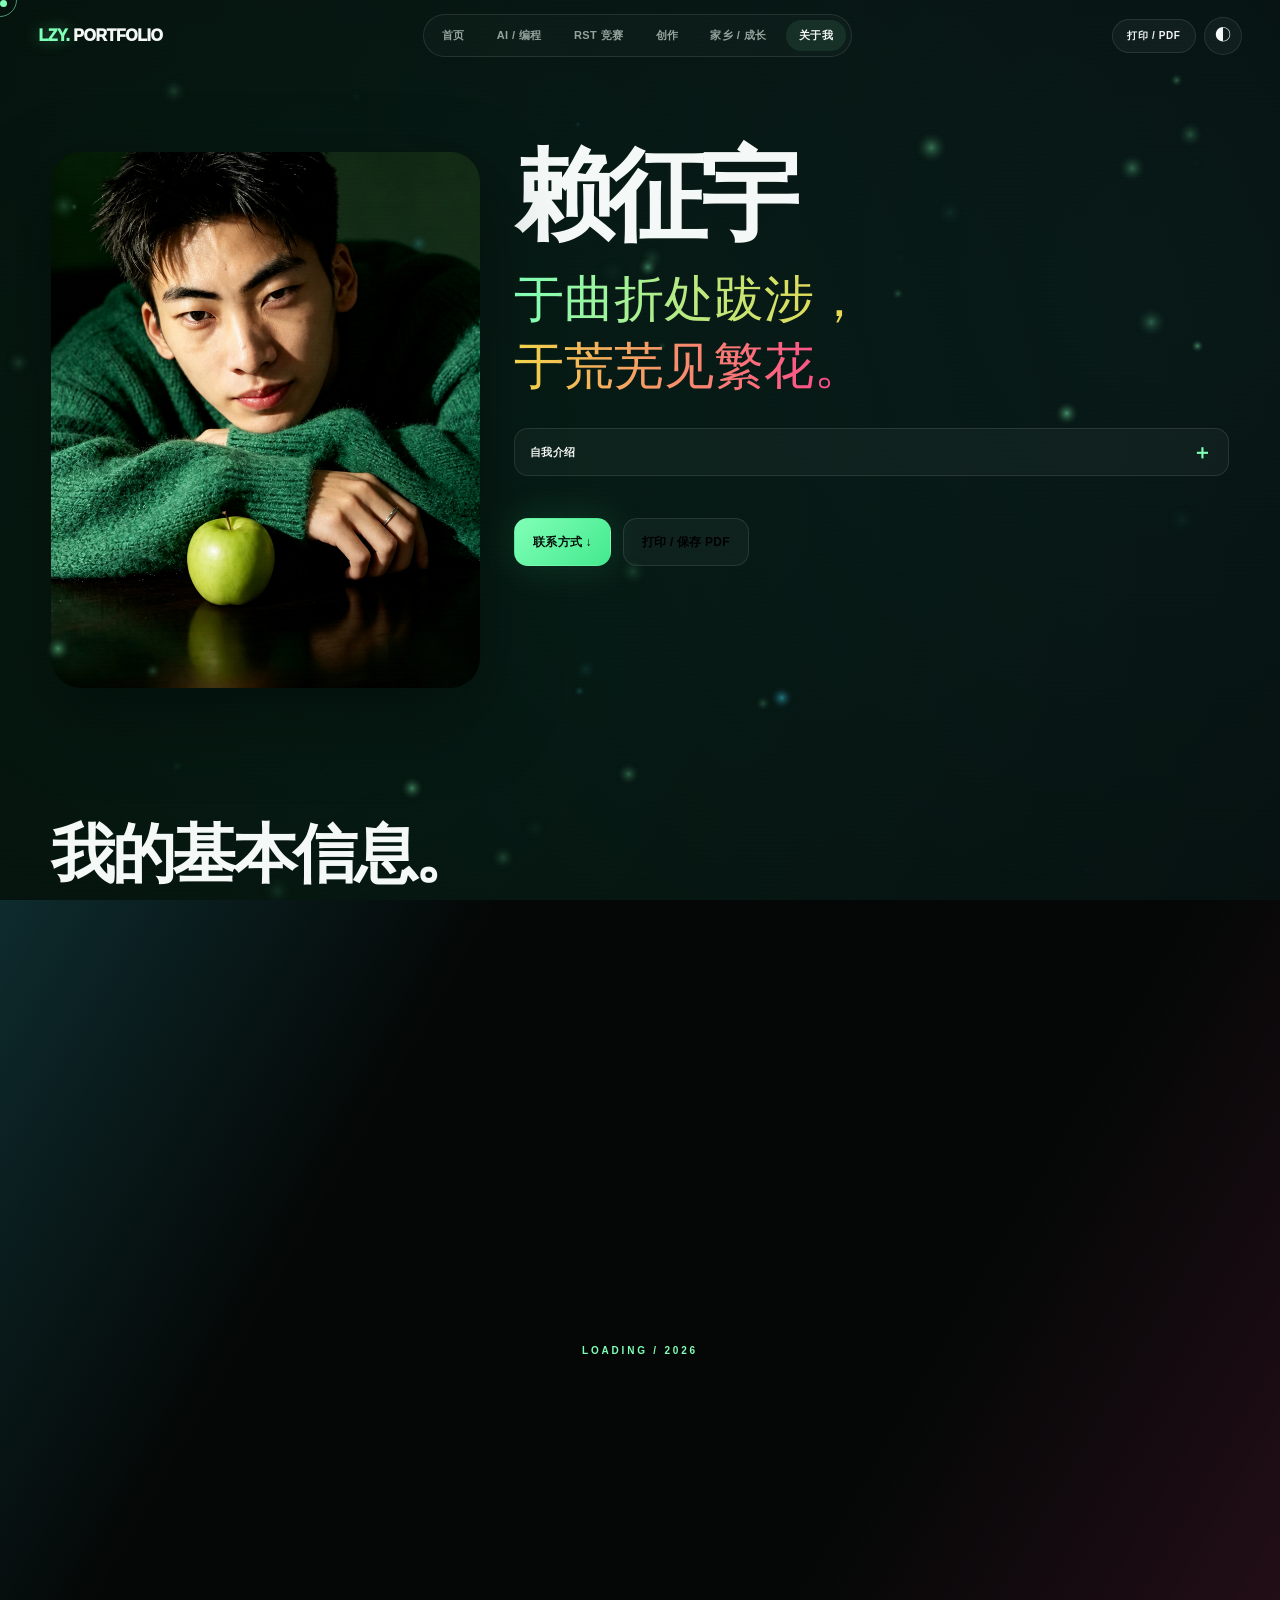
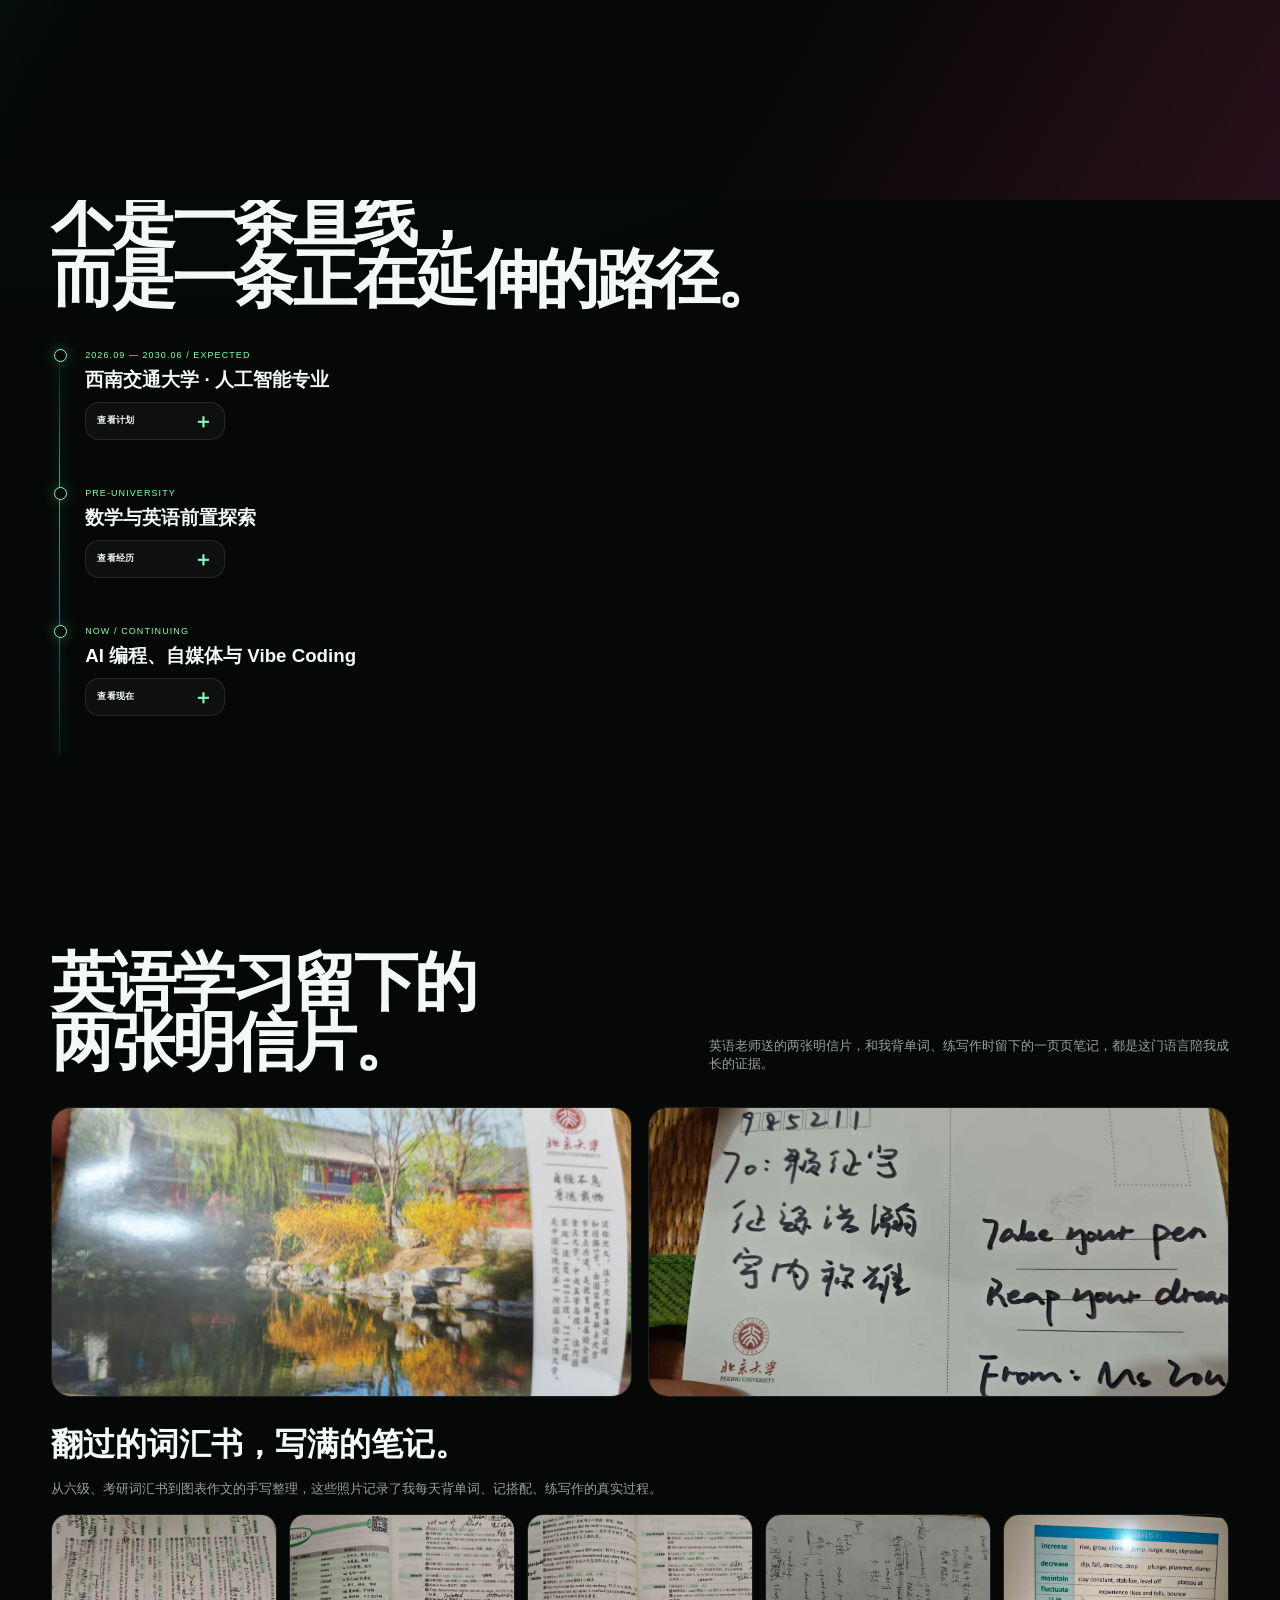
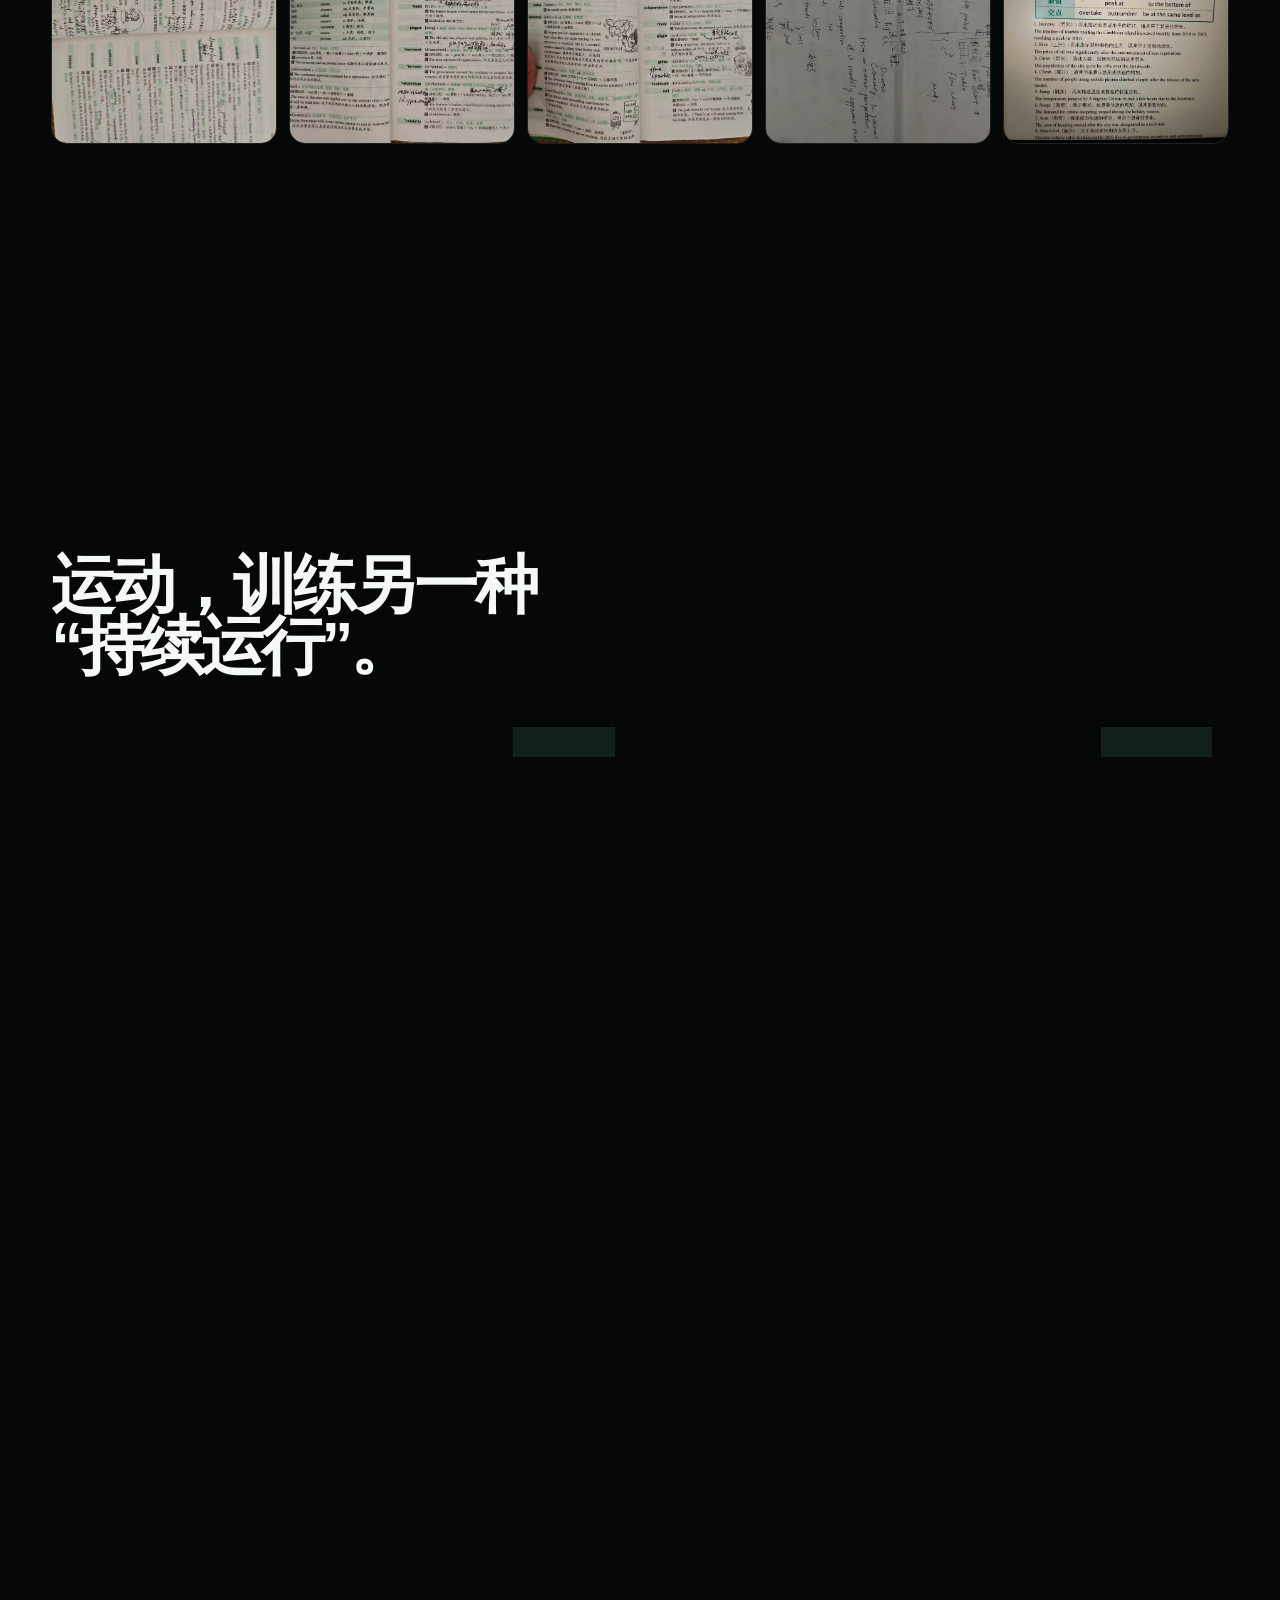
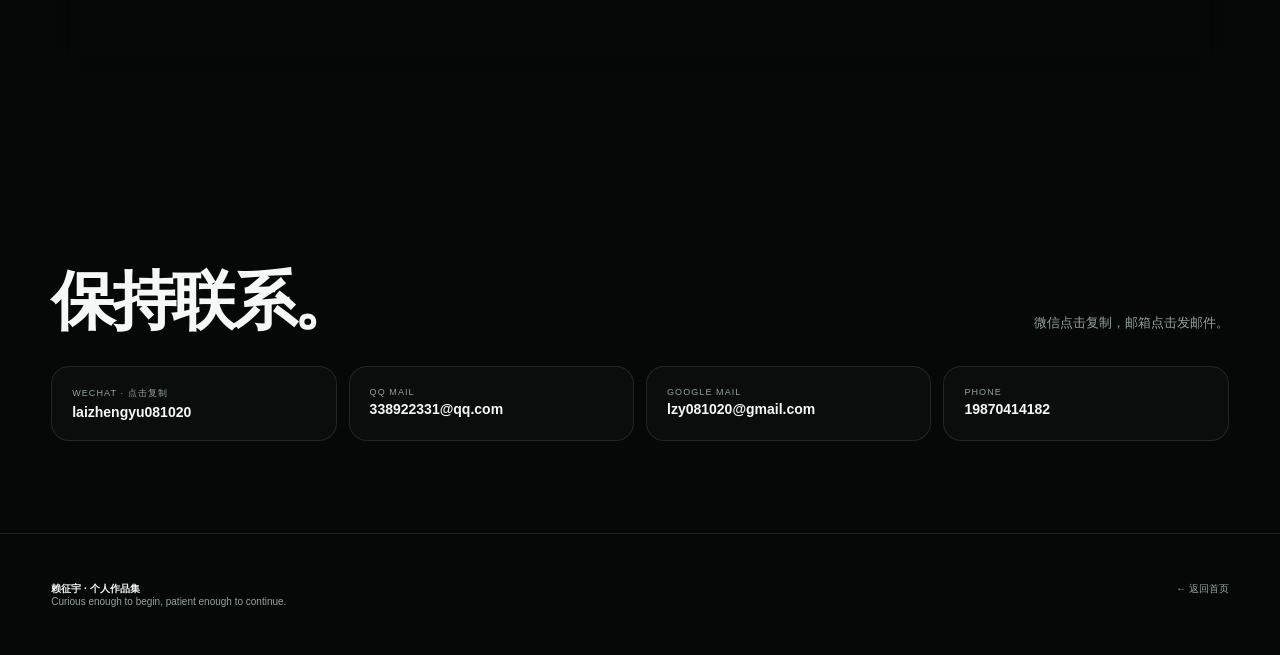
==== about.html @ 6ac550f5 "feat: 赖征宇个人网站 更新版 — 页面/样式/脚本与图片资源" ====
<!DOCTYPE html>
<html lang="zh-CN" data-theme="dark"><head><meta charset="UTF-8"><meta name="viewport" content="width=device-width,initial-scale=1,viewport-fit=cover"><meta name="theme-color" content="#050807"><title>关于我｜赖征宇</title><link rel="stylesheet" href="style.css?v=20261008d"></head>
<body><div class="page-transition"></div><div class="cursor-dot"></div><div class="cursor-ring"></div><div class="site-toast" id="siteToast" role="status" aria-live="polite"></div>
<nav class="nav"><div class="nav-inner"><a class="brand" href="index.html" data-transition=""><span class="mark">LZY.</span> PORTFOLIO</a><div class="nav-links"><a href="index.html" data-transition="">首页</a><a href="ai.html" data-transition="">AI / 编程</a><a href="ai.html#rst" data-transition="">RST 竞赛</a><a href="creation.html" data-transition="">创作</a><a href="hometown.html" data-transition="">家乡 / 成长</a><a class="active" href="about.html" data-transition="">关于我</a></div><div class="nav-actions"><button class="icon-btn" id="themeBtn">◐</button><button class="icon-btn menu-btn">☰</button></div></div></nav>
<main>
<section class="section about-hero"><div class="container about-grid"><div class="about-photo reveal-left"><img src="assets/portrait-clean.png" alt="赖征宇头像"></div><div class="reveal-right"><h1 class="about-name">赖征宇</h1><div class="about-quote motto">于曲折处跋涉，<br>于荒芜见繁花。</div><div class="info-reveal"><button class="reveal-toggle" type="button" aria-expanded="false">自我介绍 <span>＋</span></button><div class="reveal-panel"><p class="hero-copy">西南交通大学人工智能专业 2026 级本科生。对新事物保持好奇与接纳，喜欢在已有框架之下探索新的可能性，也愿意主动寻找更高效率的工具完成创造性任务。我希望未来能够长期把热爱与汗水投入人工智能领域，把数学、代码、工程能力、AI 工具与创造力真正连接起来。</p></div></div><div class="hero-actions"><a class="btn primary" href="#contact">联系方式 ↓</a><button class="btn" id="printBtn">打印 / 保存 PDF</button></div></div></div></section>

<section class="section profile-snapshot"><div class="container"><div class="section-head reveal"><div><h2>我的基本信息。</h2></div></div><div class="profile-facts reveal"><div class="profile-fact"><small>教育</small><b>西南交通大学 · 人工智能 · 2026级</b></div><div class="profile-fact"><small>编程</small><b>Python · C语言 · Web · Vibe Coding</b></div><div class="profile-fact"><small>数学</small><b>微积分 · 线性代数前置探索</b></div><div class="profile-fact"><small>英语</small><b>词汇向六级扩展 · 学习过雅思课程</b></div><div class="profile-fact"><small>创作</small><b>视频创作 · AI辅助表达 · 互联网资源探索</b></div><div class="profile-fact"><small>运动</small><b>长跑 · 羽毛球</b></div></div></div></section><section class="section"><div class="container"><div class="section-head reveal"><div><h2>项目里的我。</h2></div></div><div class="experience-grid">
  <article class="card card-pad reveal"><h3>面对陌生问题，主动学习</h3><p>首次参加机器鱼仿真竞赛，查阅路径规划资料、研究鳍角与推力，再尝试用代码实现。</p></article>
  <article class="card card-pad reveal"><h3>用测试帮助判断</h3><p>记录多轮仿真用时，同时关注速度和稳定性，比较调整前后的表现。</p></article>
  <article class="card card-pad reveal"><h3>把项目持续做下去</h3><p>从资料研究到千行代码，目前取得 14.63 秒仿真成绩，仍在继续优化。</p></article></div><a class="btn" href="ai.html#rst" data-transition="" style="margin-top:20px">查看这次参赛记录 →</a></div></section>

<section class="section"><div class="container"><div class="section-head reveal"><div><h2>不是一条直线，<br>而是一条正在延伸的路径。</h2></div></div><div class="timeline reveal">
<div class="time-item"><small>2026.09 — 2030.06 / EXPECTED</small><h3>西南交通大学 · 人工智能专业</h3><div class="info-reveal timeline-reveal"><button class="reveal-toggle" type="button" aria-expanded="false">查看计划 <span>＋</span></button><div class="reveal-panel"><p>本科。计划系统学习高等数学、线性代数、概率统计、数据结构、机器学习、深度学习等课程，并通过项目建立工程能力。</p></div></div></div>
<div class="time-item"><small>PRE-UNIVERSITY</small><h3>数学与英语前置探索</h3><div class="info-reveal timeline-reveal"><button class="reveal-toggle" type="button" aria-expanded="false">查看经历 <span>＋</span></button><div class="reveal-panel"><p>高中阶段开始主动接触微积分、线性代数等内容；英语词汇量逐步向六级方向扩展，并学习过雅思课程。</p></div></div></div>
<div class="time-item"><small>NOW / CONTINUING</small><h3>AI 编程、自媒体与 Vibe Coding</h3><div class="info-reveal timeline-reveal"><button class="reveal-toggle" type="button" aria-expanded="false">查看现在 <span>＋</span></button><div class="reveal-panel"><p>学习 Python、C 语言、Web 前端；用 AI 进行代码生成、调试、创作与效率工具探索，偏爱 Vibe Coding 这类能提高创造效率的工作方式，同时保持视频与互联网内容创作实践。我的重点不是追逐工具本身，而是探索“框架之下还能发生什么”。</p></div></div></div>
</div></div></section>

<section class="section" id="learning"><div class="container"><div class="section-head reveal"><div><h2>英语学习留下的<br>两张明信片。</h2></div><p>英语老师送的两张明信片，和我背单词、练写作时留下的一页页笔记，都是这门语言陪我成长的证据。</p></div><div class="postcard-grid"><img class="reveal-left" src="明信片1.jpg" alt="英语老师赠送的明信片1"><img class="reveal-right" src="明信片2.jpg" alt="英语老师赠送的明信片2"></div><div class="english-note reveal" style="margin-top:26px"><h3>翻过的词汇书，写满的笔记。</h3><p>从六级、考研词汇书到图表作文的手写整理，这些照片记录了我每天背单词、记搭配、练写作的真实过程。</p></div><div class="english-grid"><img class="reveal" src="英语学习1.jpg" alt="写满批注的六级词汇书"><img class="reveal" src="英语学习2.jpg" alt="写满笔记的考研词汇书 Word List 3"><img class="reveal" src="英语学习3.jpg" alt="词汇书上的手写批注"><img class="reveal" src="英语学习4.jpg" alt="图表作文写作方法手写笔记"><img class="reveal" src="英语学习5.jpg" alt="图表作文趋势词汇整理表"></div><div class="card card-pad reveal" style="margin-top:16px"><h3 style="font-size:clamp(28px,4vw,48px);margin-top:12px">“Take your pen, reap your dream.”</h3><div class="info-reveal"><button class="reveal-toggle" type="button" aria-expanded="false">点击查看这句话对我的意义 <span>＋</span></button><div class="reveal-panel"><p>来自英语老师的期许。英语不仅是考试能力，也是一扇进入全球技术资料、论文、课程与创作者世界的窗口。</p></div></div></div></div></section><section class="section"><div class="container"><div class="section-head reveal"><div><h2>运动，训练另一种<br>“持续运行”。</h2></div></div><div class="sports-grid"><div class="card sport reveal-left open"><img src="体育1.jpg" alt="羽毛球"><span class="sport-note">略懂一点 · 持续练习</span><q>即使失败，也要以最漂亮的姿态挥出下一拍。</q></div><div class="card sport reveal-right open"><img src="体育2.jpg" alt="长跑"><span class="sport-note">略懂一点 · 继续跑下去</span><q>当身体撑不住时，意志会带你杀出重围。</q></div></div></div></section>

<section class="section"><div class="container"><div class="card quote-image reveal open"><img src="名言1.jpg" alt="名言背景图" onerror="this.style.display='none'"><blockquote>我将永远砥砺于粗粝的地表，面前是世界闻名的汪洋巨海，头顶的天空是一道磅礴的彩虹。</blockquote></div></div></section>

<section class="section" id="contact"><div class="container"><div class="section-head reveal"><div><h2>保持联系。</h2></div><p>微信点击复制，邮箱点击发邮件。</p></div>

<div class="contact-strip contact-four reveal"><button class="contact-cell" type="button" data-copy="laizhengyu081020"><small>WECHAT · 点击复制</small><b>laizhengyu081020</b></button><a class="contact-cell" href="mailto:338922331@qq.com"><small>QQ MAIL</small><b>338922331@qq.com</b></a><a class="contact-cell" href="mailto:lzy081020@gmail.com"><small>GOOGLE MAIL</small><b>lzy081020@gmail.com</b></a><a class="contact-cell" href="tel:19870414182"><small>PHONE</small><b>19870414182</b></a></div></div></section>
</main>
<footer class="footer"><div class="container footer-inner"><div><b>赖征宇 · 个人作品集</b><br>Curious enough to begin, patient enough to continue.</div><a href="index.html" data-transition="">← 返回首页</a></div></footer><script src="app.js?v=20261008d"></script>
</body></html>
---- style.css ----
:root{
  --bg:#050807;
  --bg2:#0a0f0d;
  --panel:rgba(12,18,16,.76);
  --panel2:rgba(16,24,21,.92);
  --text:#f4f8f6;
  --muted:#94a39c;
  --line:rgba(255,255,255,.10);
  --green:#80ffb7;
  --green2:#22d875;
  --cyan:#42e8ff;
  --pink:#ff3d92;
  --yellow:#f1d54a;
  --red:#ff3c4f;
  --shadow:0 28px 80px rgba(0,0,0,.38);
  --radius:26px;
  --navH:72px;
}

[data-theme="light"]{
  --bg:#edf3ef;
  --bg2:#f8fbf9;
  --panel:rgba(255,255,255,.75);
  --panel2:rgba(255,255,255,.96);
  --text:#101a16;
  --muted:#697a72;
  --line:rgba(14,53,36,.13);
  --shadow:0 24px 70px rgba(30,70,50,.13);
}

*{box-sizing:border-box}
html{scroll-behavior:smooth;background:var(--bg)}
body{
  margin:0;
  min-height:100vh;
  color:var(--text);
  background:
    radial-gradient(circle at 15% 10%,rgba(0,255,144,.07),transparent 28%),
    radial-gradient(circle at 92% 5%,rgba(51,221,255,.06),transparent 24%),
    var(--bg);
  font-family:Inter,-apple-system,BlinkMacSystemFont,"Segoe UI","PingFang SC","Microsoft YaHei",sans-serif;
  overflow-x:hidden;
}
body.is-leaving{overflow:hidden}
body::before{
  content:"";
  position:fixed;
  inset:0;
  pointer-events:none;
  z-index:900;
  opacity:.14;
  background-image:linear-gradient(rgba(255,255,255,.035) 1px,transparent 1px);
  background-size:100% 4px;
  mix-blend-mode:overlay;
}

a{color:inherit;text-decoration:none}
img,video{display:block;max-width:100%}
button,input,textarea{font:inherit}
button,a{-webkit-tap-highlight-color:transparent}
::selection{background:var(--green);color:#07110c}

.container{width:min(92%,1180px);margin:auto}
.section{padding:92px 0;position:relative}
.grid{display:grid;gap:20px}
.muted{color:var(--muted)}
.center{text-align:center}

/* ---------- page transition ---------- */
.page-transition{
  position:fixed;inset:0;z-index:9998;pointer-events:none;
  transform:translateY(100%);
  background:
    linear-gradient(120deg,rgba(66,232,255,.16),transparent 28%),
    linear-gradient(300deg,rgba(255,61,146,.15),transparent 34%),
    #040706;
}
.page-transition::after{
  content:"LOADING / 2026";
  position:absolute;left:50%;top:50%;transform:translate(-50%,-50%);
  color:var(--green);letter-spacing:.28em;font-size:10px;font-weight:900;
}
.page-transition.entering{animation:transitionIn .75s cubic-bezier(.75,0,.18,1) both}
.page-transition.leaving{animation:transitionOut .62s cubic-bezier(.8,0,.18,1) both;pointer-events:auto}
@keyframes transitionIn{0%{transform:translateY(0)}100%{transform:translateY(-100%)}}
@keyframes transitionOut{0%{transform:translateY(100%)}100%{transform:translateY(0)}}

/* ---------- cursor ---------- */
.cursor-dot,.cursor-ring{position:fixed;left:0;top:0;pointer-events:none;z-index:9999;border-radius:50%;opacity:0}
.cursor-dot{width:7px;height:7px;background:var(--green)}
.cursor-ring{width:34px;height:34px;border:1px solid rgba(128,255,183,.55);transition:width .2s,height .2s,border-color .2s,background .2s}
body.cursor-ready .cursor-dot,body.cursor-ready .cursor-ring{opacity:1}
.cursor-ring.active{width:52px;height:52px;background:rgba(128,255,183,.08);border-color:var(--cyan)}

/* ---------- nav ---------- */
.nav{
  height:var(--navH);position:fixed;top:0;left:0;right:0;z-index:700;
  display:flex;align-items:center;
  border-bottom:1px solid transparent;
  transition:.3s ease;
}
.nav.scrolled{background:rgba(5,8,7,.72);backdrop-filter:blur(18px);border-color:var(--line)}
[data-theme="light"] .nav.scrolled{background:rgba(243,248,245,.8)}
.nav-inner{width:min(94%,1220px);margin:auto;display:flex;align-items:center;justify-content:space-between;gap:20px}
.brand{font-weight:1000;letter-spacing:-.03em;font-size:16px;white-space:nowrap}
.brand .mark{color:var(--green);text-shadow:0 0 16px rgba(128,255,183,.45)}
.nav-links{display:flex;align-items:center;gap:6px;padding:5px;border:1px solid var(--line);border-radius:999px;background:rgba(255,255,255,.025)}
.nav-links a{padding:8px 13px;border-radius:999px;color:var(--muted);font-size:11px;font-weight:850;letter-spacing:.04em;transition:.22s ease}
.nav-links a:hover,.nav-links a.active{color:var(--text);background:rgba(128,255,183,.09)}
.nav-actions{display:flex;align-items:center;gap:8px}
.icon-btn{width:38px;height:38px;border-radius:50%;display:grid;place-items:center;border:1px solid var(--line);background:rgba(255,255,255,.04);color:var(--text);cursor:pointer;transition:.2s}
.icon-btn:hover{transform:translateY(-2px);border-color:rgba(128,255,183,.45)}
.menu-btn{display:none}

/* ---------- hero common ---------- */
.hero{min-height:100svh;display:flex;align-items:center;padding:calc(var(--navH) + 40px) 0 56px;position:relative;overflow:hidden}
.matrix-canvas{position:absolute;inset:0;width:100%;height:100%;opacity:.55;mask-image:linear-gradient(to bottom,#000 30%,transparent 90%)}
.hero-vignette{position:absolute;inset:0;background:radial-gradient(circle at center,transparent 0,rgba(5,8,7,.14) 45%,rgba(5,8,7,.9) 100%);pointer-events:none}
.hero-grid{position:relative;z-index:3;display:grid;grid-template-columns:minmax(0,1.15fr) minmax(310px,.72fr);gap:70px;align-items:center}
.eyebrow{display:inline-flex;align-items:center;gap:10px;color:var(--green);font-size:10px;font-weight:900;letter-spacing:.24em;text-transform:uppercase}
.eyebrow::before{content:"";width:26px;height:1px;background:currentColor;box-shadow:0 0 10px currentColor}
.hero-title{font-size:clamp(62px,9vw,126px);line-height:.86;letter-spacing:-.075em;margin:18px 0 22px;font-weight:1000}
.hero-title .outline{-webkit-text-stroke:1px rgba(255,255,255,.45);color:transparent}
.hero-copy{max-width:760px;color:var(--muted);font-size:15px}
.hero-actions{display:flex;gap:12px;flex-wrap:wrap;margin-top:28px}
.btn{display:inline-flex;align-items:center;justify-content:center;gap:8px;min-height:48px;padding:0 18px;border:1px solid var(--line);border-radius:14px;background:rgba(255,255,255,.035);font-size:12px;font-weight:900;letter-spacing:.02em;transition:.23s ease;position:relative;overflow:hidden}
.btn:hover{transform:translateY(-3px);border-color:rgba(128,255,183,.42);box-shadow:0 12px 30px rgba(0,0,0,.18)}
.btn.primary{color:#05120b;background:linear-gradient(135deg,var(--green),#43e98d);border-color:transparent;box-shadow:0 0 40px rgba(76,255,154,.14)}
.btn.pink{color:white;background:linear-gradient(135deg,var(--pink),#bd4cff);border-color:transparent}
.hero-visual{position:relative;min-height:480px;display:grid;place-items:center}
.portrait-shell{position:relative;width:min(100%,390px);aspect-ratio:4/5;transform:rotate(1.4deg)}
.portrait-shell::before,.portrait-shell::after{content:"";position:absolute;inset:-18px;border:1px solid rgba(128,255,183,.22);border-radius:42% 42% 28px 28px;transform:rotate(4deg)}
.portrait-shell::after{inset:-36px;border-color:rgba(66,232,255,.1);transform:rotate(-3deg)}
.portrait-shell img{width:100%;height:100%;object-fit:cover;border-radius:42% 42% 26px 26px;filter:saturate(.92) contrast(1.03);box-shadow:var(--shadow)}
.portrait-shell .scan{position:absolute;inset:0;border-radius:inherit;overflow:hidden;pointer-events:none}
.portrait-shell .scan::after{content:"";position:absolute;left:0;right:0;height:2px;background:var(--green);box-shadow:0 0 18px var(--green);animation:scanY 3.8s ease-in-out infinite}
@keyframes scanY{0%,100%{top:7%;opacity:.2}50%{top:91%;opacity:.9}}
.hud{position:absolute;padding:10px 12px;border:1px solid var(--line);background:rgba(6,12,9,.64);backdrop-filter:blur(9px);border-radius:10px;font-size:9px;letter-spacing:.09em;color:var(--muted)}
.hud b{display:block;color:var(--green);font-size:10px;margin-bottom:2px}.hud.one{left:-5%;top:15%}.hud.two{right:-4%;bottom:18%}

/* ---------- glitch ---------- */
.glitch{position:relative;display:inline-block;isolation:isolate}
.glitch::before,.glitch::after{content:attr(data-text);position:absolute;inset:0;pointer-events:none;opacity:0}
.glitch::before{color:var(--cyan);transform:translateX(-2px)}
.glitch::after{color:var(--pink);transform:translateX(2px)}
.glitch:hover::before,.glitch.auto::before{animation:glitchA 1.7s steps(2,end) infinite;opacity:.65;clip-path:inset(20% 0 55% 0)}
.glitch:hover::after,.glitch.auto::after{animation:glitchB 1.9s steps(2,end) infinite;opacity:.6;clip-path:inset(58% 0 15% 0)}
@keyframes glitchA{0%,92%,100%{transform:translate(0)}93%{transform:translate(-4px,1px)}96%{transform:translate(3px,-1px)}}
@keyframes glitchB{0%,90%,100%{transform:translate(0)}91%{transform:translate(4px,-1px)}95%{transform:translate(-2px,1px)}}

/* ---------- typing ---------- */
.type-line{min-height:38px;display:flex;align-items:center;gap:8px;font-size:clamp(18px,2.4vw,30px);font-weight:950}
.type-line .prefix{color:var(--muted)}
.hero-name{display:flex;align-items:baseline;gap:14px;flex-wrap:wrap;margin:-4px 0 16px;font-size:clamp(19px,2.3vw,28px);font-weight:800;color:#e8f2ec}.hero-name b{font-size:1.35em;font-weight:1000;letter-spacing:.04em;background:linear-gradient(92deg,var(--green),var(--cyan));-webkit-background-clip:text;background-clip:text;color:transparent;text-shadow:0 0 30px rgba(128,255,183,.25)}.hero-name-en{font-size:9px;font-weight:800;letter-spacing:.34em;color:var(--muted)}@media(max-width:640px){.hero-name{gap:10px}.hero-name-en{letter-spacing:.22em}}
#typed{background:linear-gradient(90deg,var(--green),var(--cyan),var(--pink));-webkit-background-clip:text;background-clip:text;color:transparent}
.caret{width:2px;height:1.1em;background:var(--green);animation:blink .8s steps(1) infinite}
@keyframes blink{50%{opacity:0}}

/* ---------- section headings ---------- */
.section-head{display:flex;justify-content:space-between;gap:28px;align-items:end;margin-bottom:34px}
.section-head h2{font-size:clamp(34px,5vw,64px);line-height:.95;letter-spacing:-.055em;margin:10px 0 0}
.section-head p{max-width:520px;color:var(--muted);font-size:13px;margin:0}
.kicker{font-size:9px;letter-spacing:.26em;color:var(--green);font-weight:1000;text-transform:uppercase}

/* ---------- cards ---------- */
.card{position:relative;border:1px solid var(--line);border-radius:var(--radius);background:linear-gradient(145deg,rgba(255,255,255,.04),rgba(255,255,255,.012));backdrop-filter:blur(12px);overflow:hidden;box-shadow:0 16px 45px rgba(0,0,0,.08)}
[data-theme="light"] .card{background:rgba(255,255,255,.7)}
.card-pad{padding:26px}
.card h3{margin:0 0 8px;font-size:20px;letter-spacing:-.02em}.card p{color:var(--muted);font-size:12px}.card ul{padding-left:18px;color:var(--muted);font-size:12px}
.card::before{content:"";position:absolute;inset:0;pointer-events:none;background:radial-gradient(400px circle at var(--mx,50%) var(--my,50%),rgba(128,255,183,.10),transparent 42%);opacity:0;transition:.25s}
.card:hover::before{opacity:1}
.tilt{transform-style:preserve-3d;will-change:transform;transition:transform .18s ease}
.tilt>*{transform:translateZ(16px)}

/* ---------- identity lanes ---------- */
.identity-grid{display:grid;grid-template-columns:repeat(3,1fr);gap:16px}
.identity{min-height:370px;padding:26px;display:flex;flex-direction:column;justify-content:space-between;position:relative;overflow:hidden}
.identity .num{font-size:10px;color:var(--muted);letter-spacing:.22em}.identity h3{font-size:30px;line-height:1;margin:0 0 12px;letter-spacing:-.04em}.identity p{font-size:12px;color:var(--muted);max-width:300px}.identity .go{display:flex;align-items:center;justify-content:space-between;font-size:11px;font-weight:900;border-top:1px solid var(--line);padding-top:14px}.identity .big-mark{position:absolute;right:-14px;top:36px;font-size:130px;font-weight:1000;line-height:1;color:transparent;-webkit-text-stroke:1px rgba(255,255,255,.07);transform:rotate(8deg);transition:.4s ease}.identity:hover .big-mark{transform:rotate(0) scale(1.08);-webkit-text-stroke-color:rgba(128,255,183,.14)}
.identity.ai{background:linear-gradient(145deg,rgba(24,80,52,.21),rgba(8,14,11,.7))}.identity.media{background:linear-gradient(145deg,rgba(70,23,60,.28),rgba(8,14,11,.72))}.identity.about{background:linear-gradient(145deg,rgba(23,63,78,.28),rgba(8,14,11,.72))}

/* ---------- stats ---------- */
.stats{display:grid;grid-template-columns:repeat(4,1fr);gap:12px}
.stat{padding:22px;border:1px solid var(--line);border-radius:18px;background:rgba(255,255,255,.025)}.stat b{display:block;font-size:34px;letter-spacing:-.05em}.stat span{color:var(--muted);font-size:10px;letter-spacing:.08em}

/* ---------- floating particles ---------- */
.particle-field{position:absolute;inset:0;overflow:hidden;pointer-events:none}.particle{position:absolute;width:2px;height:22px;border-radius:999px;background:linear-gradient(to bottom,transparent,var(--c,var(--cyan)),transparent);filter:drop-shadow(0 0 8px var(--c,var(--cyan)));opacity:.55;animation:fall linear infinite}
@keyframes fall{from{transform:translateY(-120px)}to{transform:translateY(calc(100vh + 160px))}}

/* ---------- AI page ---------- */
.page-hero{min-height:78svh;padding-top:calc(var(--navH) + 70px);display:flex;align-items:center;position:relative;overflow:hidden}
.page-hero .hero-title{font-size:clamp(58px,9vw,116px)}
.code-rain{position:absolute;inset:0;opacity:.22;background-image:linear-gradient(90deg,transparent 96%,rgba(128,255,183,.12) 97%);background-size:46px 100%}
.code-badge{display:inline-flex;padding:8px 12px;border-radius:4px;background:#07120d;border:1px solid rgba(128,255,183,.25);color:var(--green);font:900 10px ui-monospace,SFMono-Regular,Consolas,monospace;letter-spacing:.15em;box-shadow:0 0 20px rgba(128,255,183,.06)}
.ai-showcase{display:grid;grid-template-columns:1.25fr .75fr;gap:16px}.image-card{min-height:430px;position:relative;overflow:hidden}.image-card img{width:100%;height:100%;object-fit:cover;position:absolute;inset:0;transition:transform .7s ease}.image-card:hover img{transform:scale(1.035)}.image-card::after{content:"";position:absolute;inset:0;background:linear-gradient(to top,rgba(2,10,6,.88),transparent 62%)}.image-caption{position:absolute;z-index:2;left:26px;right:26px;bottom:22px}.image-caption strong{font-size:23px}.image-caption span{display:block;color:#c5d0cb;font-size:10px;margin-top:4px}
.ai-showcase .image-card-shot{grid-column:1/-1;min-height:0;display:block;background:#050a08}
.image-card-shot img{position:static;height:auto;max-height:680px;width:100%;object-fit:contain;padding:20px 20px 92px}
.image-card-shot::after{background:linear-gradient(to top,rgba(2,10,6,.92),transparent 28%)}
.image-card-shot .image-caption span{color:#9fb3aa}
@media(max-width:820px){.image-card-shot img{max-height:72vh;padding:14px 14px 96px}}
.skill-list{display:grid;gap:13px}.skill-row{padding:18px 20px;border:1px solid var(--line);border-radius:16px}.skill-top{display:flex;justify-content:space-between;font-size:11px;font-weight:900}.skill-track{height:7px;margin-top:10px;border-radius:999px;background:rgba(255,255,255,.07);overflow:hidden}.skill-fill{height:100%;width:0;background:linear-gradient(90deg,var(--green2),var(--green),var(--cyan));border-radius:inherit;transition:width 1.2s cubic-bezier(.18,.82,.2,1)}.skill-row.visible .skill-fill{width:var(--w)}
.toolkit-grid{display:grid;grid-template-columns:repeat(3,1fr);gap:16px}
.tool-card{display:flex;flex-direction:column;gap:10px;transition:transform .35s ease,border-color .35s ease}
.tool-card:hover{transform:translateY(-4px);border-color:rgba(128,255,183,.35)}
.tool-num{font:900 12px ui-monospace,SFMono-Regular,Consolas,monospace;letter-spacing:.12em;color:var(--green);width:42px;height:26px;display:grid;place-items:center;border:1px solid rgba(128,255,183,.3);border-radius:999px;background:rgba(128,255,183,.07)}
.tool-card h3{font-size:19px;margin:0}
.tool-card p{margin:0;font-size:12.5px;line-height:1.85;color:#aebdb5}
.tool-card p b{color:var(--yellow);font-weight:800}
.tool-tags{display:flex;flex-wrap:wrap;gap:7px;margin-top:auto;padding-top:12px}
.tool-tags span{font-size:9.5px;font-weight:700;letter-spacing:.03em;padding:4px 10px;border-radius:999px;border:1px solid var(--line);color:var(--green);background:rgba(128,255,183,.05)}
[data-theme="light"] .tool-card p{color:#3f5049}
@media(max-width:980px){.toolkit-grid{grid-template-columns:1fr 1fr}}
@media(max-width:600px){.toolkit-grid{grid-template-columns:1fr}}
.game-grid{display:grid;grid-template-columns:1fr 1fr;gap:12px}.game-card{display:block;padding:0;border:1px solid var(--line);border-radius:20px;background:#060f0b;position:relative;overflow:hidden;aspect-ratio:4/3}.game-card img{position:absolute;inset:0;width:100%;height:100%;object-fit:cover;transition:transform .5s ease}.game-card:hover img{transform:scale(1.05)}.game-card::after{content:"↗";position:absolute;right:16px;top:14px;color:var(--green);font-size:22px;z-index:3;text-shadow:0 2px 10px rgba(0,0,0,.6)}.game-card-body{position:absolute;left:0;right:0;bottom:0;z-index:2;padding:40px 18px 15px;background:linear-gradient(to top,rgba(3,9,7,.94) 10%,rgba(3,9,7,.62) 52%,transparent)}.game-card b{font-size:20px}.game-card p{margin:4px 0 0;font-size:11px;color:#d3e2da}

/* ---------- red math chart ---------- */
.math-panel{padding:34px;border-radius:28px;position:relative;overflow:hidden;background:linear-gradient(140deg,#18070a,#310b0f 50%,#10100c);border:1px solid rgba(255,84,99,.24)}
.math-panel::before{content:"MATH / AI";position:absolute;right:-10px;top:18px;font-size:84px;font-weight:1000;color:transparent;-webkit-text-stroke:1px rgba(255,255,255,.04);letter-spacing:-.06em}.math-bars{height:300px;margin-top:32px;border-bottom:1px solid rgba(255,255,255,.15);display:flex;gap:24px;align-items:end;padding:0 16px 0;background:repeating-linear-gradient(to top,transparent 0,transparent 59px,rgba(255,255,255,.055) 60px)}.math-item{flex:1;text-align:center;min-width:0}.math-bar{height:0;max-width:90px;margin:auto;border-radius:15px 15px 3px 3px;background:linear-gradient(to top,#8b101d,#d31e2e 56%,#ff5f6f);box-shadow:0 10px 32px rgba(255,50,70,.18),inset 0 1px rgba(255,255,255,.32);transition:height 1.15s cubic-bezier(.15,.86,.22,1);position:relative}.math-panel.visible .math-bar{height:var(--h)}.math-value{position:absolute;left:50%;top:-34px;transform:translateX(-50%);font-weight:950}.math-label{display:block;margin:12px 0 -24px;font-size:10px;color:#e3b7bc}

/* ---------- certificate ---------- */
.cert-grid{display:grid;grid-template-columns:1fr 1fr;gap:16px}.cert{padding:12px;min-height:330px;display:grid;place-items:center}.cert img{width:100%;height:310px;object-fit:contain;background:white;border-radius:16px}
.cert-note{max-width:880px;margin:0 auto 28px;padding:22px 26px;border-left:3px solid var(--yellow)}.cert-note p{margin:10px 0 0;font-size:14px;line-height:1.9;color:var(--text,#dfe7e2)}.cert-note b{color:var(--yellow);font-weight:800}.cert-note-kicker{font-size:9px;letter-spacing:.26em;color:var(--green);font-weight:1000;text-transform:uppercase;margin-bottom:2px}.cert-note-sign{color:var(--green);font-weight:700}
[data-theme="light"] .cert-note p{color:#23312a}
@media(max-width:820px){.cert-note{padding:18px 18px}.cert-note p{font-size:13px;line-height:1.85}}

/* ---------- media / cinema ---------- */
.cinema-hero{min-height:92svh;background:#030303;position:relative;overflow:hidden;display:flex;align-items:center;padding-top:var(--navH)}
.cinema-hero::after{content:"";position:absolute;inset:0;background:radial-gradient(circle at 68% 50%,rgba(205,188,73,.10),transparent 25%),linear-gradient(to right,#000 0,transparent 45%,rgba(0,0,0,.2));pointer-events:none}
.projector{position:absolute;left:-25px;top:50%;width:190px;height:175px;transform:translateY(-50%);z-index:2}.reel{position:absolute;top:4px;width:70px;height:70px;border:9px solid #444;border-radius:50%;box-shadow:inset 0 0 0 2px #111;animation:spin 5s linear infinite}.reel::before,.reel::after{content:"";position:absolute;left:50%;top:50%;width:10px;height:30px;background:#181818;border-radius:9px;transform-origin:50% 0}.reel::before{transform:translate(-50%,-50%) rotate(0deg)}.reel::after{transform:translate(-50%,-50%) rotate(120deg)}.reel.a{left:22px}.reel.b{left:90px;animation-direction:reverse}.machine{position:absolute;left:20px;top:75px;width:125px;height:76px;border-radius:8px;background:linear-gradient(#4a4a4a,#202020);box-shadow:inset 0 0 0 7px #101010}.machine::after{content:"";position:absolute;right:-28px;top:18px;border-left:30px solid #505050;border-top:20px solid transparent;border-bottom:20px solid transparent}.beam{position:absolute;left:105px;top:50%;width:72vw;height:330px;transform:translateY(-50%);clip-path:polygon(0 43%,100% 0,100% 100%,0 57%);background:linear-gradient(90deg,rgba(255,255,255,.5),rgba(254,238,136,.16) 55%,rgba(238,221,72,.03));filter:blur(.3px);opacity:.7;animation:beamPulse 2.8s ease-in-out infinite;z-index:1}.cinema-copy{position:relative;z-index:4;margin-left:18%;max-width:800px}.cinema-copy h1{font-size:clamp(56px,9vw,120px);line-height:.9;margin:12px 0;color:#eee;text-shadow:6px 0 0 rgba(240,220,80,.08);letter-spacing:-.07em;animation:filmFlicker 4s steps(1) infinite}.cinema-copy .en{color:var(--cyan);font-size:9px;letter-spacing:.36em;font-weight:1000}.cinema-copy p{max-width:560px;color:#999;font-size:13px}.film-strip{height:70px;border-top:1px solid rgba(255,255,255,.08);border-bottom:1px solid rgba(255,255,255,.08);background:repeating-linear-gradient(90deg,transparent 0,transparent 30px,rgba(255,255,255,.05) 31px,rgba(255,255,255,.05) 42px,transparent 43px);animation:stripMove 8s linear infinite}
@keyframes spin{to{transform:rotate(360deg)}}@keyframes beamPulse{50%{opacity:.9;filter:brightness(1.22)}}@keyframes filmFlicker{0%,8%,10%,100%{opacity:1}9%{opacity:.65}72%{transform:translateX(0)}73%{transform:translateX(2px)}74%{transform:translateX(-1px)}}@keyframes stripMove{to{background-position:210px 0}}

/* ---------- neon title ---------- */
.neon-title{font-size:clamp(54px,8vw,102px);line-height:.9;letter-spacing:-.06em;margin:10px 0 20px;background:linear-gradient(95deg,var(--cyan),#8cf8dd 30%,var(--pink) 65%,#ff9d42);background-size:220% 100%;-webkit-background-clip:text;background-clip:text;color:transparent;animation:gradientFlow 3.5s linear infinite}
@keyframes gradientFlow{to{background-position:-220% 0}}

/* ---------- video cards ---------- */
.video-grid{display:grid;grid-template-columns:repeat(3,1fr);gap:18px}.video-card{border:1px solid var(--line);border-radius:25px;overflow:hidden;background:var(--panel);box-shadow:var(--shadow)}.video-shell{aspect-ratio:16/10;background:#000;position:relative}.video-shell video{width:100%;height:100%;object-fit:cover}.video-cover{position:absolute;inset:0;border:0;color:white;text-align:left;padding:24px;display:flex;flex-direction:column;justify-content:space-between;background:linear-gradient(to top,rgba(0,0,0,.86),rgba(0,0,0,.1));cursor:pointer;transition:.3s}.video-cover .play{width:58px;height:58px;border:1px solid rgba(255,255,255,.4);border-radius:50%;display:grid;place-items:center;background:rgba(255,255,255,.12);backdrop-filter:blur(8px);transition:.25s}.video-card:hover .play{transform:scale(1.08);background:rgba(255,61,146,.3)}.video-card.playing .video-cover{opacity:0;pointer-events:none}.video-meta{padding:18px 20px}.video-meta b{display:block}.video-meta span{font-size:10px;color:var(--muted)}

/* ---------- social creator ---------- */
.creator-grid{display:grid;grid-template-columns:.8fr 1.2fr;gap:18px}.phone-card{padding:18px;min-height:560px;display:grid;place-items:center}.phone-card img{height:520px;max-width:100%;object-fit:contain;border-radius:22px}.story-card{padding:30px;display:flex;flex-direction:column;justify-content:center}.story-card blockquote{font-family:"STKaiti","KaiTi",serif;font-size:clamp(26px,4vw,46px);line-height:1.25;margin:0 0 18px}.story-card p{color:var(--muted);font-size:13px}.postcard-grid{display:grid;grid-template-columns:1fr 1fr;gap:16px}.postcard-grid img{width:100%;height:290px;object-fit:cover;border-radius:20px;border:1px solid var(--line)}
.english-note h3{font-size:clamp(22px,3vw,32px);margin:8px 0 10px}.english-note p{color:var(--muted);font-size:13px;max-width:720px}.english-grid{display:grid;grid-template-columns:repeat(5,1fr);gap:12px;margin-top:16px}.english-grid img{width:100%;height:230px;object-fit:cover;border-radius:16px;border:1px solid var(--line);transition:transform .35s ease,box-shadow .35s ease}.english-grid img:hover{transform:translateY(-5px) scale(1.02);box-shadow:0 18px 40px rgba(0,0,0,.35);z-index:2}@media(max-width:900px){.english-grid{grid-template-columns:repeat(3,1fr)}.english-grid img{height:210px}}@media(max-width:560px){.english-grid{grid-template-columns:1fr 1fr}.english-grid img{height:190px}}

/* ---------- about ---------- */
.about-hero{padding-top:calc(var(--navH) + 80px)}.about-grid{display:grid;grid-template-columns:.75fr 1.25fr;gap:34px;align-items:start}.about-photo{position:sticky;top:100px}.about-photo img{width:100%;aspect-ratio:4/5;object-fit:cover;border-radius:30px;box-shadow:var(--shadow)}.about-name{font-size:clamp(54px,8vw,100px);line-height:.86;letter-spacing:-.07em;margin:0 0 22px}.about-quote{font-family:"STXingkai","STKaiti","KaiTi",serif;font-size:clamp(28px,4vw,50px);background:linear-gradient(90deg,var(--green),var(--yellow),var(--pink));-webkit-background-clip:text;background-clip:text;color:transparent;margin:28px 0}.timeline{position:relative;margin-top:34px}.timeline::before{content:"";position:absolute;left:8px;top:3px;bottom:3px;width:1px;background:var(--line)}.time-item{padding:0 0 28px 34px;position:relative}.time-item::before{content:"";position:absolute;left:3px;top:5px;width:11px;height:11px;border:1px solid var(--green);background:var(--bg);border-radius:50%;box-shadow:0 0 14px rgba(128,255,183,.3)}.time-item small{color:var(--green);font-size:9px;letter-spacing:.12em}.time-item h3{margin:5px 0}.time-item p{color:var(--muted);font-size:12px}.sports-grid{display:grid;grid-template-columns:1fr 1fr;gap:16px}.sport{min-height:420px;position:relative;overflow:hidden}.sport img{position:absolute;inset:0;width:100%;height:100%;object-fit:cover;transition:transform .7s}.sport:hover img{transform:scale(1.04)}.sport::after{content:"";position:absolute;inset:0;background:linear-gradient(to top,rgba(0,0,0,.9),transparent 64%)}.sport q{position:absolute;z-index:2;left:24px;right:24px;bottom:24px;font:24px "STKaiti","KaiTi",serif;color:white}.quote-image{min-height:360px;position:relative}.quote-image img{width:100%;height:360px;object-fit:cover;opacity:.7}.quote-image::after{content:"";position:absolute;inset:0;background:linear-gradient(90deg,rgba(0,0,0,.8),rgba(0,0,0,.15))}.quote-image blockquote{position:absolute;z-index:2;left:36px;top:50%;transform:translateY(-50%);max-width:650px;margin:0;color:white;font:clamp(27px,4vw,48px)/1.25 "STXingkai","STKaiti","KaiTi",serif}
.contact-strip{display:grid;grid-template-columns:repeat(3,1fr);gap:12px}.contact-cell{padding:20px;border:1px solid var(--line);border-radius:18px}.contact-cell small{display:block;color:var(--muted);font-size:9px;letter-spacing:.12em}.contact-cell b{display:block;margin-top:4px;font-size:14px}

/* ---------- reveal ---------- */
.reveal{opacity:0;transform:translateY(26px);transition:opacity .7s ease,transform .7s ease}.reveal.visible{opacity:1;transform:none}.reveal-left{opacity:0;transform:translateX(-30px);transition:.8s ease}.reveal-left.visible{opacity:1;transform:none}.reveal-right{opacity:0;transform:translateX(30px);transition:.8s ease}.reveal-right.visible{opacity:1;transform:none}

/* ---------- marquee ---------- */
.marquee{overflow:hidden;border-top:1px solid var(--line);border-bottom:1px solid var(--line);padding:16px 0}.marquee-track{display:flex;width:max-content;animation:marquee 20s linear infinite}.marquee-track span{font-size:12px;font-weight:900;letter-spacing:.16em;color:var(--muted);padding-right:40px}.marquee-track b{color:var(--green)}@keyframes marquee{to{transform:translateX(-50%)}}

/* ---------- footer ---------- */
.footer{padding:48px 0;border-top:1px solid var(--line)}.footer-inner{display:flex;justify-content:space-between;gap:20px;color:var(--muted);font-size:10px}.footer b{color:var(--text)}

/* ---------- mobile ---------- */
@media(max-width:900px){
  .hero-grid,.about-grid{grid-template-columns:1fr}.hero-grid{gap:40px}.hero-visual{min-height:420px}.portrait-shell{width:min(78vw,360px)}.hud.one{left:0}.hud.two{right:0}
  .identity-grid{grid-template-columns:1fr 1fr}.identity.about{grid-column:1/-1;min-height:300px}.stats{grid-template-columns:1fr 1fr}.ai-showcase,.creator-grid{grid-template-columns:1fr}.about-photo{position:relative;top:auto;width:min(72vw,390px)}.section-head{align-items:start;flex-direction:column}.cinema-copy{margin-left:24%}.beam{width:85vw}
}
@media(max-width:720px){
  :root{--navH:64px}
  .grid{grid-template-columns:1fr!important}
  .nav-links{position:fixed;left:4%;right:4%;top:72px;display:grid;gap:4px;padding:10px;border-radius:18px;background:rgba(5,8,7,.94);backdrop-filter:blur(18px);transform:translateY(-12px);opacity:0;pointer-events:none;transition:.25s}.nav-links.open{transform:none;opacity:1;pointer-events:auto}.nav-links a{padding:12px 13px}.menu-btn{display:grid}
  .section{padding:66px 0}.hero{padding-top:calc(var(--navH) + 34px)}.hero-title{font-size:clamp(58px,18vw,90px)}.hero-copy{font-size:13px}.hero-actions{display:grid;grid-template-columns:1fr 1fr}.btn{min-width:0}.identity-grid,.video-grid,.cert-grid,.sports-grid,.postcard-grid,.game-grid{grid-template-columns:1fr}.identity{min-height:300px}.stats{grid-template-columns:1fr 1fr}.stat b{font-size:29px}.page-hero{min-height:72svh}.ai-showcase{grid-template-columns:1fr}.image-card{min-height:340px}.math-bars{gap:8px;height:250px;padding-left:0;padding-right:0}.math-label{font-size:9px}.cinema-hero{min-height:82svh}.projector{transform:translate(-36%,-50%) scale(.78)}.beam{left:70px;width:100vw;height:260px}.cinema-copy{margin-left:24%;padding-right:5%;}.cinema-copy h1{font-size:clamp(52px,17vw,84px)}.cinema-copy p{font-size:11px}.phone-card{min-height:auto}.phone-card img{height:auto;max-height:520px}.sports-grid{grid-template-columns:1fr}.sport{min-height:360px}.contact-strip{grid-template-columns:1fr}.footer-inner{flex-direction:column}
}
@media(max-width:480px){
  .container{width:min(92%,680px)}.hero-actions{grid-template-columns:1fr}.hero-visual{min-height:360px}.hud{font-size:8px}.hud.one{top:8%}.hud.two{bottom:8%}.identity-grid{grid-template-columns:1fr}.identity.about{grid-column:auto}.stats{grid-template-columns:1fr 1fr}.section-head h2{font-size:38px}.card-pad{padding:21px}.math-panel{padding:26px 14px}.math-bars{height:230px}.cinema-copy{margin-left:18%;}.projector{opacity:.72}.beam{left:25px}.creator-grid{display:block}.story-card{margin-top:16px}.about-name{font-size:62px}.quote-image blockquote{left:22px;right:22px}.nav-inner{width:92%}
}
@media(prefers-reduced-motion:reduce){*{animation:none!important;transition:none!important;scroll-behavior:auto!important}.reveal,.reveal-left,.reveal-right{opacity:1!important;transform:none!important}.page-transition{display:none}.cursor-dot,.cursor-ring{display:none}}
@media(max-width:980px){.video-grid{grid-template-columns:1fr 1fr}}
@media(max-width:720px){.video-grid{grid-template-columns:1fr}}


/* ========== v3.1: website tech background + click-to-reveal + evolving math ========== */
/* 个人网站背景保持科技感渐变/数字雨，不读取游戏背景照片。 */
.photo-hero{
  background:
    radial-gradient(circle at 76% 28%,rgba(66,232,255,.10),transparent 28%),
    radial-gradient(circle at 18% 76%,rgba(128,255,183,.08),transparent 34%),
    linear-gradient(145deg,var(--bg),var(--bg2));
}
.photo-hero .matrix-canvas{opacity:.55}.photo-hero .hero-vignette{background:radial-gradient(circle at 68% 42%,transparent 0,rgba(5,8,7,.18) 46%,rgba(5,8,7,.92) 100%)}
.ai-photo-hero{background-position:center}.hero-lead{margin:16px 0 0;color:#dbe7e1;font-size:13px;font-weight:850;letter-spacing:.05em}
[data-theme="light"] .photo-hero{background:radial-gradient(circle at 78% 24%,rgba(66,160,210,.12),transparent 30%),radial-gradient(circle at 18% 74%,rgba(45,180,110,.10),transparent 34%),linear-gradient(145deg,var(--bg2),var(--bg))}
[data-theme="light"] .photo-hero .hero-lead{color:#223b30}

.info-reveal{margin-top:18px}.info-reveal.compact{max-width:720px}.reveal-toggle{width:100%;display:flex;justify-content:space-between;align-items:center;gap:14px;padding:13px 15px;border:1px solid var(--line);border-radius:14px;background:rgba(255,255,255,.035);color:var(--text);font-size:11px;font-weight:900;letter-spacing:.04em;cursor:pointer;text-align:left;transition:.24s}.reveal-toggle:hover{border-color:rgba(128,255,183,.42);background:rgba(128,255,183,.06)}.reveal-toggle span{color:var(--green);font-size:20px;line-height:1;transition:transform .25s}.info-reveal.open .reveal-toggle span{transform:rotate(45deg)}.reveal-panel{display:grid;grid-template-rows:0fr;opacity:0;transition:grid-template-rows .35s ease,opacity .25s ease}.reveal-panel>*{overflow:hidden}.info-reveal.open .reveal-panel{grid-template-rows:1fr;opacity:1}.reveal-panel p,.reveal-panel ul{margin:14px 2px 0;color:var(--muted);font-size:12px}.hero-reveal .reveal-toggle{max-width:360px;margin-top:20px}.timeline-reveal{margin-top:9px}.timeline-reveal .reveal-toggle{width:auto;min-width:140px;padding:8px 11px;font-size:9px}

.story-click{cursor:pointer}.story-click .story-hint{position:absolute;z-index:4;left:20px;top:20px;padding:8px 11px;border-radius:999px;color:white;background:rgba(0,0,0,.48);border:1px solid rgba(255,255,255,.24);backdrop-filter:blur(8px);font-size:9px;font-weight:900;letter-spacing:.07em;transition:.25s}.sport q,.quote-image blockquote{opacity:0;transform:translateY(14px);transition:opacity .35s ease,transform .35s ease}.story-click.open q,.story-click.open blockquote{opacity:1;transform:none}.story-click.open .story-hint{opacity:.2}.quote-image .quote-hint{top:24px;left:30px}.quote-image::after{opacity:.35;transition:opacity .35s}.quote-image.open::after{opacity:1}.sport::after{opacity:.28;transition:opacity .35s}.sport.open::after{opacity:1}

.game-card b{position:relative;z-index:2}.game-card p{position:relative;z-index:2;color:#dce8e2}

.math-section{overflow:hidden}.math-dashboard{padding:18px;border:1px solid rgba(66,232,255,.16);border-radius:30px;background:linear-gradient(160deg,rgba(5,10,14,.95),rgba(7,15,14,.88));box-shadow:0 30px 80px rgba(0,0,0,.25);display:grid;grid-template-columns:1.08fr .92fr;gap:14px}.math-module{padding:22px;border:1px solid rgba(255,255,255,.08);border-radius:20px;background:linear-gradient(145deg,rgba(255,255,255,.035),rgba(255,255,255,.012));position:relative;overflow:hidden}.math-module-head{display:flex;align-items:flex-start;justify-content:space-between;gap:14px;margin-bottom:12px}.math-module-head small,.current-challenge small{display:block;color:var(--cyan);font-size:8px;font-weight:1000;letter-spacing:.18em}.math-module-head h3{margin:5px 0 0;font-size:18px}.data-badge{white-space:nowrap;padding:5px 8px;border-radius:999px;border:1px solid rgba(128,255,183,.25);color:var(--green);font-size:8px}.data-badge.demo{border-color:rgba(241,213,74,.3);color:var(--yellow)}.math-intro{color:var(--muted);font-size:10px;line-height:1.7;margin:0 0 16px}
.heatmap-wrap{display:grid;grid-template-columns:70px repeat(5,minmax(42px,1fr));gap:5px;align-items:center}.heatmap-col,.heatmap-row{font-size:9px;color:#aebdb6;text-align:center}.heatmap-row{text-align:right;padding-right:6px}.heat-cell{aspect-ratio:1.45/1;border:1px solid rgba(83,177,255,.16);border-radius:5px;cursor:help;background:linear-gradient(135deg,rgba(116,179,255,var(--v)),rgba(18,85,224,var(--v)));box-shadow:inset 0 0 16px rgba(66,153,255,.18);transition:transform .18s,filter .18s,border-color .18s}.heat-cell{position:relative;display:grid;place-items:center}.heat-cell::after{content:attr(data-level);font-size:8px;font-weight:950;color:rgba(239,250,255,.92);text-shadow:0 1px 8px rgba(0,0,0,.8);opacity:.82}.heat-cell:hover{transform:translateY(-2px) scale(1.035);filter:brightness(1.35);border-color:rgba(66,232,255,.7)}.heat-scale{display:grid;grid-template-columns:repeat(4,1fr);gap:6px;margin-top:14px}.heat-scale span{padding:8px 9px;border:1px solid rgba(255,255,255,.075);border-radius:10px;background:rgba(255,255,255,.02);font-size:8px;color:var(--muted)}.heat-scale b{display:block;color:var(--cyan);font-size:12px;margin-bottom:2px}.heat-legend{display:flex;align-items:center;gap:6px;margin-top:13px;color:var(--muted);font-size:8px}.heat-legend i{width:30px;height:7px;border-radius:2px;background:linear-gradient(90deg,rgba(116,179,255,var(--v)),rgba(18,85,224,var(--v)))}
.milestone-list{display:grid;gap:9px}.milestone{position:relative;display:grid;grid-template-columns:18px 1fr auto;gap:10px;align-items:center;width:100%;padding:12px;border:1px solid rgba(255,255,255,.08);border-radius:14px;background:rgba(255,255,255,.02);color:var(--text);text-align:left;cursor:pointer;transition:.2s}.milestone:hover,.milestone.open{border-color:rgba(128,255,183,.26);background:rgba(128,255,183,.045)}.m-dot{width:9px;height:9px;border-radius:50%;background:var(--cyan);box-shadow:0 0 14px rgba(66,232,255,.55)}.milestone:nth-child(2) .m-dot{background:var(--pink);box-shadow:0 0 14px rgba(255,61,146,.5)}.milestone:nth-child(3) .m-dot{background:var(--yellow);box-shadow:0 0 14px rgba(241,213,74,.5)}.milestone:nth-child(4) .m-dot{background:var(--green);box-shadow:0 0 14px rgba(128,255,183,.5)}.m-main b{display:block;font-size:11px}.m-main small{display:block;margin-top:3px;color:var(--muted);font-size:8px}.m-metric{font-size:8px;color:#cfddd6}.m-detail{grid-column:2/-1;display:none;color:var(--muted);font-size:9px;line-height:1.65;padding-top:8px;border-top:1px dashed rgba(255,255,255,.08)}.milestone.open .m-detail{display:block}
.recovery-chart svg{width:100%;height:auto;display:block}.chart-grid line{stroke:rgba(255,255,255,.07);stroke-width:1}.low-zone{fill:rgba(255,75,76,.08)}.recovery-zone{fill:rgba(69,210,122,.07)}.recovery-path{fill:none;stroke:url(#lineGlow);stroke-width:4;stroke-linecap:round;filter:drop-shadow(0 0 7px rgba(66,232,255,.38));stroke-dasharray:900;stroke-dashoffset:900;transition:stroke-dashoffset 1.7s cubic-bezier(.2,.8,.2,1)}.math-dashboard.visible .recovery-path{stroke-dashoffset:0}.chart-point circle{fill:#dffdf0;stroke:#42e8ff;stroke-width:2;cursor:help;transition:.18s}.chart-point circle:hover{r:9;fill:#80ffb7}.zone-label{fill:#ff666f;font-size:12px;font-weight:900}.zone-label.green{fill:#80ffb7}.axis-label{fill:#93a69d;font-size:10px}.recovery-metric{display:flex;gap:12px;align-items:flex-start;margin-top:6px;padding:12px;border-radius:12px;background:rgba(128,255,183,.04);border:1px solid rgba(128,255,183,.09)}.recovery-metric b{color:var(--green);font-size:11px;white-space:nowrap}.recovery-metric span{color:var(--muted);font-size:9px;line-height:1.6}
.current-challenge{grid-column:1/-1;display:flex;align-items:center;justify-content:space-between;gap:20px;padding:18px 20px;border:1px solid rgba(241,213,74,.16);border-radius:17px;background:linear-gradient(90deg,rgba(241,213,74,.055),rgba(66,232,255,.025))}.current-challenge b{display:block;margin-top:6px;font-size:14px}.current-challenge span{display:block;color:var(--muted);font-size:9px;margin-top:4px}.challenge-actions{display:flex;gap:8px;flex-wrap:wrap;justify-content:flex-end}.challenge-pulse,.challenge-copy{white-space:nowrap;border:1px solid rgba(241,213,74,.28);background:rgba(241,213,74,.06);color:var(--yellow);border-radius:12px;padding:10px 13px;font-size:9px;font-weight:900;cursor:pointer}.challenge-pulse{animation:challengePulse 2.6s ease-in-out infinite}.challenge-copy{border-color:rgba(66,232,255,.24);background:rgba(66,232,255,.045);color:var(--cyan)}.current-challenge em{margin-left:6px;color:var(--muted);font-style:normal;letter-spacing:.03em}@keyframes challengePulse{50%{box-shadow:0 0 22px rgba(241,213,74,.12)}}
.math-tooltip{position:fixed;z-index:99999;max-width:260px;padding:10px 12px;border-radius:11px;background:rgba(4,8,7,.94);border:1px solid rgba(66,232,255,.28);color:#eaf8f1;font-size:9px;line-height:1.55;pointer-events:none;opacity:0;transform:translate(10px,10px);transition:opacity .15s;box-shadow:0 12px 36px rgba(0,0,0,.32)}.math-tooltip.show{opacity:1}
.site-toast{position:fixed;right:20px;bottom:20px;z-index:10000;padding:11px 14px;border-radius:12px;background:rgba(5,12,9,.94);border:1px solid rgba(128,255,183,.24);color:var(--green);font-size:10px;font-weight:850;opacity:0;transform:translateY(10px);pointer-events:none;transition:.25s}.site-toast.show{opacity:1;transform:none}
.contact-strip.contact-four{grid-template-columns:repeat(4,1fr)}.contact-cell{color:var(--text);text-align:left;background:rgba(255,255,255,.025);cursor:pointer}.contact-cell:hover{border-color:rgba(128,255,183,.35);background:rgba(128,255,183,.05)}button.contact-cell{font:inherit}

@media(max-width:980px){.profile-facts{grid-template-columns:1fr 1fr}.math-dashboard{grid-template-columns:1fr}.current-challenge{grid-column:auto}.contact-strip.contact-four{grid-template-columns:1fr 1fr}.heatmap-wrap{grid-template-columns:62px repeat(5,minmax(34px,1fr))}}
@media(max-width:640px){.profile-facts{grid-template-columns:1fr}.math-dashboard{padding:10px;border-radius:22px}.math-module{padding:16px}.heatmap-wrap{grid-template-columns:55px repeat(5,minmax(30px,1fr));gap:4px}.heatmap-col,.heatmap-row{font-size:7px}.heatmap-col{writing-mode:vertical-rl;transform:rotate(180deg);height:54px;display:grid;place-items:center}.heat-cell{aspect-ratio:1/1}.heat-legend{flex-wrap:wrap}.milestone{grid-template-columns:14px 1fr}.m-metric{grid-column:2}.current-challenge{align-items:flex-start;flex-direction:column}.challenge-actions{width:100%;display:grid;grid-template-columns:1fr 1fr}.challenge-pulse,.challenge-copy{width:100%}.contact-strip.contact-four{grid-template-columns:1fr}.story-click .story-hint{left:14px;top:14px}.quote-image .quote-hint{left:18px;top:18px}.photo-hero{background-position:center}.ai-photo-hero{background-position:58% center}}

.profile-facts{display:grid;grid-template-columns:repeat(3,1fr);gap:10px}.profile-fact{padding:16px 17px;border:1px solid var(--line);border-radius:16px;background:linear-gradient(145deg,rgba(255,255,255,.035),rgba(255,255,255,.012))}.profile-fact small{display:block;color:var(--cyan);font-size:8px;letter-spacing:.16em;font-weight:950;margin-bottom:7px}.profile-fact b{font-size:11px;line-height:1.55}.math-copy{margin:0 0 15px}.math-copy .reveal-toggle{padding:9px 11px;font-size:9px}.math-copy .reveal-panel p{margin-top:10px}.profile-snapshot{padding-top:34px}


/* ===== 2026-09: certificates + hometown / growth additions ===== */
.identity-grid.four{grid-template-columns:repeat(4,1fr)}
.identity.hometown{background:linear-gradient(145deg,rgba(113,69,20,.26),rgba(8,14,11,.72))}
.identity-grid.four .identity{min-height:350px;padding:22px}.identity-grid.four .identity h3{font-size:25px}.identity-grid.four .identity .big-mark{font-size:108px}
.mini-anchor-row{display:flex;gap:10px;justify-content:flex-start;flex-wrap:wrap;margin-top:-40px}
.cert-grid-six{grid-template-columns:repeat(2,minmax(0,1fr));gap:18px}.cert-item{padding:0;display:block;min-height:0}.cert-item .cert-open{display:block;width:100%;border:0;background:transparent;padding:12px;cursor:zoom-in}.cert-item img{width:100%;height:300px;object-fit:contain;background:#fff;border-radius:15px}.cert-item figcaption{padding:2px 18px 18px}.cert-item figcaption b{display:block;font-size:14px}.cert-item figcaption span{display:block;margin-top:4px;color:var(--muted);font-size:10px}.cert-lightbox{position:fixed;z-index:10050;inset:0;padding:4vw;background:rgba(0,0,0,.92);display:grid;place-items:center;opacity:0;pointer-events:none;transition:.25s}.cert-lightbox.open{opacity:1;pointer-events:auto}.cert-lightbox img{max-width:min(94vw,1500px);max-height:88vh;object-fit:contain;background:white;box-shadow:0 35px 100px rgba(0,0,0,.55)}.cert-close{position:absolute;right:24px;top:18px;width:46px;height:46px;border-radius:50%;border:1px solid rgba(255,255,255,.25);background:rgba(0,0,0,.5);color:white;font-size:28px;cursor:pointer}
.sport-note{position:absolute;z-index:4;right:16px;top:16px;padding:7px 10px;border-radius:999px;background:rgba(128,255,183,.10);border:1px solid rgba(128,255,183,.24);color:#dfffee;font-size:9px;font-weight:900;backdrop-filter:blur(8px)}

.roots-hero{min-height:100svh;padding:calc(var(--navH) + 58px) 0 70px;position:relative;overflow:hidden;display:flex;align-items:center;background:radial-gradient(circle at 18% 26%,rgba(255,153,55,.11),transparent 24%),radial-gradient(circle at 82% 28%,rgba(66,232,255,.08),transparent 28%),linear-gradient(145deg,#050807,#09130f 56%,#071018)}.roots-orbit{position:absolute;width:820px;height:820px;border:1px solid rgba(128,255,183,.07);border-radius:50%;right:-300px;top:-240px;box-shadow:0 0 0 90px rgba(128,255,183,.018),0 0 0 180px rgba(66,232,255,.012)}.roots-grid{position:relative;z-index:2;display:grid;grid-template-columns:1.08fr .72fr;gap:70px;align-items:center}.roots-title{font-size:clamp(64px,9vw,118px);line-height:.88;letter-spacing:-.075em;margin:18px 0 24px}.roots-title span{color:transparent;-webkit-text-stroke:1px rgba(255,255,255,.45)}.roots-lead{max-width:760px;color:var(--muted);font-size:14px;line-height:1.9}.roots-quote{margin-top:26px;font-size:clamp(28px,4vw,52px);font-family:STKaiti,KaiTi,"Microsoft YaHei",serif;font-weight:700;line-height:1.35;color:#f7f2dd;text-shadow:0 0 26px rgba(241,213,74,.08)}.roots-photo{padding:12px;min-height:560px}.roots-photo img{width:100%;height:535px;object-fit:cover;object-position:center 26%;border-radius:20px}.roots-photo-caption{position:absolute;left:30px;right:30px;bottom:28px;padding:16px;background:rgba(4,8,7,.72);border:1px solid rgba(255,255,255,.12);border-radius:16px;backdrop-filter:blur(14px)}.roots-photo-caption small{display:block;color:var(--green);font-size:8px;letter-spacing:.17em}.roots-photo-caption b{display:block;margin-top:6px;font-size:13px}
.food-grid{display:grid;grid-template-columns:repeat(3,1fr);gap:16px}.food-card{padding:26px;border:1px solid var(--line);border-radius:26px;background:linear-gradient(145deg,rgba(255,255,255,.04),rgba(255,255,255,.012));position:relative;overflow:hidden}.food-card::before{content:"";position:absolute;width:220px;height:220px;border-radius:50%;right:-75px;top:-85px;filter:blur(3px);opacity:.16}.food-card.orange::before{background:#ff8b2d}.food-card.fish::before{background:#ff536d}.food-card.green::before{background:#72d58d}.food-visual{position:relative;z-index:1;height:210px;border-radius:18px;overflow:hidden;margin:0 0 20px;border:1px solid rgba(255,255,255,.14);background:#000}.food-visual img{width:100%;height:100%;object-fit:cover;display:block;transition:transform .5s ease}.food-card:hover .food-visual img{transform:scale(1.06)}.food-card small{color:var(--green);font-size:8px;letter-spacing:.2em}.food-card h3{font-size:27px;margin:10px 0}.food-card p{color:var(--muted);font-size:12px;line-height:1.8}
.growth-section{background:linear-gradient(180deg,transparent,rgba(128,255,183,.025),transparent)}.growth-layout{display:grid;grid-template-columns:1.1fr .72fr;gap:18px}.growth-steps{display:grid;gap:12px}.growth-step{display:grid;grid-template-columns:68px 1fr;gap:18px;padding:24px;border:1px solid var(--line);border-radius:22px;background:rgba(255,255,255,.018)}.growth-step>span{font-size:42px;font-weight:1000;color:transparent;-webkit-text-stroke:1px rgba(128,255,183,.35);line-height:1}.growth-step small{color:var(--cyan);font-size:8px;letter-spacing:.19em}.growth-step h3{font-size:20px;margin:7px 0 8px}.growth-step p{margin:0;color:var(--muted);font-size:11px;line-height:1.8}.growth-manifesto{padding:30px;position:sticky;top:100px;align-self:start;min-height:510px;display:flex;flex-direction:column;justify-content:center;background:radial-gradient(circle at 80% 10%,rgba(241,213,74,.11),transparent 35%),linear-gradient(145deg,rgba(65,42,13,.23),rgba(7,14,11,.88))}.growth-manifesto small{color:var(--yellow);letter-spacing:.22em;font-size:8px}.growth-manifesto blockquote{margin:24px 0;color:#e9eee9;font-size:14px;line-height:1.95}.manifesto-line{height:1px;background:linear-gradient(90deg,var(--yellow),transparent);margin:10px 0 22px}.growth-manifesto b{font-family:STKaiti,KaiTi,serif;font-size:28px;line-height:1.45;color:#fff0b1}.roots-next-card{padding:38px;border:1px solid rgba(128,255,183,.16);border-radius:30px;background:linear-gradient(135deg,rgba(128,255,183,.06),rgba(66,232,255,.025));display:flex;align-items:end;justify-content:space-between;gap:30px}.roots-next-card h2{font-size:clamp(36px,5vw,62px);margin:10px 0 12px;letter-spacing:-.055em}.roots-next-card p{max-width:650px;color:var(--muted);line-height:1.8}

@media(max-width:1100px){.identity-grid.four{grid-template-columns:repeat(2,1fr)}.roots-grid{gap:35px}}
@media(max-width:820px){.roots-grid{grid-template-columns:1fr}.roots-photo{min-height:auto}.roots-photo img{height:min(72vh,620px)}.food-grid{grid-template-columns:1fr}.growth-layout{grid-template-columns:1fr}.growth-manifesto{position:relative;top:auto;min-height:0}.roots-next-card{align-items:flex-start;flex-direction:column}.cert-grid-six{grid-template-columns:1fr}.cert-item img{height:auto;max-height:420px}.nav-links a{padding:8px 10px}}
@media(max-width:640px){.identity-grid.four{grid-template-columns:1fr}.roots-hero{padding-top:calc(var(--navH) + 28px)}.roots-title{font-size:62px}.roots-lead{font-size:12px}.roots-photo{padding:8px}.roots-photo img{height:70vh;max-height:560px}.food-card{padding:22px}.food-visual{height:190px;margin-bottom:16px}.growth-step{grid-template-columns:48px 1fr;padding:18px;gap:12px}.growth-step>span{font-size:32px}.growth-manifesto{padding:22px}.growth-manifesto b{font-size:23px}.roots-next-card{padding:25px}.mini-anchor-row{margin-top:-20px}}

/* motto 金句「于曲折处跋涉，于荒芜见繁花」逐字动效：升起入场 + 金青光浪循环扫过 */
.motto-char{display:inline-block;opacity:0;transform:translateY(.3em);will-change:transform,opacity;animation:motto-in .75s cubic-bezier(.22,1,.36,1) forwards,motto-wave 4.6s ease-in-out infinite;animation-delay:calc(var(--i)*.055s),calc(1.35s + var(--i)*.1s)}
@keyframes motto-in{to{opacity:1;transform:translateY(0)}}
@keyframes motto-wave{0%,70%,100%{text-shadow:none}32%,42%{text-shadow:0 0 .42em rgba(241,213,110,.95),0 0 1.05em rgba(128,255,183,.4)}}
/* 关于页：逐字延续原有青绿→暖黄→粉渐变，避免拆分破坏 background-clip */
.about-quote .motto-char{background-image:linear-gradient(90deg,var(--green),var(--yellow),var(--pink));-webkit-background-clip:text;background-clip:text;color:transparent;background-size:1400% 100%;background-position:calc(var(--i)/13*100%) 0}
/* 页脚小字：更轻的光晕，避免抢眼 */
.footer .motto-char{animation-name:motto-in,motto-wave-soft}
@keyframes motto-wave-soft{0%,70%,100%{text-shadow:none}32%,42%{text-shadow:0 0 .5em rgba(241,213,110,.7)}}
@media (prefers-reduced-motion:reduce){.motto-char{animation:none!important;opacity:1;transform:none}}

/* =========================================================
   2026-09-19 动态效果升级（纯增量，不删除原有组成）
   参考视频：描边巨字 · 旋转光环 · 解码文字 · 萤火粒子 ·
   证书3D飞入 · 发光时间轴 · 终端联系卡 · 水面波纹
   ========================================================= */

/* 全站萤火粒子 / 水面波纹 + 导航层级 */
.dust-canvas{position:fixed;inset:0;z-index:2;pointer-events:none}

.nav{z-index:100}
.hero-grid{position:relative;z-index:3}

/* 首页 hero：描边巨字 */
.giant-ghost{position:absolute;z-index:1;top:50%;right:1.5vw;transform:translateY(-50%);display:flex;pointer-events:none}
.giant-ghost span{font-weight:1000;font-size:clamp(150px,24vw,380px);line-height:1;color:transparent;-webkit-text-stroke:1.5px rgba(128,255,183,.26);animation:ghostFloat 7s ease-in-out infinite;animation-delay:calc(var(--i) * -2.3s)}
[data-theme="light"] .giant-ghost span{-webkit-text-stroke-color:rgba(17,90,60,.22)}
@keyframes ghostFloat{0%,100%{transform:translateY(0)}50%{transform:translateY(-16px)}}

/* 柔光斑 */
.bokeh{position:absolute;border-radius:50%;filter:blur(48px);pointer-events:none;z-index:1;animation:bokehFloat 14s ease-in-out infinite}
.bokeh.b1{width:300px;height:300px;left:-90px;top:12%;background:radial-gradient(circle,rgba(128,255,183,.16),transparent 70%)}
.bokeh.b2{width:260px;height:260px;right:6%;bottom:8%;background:radial-gradient(circle,rgba(66,232,255,.13),transparent 70%);animation-delay:-4s}
.bokeh.b3{width:190px;height:190px;left:42%;top:-60px;background:radial-gradient(circle,rgba(241,213,74,.12),transparent 70%);animation-delay:-8s}
.bokeh.b4{width:220px;height:220px;left:18%;bottom:-70px;background:radial-gradient(circle,rgba(128,255,183,.12),transparent 70%);animation-delay:-11s}
@keyframes bokehFloat{0%,100%{transform:translate(0,0) scale(1)}50%{transform:translate(24px,-20px) scale(1.12)}}

/* SYS 解码行 */
.scramble-line{margin-top:9px;font:800 12px ui-monospace,SFMono-Regular,Consolas,monospace;color:#cfe6d9;letter-spacing:.05em}
.scramble-line .prefix{color:var(--green);margin-right:6px}

/* 头像：旋转光环 + 轨道 */
.hero-visual{position:relative}
.ring-halo{position:absolute;inset:0;display:grid;place-items:center;pointer-events:none;z-index:0}
.ring-halo i{position:absolute;border-radius:50%;border:1px solid transparent;aspect-ratio:1}
.ring-halo i:nth-child(1){width:106%;max-width:460px;border-top-color:rgba(128,255,183,.5);animation:spin 16s linear infinite}
.ring-halo i:nth-child(2){width:128%;max-width:560px;border-right-color:rgba(66,232,255,.4);animation:spin 24s linear infinite reverse}
.ring-halo i:nth-child(3){width:152%;max-width:660px;border-bottom-color:rgba(128,255,183,.32);animation:spin 34s linear infinite}
.orbit-ring{position:absolute;z-index:1;pointer-events:none;border:1px dashed rgba(66,232,255,.3);border-radius:50%;width:118%;max-width:520px;aspect-ratio:1;top:50%;left:50%;transform:translate(-50%,-50%);animation:spin 46s linear infinite}
.orbit-ring::after{content:"";position:absolute;top:-4px;left:50%;width:7px;height:7px;border-radius:50%;background:#42e8ff;box-shadow:0 0 12px #42e8ff}

/* 关键词索引 */
.keyword-head{margin-bottom:24px}
.ghost-tags{display:grid;gap:10px}
.ghost-row{display:flex;flex-wrap:wrap;gap:10px}
.ghost-chip{font:800 11px ui-monospace,Consolas,monospace;letter-spacing:.06em;padding:8px 15px;border:1px solid rgba(128,255,183,.28);border-radius:999px;color:var(--green);background:rgba(128,255,183,.05);transition:.3s;cursor:default}
.ghost-chip:hover{border-color:var(--green);box-shadow:0 0 18px rgba(128,255,183,.25);transform:translateY(-2px)}
[data-theme="light"] .ghost-chip{color:#1c6a43;border-color:rgba(28,106,67,.3);background:rgba(28,106,67,.05)}

/* 证书墙：3D 飞入 */
.cert-grid{perspective:1500px}
.cert-grid .cert-item{opacity:0;transform:translateY(72px) rotateX(24deg) translateZ(-70px);transform-origin:50% 100%;transition:opacity .8s cubic-bezier(.16,.84,.24,1),transform .8s cubic-bezier(.16,.84,.24,1)}
.cert-grid .cert-item.visible{opacity:1;transform:none}
.cert-grid .cert-item:nth-child(2){transition-delay:.07s}
.cert-grid .cert-item:nth-child(3){transition-delay:.14s}
.cert-grid .cert-item:nth-child(4){transition-delay:.21s}
.cert-grid .cert-item:nth-child(5){transition-delay:.28s}
.cert-grid .cert-item:nth-child(6){transition-delay:.35s}
.cert-grid .cert-item:nth-child(7){transition-delay:.42s}
.cert-grid .cert-item:nth-child(8){transition-delay:.49s}
.cert-grid .cert-item:nth-child(9){transition-delay:.56s}
.cert-grid .cert-item:nth-child(10){transition-delay:.63s}
.cert-grid .cert-item:nth-child(11){transition-delay:.70s}
.cert-grid .cert-item:nth-child(12){transition-delay:.77s}
.cert-grid .cert-item:nth-child(13){transition-delay:.84s}

/* 时间轴：发光轨道 + 脉冲节点 */
.timeline::before{background:linear-gradient(to bottom,rgba(128,255,183,.05),rgba(128,255,183,.6),rgba(66,232,255,.45),rgba(128,255,183,.1));box-shadow:0 0 12px rgba(128,255,183,.4)}
.time-item::before{animation:nodePulse 2.6s ease-in-out infinite}
@keyframes nodePulse{0%,100%{box-shadow:0 0 10px rgba(128,255,183,.25)}50%{box-shadow:0 0 22px rgba(128,255,183,.7)}}

/* 联系终端 */
.contact-terminal{position:relative;margin:0 0 22px;border:1px solid rgba(128,255,183,.2);border-radius:20px;overflow:hidden;background:#040907;box-shadow:0 24px 60px rgba(0,0,0,.35)}
#miniMatrix{position:absolute;left:0;top:0;width:100%;height:78px;opacity:.9}
.contact-terminal::after{content:"";position:absolute;left:0;right:0;top:60px;height:40px;background:linear-gradient(to bottom,rgba(4,9,7,0),#040907);pointer-events:none}
.term-head{position:relative;z-index:2;padding:84px 20px 0;font:12px ui-monospace,Consolas,monospace;color:#9fb3aa}
.term-prompt{color:var(--green)}
.term-cursor{display:inline-block;width:9px;height:15px;margin-left:6px;background:#42e8ff;vertical-align:-2px;animation:blink 1.1s steps(1) infinite;box-shadow:0 0 12px #42e8ff}
.term-row{position:relative;z-index:2;display:flex;gap:14px;padding:13px 20px;font:12px ui-monospace,Consolas,monospace;border-top:1px solid rgba(128,255,183,.08);cursor:pointer;transition:background .25s}
.term-row:hover,.term-row:focus{background:rgba(128,255,183,.06);outline:none}
.term-label{color:#42e8ff;min-width:64px;font-weight:800}
.term-out{color:#7e918a;letter-spacing:.06em;word-break:break-all}
.term-row[data-open="1"] .term-out{color:var(--yellow);text-shadow:0 0 14px rgba(241,213,74,.35);letter-spacing:.02em}

/* 响应式 */
@media(max-width:820px){
  .giant-ghost{right:-4vw}
  .giant-ghost span{font-size:clamp(110px,34vw,200px)}
  .ring-halo i:nth-child(1){max-width:none}.ring-halo i:nth-child(2){max-width:none}.ring-halo i:nth-child(3){max-width:none}
  .term-head,.term-row{font-size:11px}
  .term-label{min-width:56px}
}

/* =========================================================
   2026-09-20 打印 / PDF 支持
   屏幕上：导航栏多一个「打印 / PDF」按钮
   打印时：深色赛博风整体转成白纸黑字，桌面多列布局，
   所有折叠/动画/证书墙自动展开（配合 app.js 的 beforeprint）
   ========================================================= */
.nav-print-btn{width:auto;height:34px;padding:0 14px;border-radius:999px;font-size:10px;font-weight:900;letter-spacing:.06em;white-space:nowrap}

@media print{
  @page{margin:10mm}
  /* 主题变量整体切到纸质配色：荧光色 -> 深色印刷色 */
  :root{--bg:#fff!important;--bg2:#fff!important;--panel:#fff!important;--panel2:#fff!important;--text:#111!important;--muted:#1f1f1f!important;--line:#c9c9c9!important;--green:#00a651!important;--green2:#00a651!important;--cyan:#0096d6!important;--pink:#f0157e!important;--yellow:#cc8800!important;--red:#eb2020!important;--shadow:none!important}
  html,body{background:#fff!important;color:#111!important;font-size:11px;overflow:visible!important}
  body::before{display:none!important}

  /* 纯装饰 / 纯交互元素全部隐藏 */
  .page-transition,.cursor-dot,.cursor-ring,.dust-canvas,.water-canvas,.matrix-canvas,#miniMatrix,.nav,.particle-field,.projector,.beam,.film-strip,.marquee,.cert-lightbox,.site-toast,.math-tooltip,.giant-ghost,.bokeh,.ring-halo,.orbit-ring,.portrait-shell .scan,.hud,.hero-vignette,.code-rain,.roots-orbit,.caret,.term-cursor,.hero-actions,.mini-anchor-row,.challenge-actions,.story-hint,.reveal-toggle,.cinema-hero::after,.contact-terminal::after{display:none!important}

  /* 版心与板块收紧 */
  .container{width:100%!important;max-width:none!important}
  .section{padding:18px 0!important}
  .section-head{margin-bottom:10px;gap:14px;align-items:end}
  .section-head h2{font-size:24px!important}
  .section-head p{font-size:10px!important;line-height:1.55}
  .kicker,.eyebrow{color:#00a651!important}

  /* 各站首屏：去掉满屏高度/深色背景/故障字副本 */
  .hero,.page-hero,.cinema-hero,.roots-hero{min-height:auto!important;padding:16px 0 10px!important;background:#fff!important;display:block!important;overflow:visible!important}
  .photo-hero{background:#fff!important}
  .hero-title,.page-hero .hero-title{font-size:42px!important;margin:10px 0 12px}
  .hero-title .outline,.roots-title span{-webkit-text-stroke:1px #404040!important}
  .glitch::before,.glitch::after{display:none!important}
  .hero-grid{grid-template-columns:1.15fr .85fr!important;gap:22px;align-items:start}
  .hero-visual{min-height:auto!important;margin-top:20px}
  .portrait-shell{width:210px!important;margin:0 auto;transform:none!important}
  .hero-copy,.reveal-panel p,.reveal-panel ul{color:#1f1f1f!important}
  .hero-name{color:#111!important}
  .hero-name b{background:none!important;-webkit-background-clip:initial!important;background-clip:initial!important;color:#00a651!important;text-shadow:none!important}
  #typed{background:none!important;-webkit-background-clip:initial!important;background-clip:initial!important;color:#00a651!important}
  .hero-lead{color:#141414!important}
  .scramble-line{color:#141414!important}
  .type-line{min-height:0}
  .cinema-copy{margin-left:0!important;max-width:none!important;padding:6px 0}
  .cinema-copy h1{color:#111!important;text-shadow:none!important;animation:none!important;font-size:40px!important}
  .cinema-copy .en{color:#f0157e!important}
  .cinema-copy p{color:#1f1f1f!important}
  .neon-title{background:none!important;-webkit-background-clip:initial!important;background-clip:initial!important;color:#111!important;animation:none!important}

  /* 滚动显现 / 证书 3D 飞入：全部直接可见 */
  .reveal,.reveal-left,.reveal-right,.skill-row,.math-panel{opacity:1!important;transform:none!important;transition:none!important}
  .cert-grid .cert-item{opacity:1!important;transform:none!important;transition:none!important}
  .motto-char{opacity:1!important;transform:none!important;animation:none!important;text-shadow:none!important}

  /* 折叠面板全部展开（折叠按钮已隐藏） */
  .reveal-panel{grid-template-rows:1fr!important;opacity:1!important}
  .info-reveal{margin-top:8px}
  .m-detail{display:block!important}

  /* 卡片统一白底灰边 */
  .card{background:#fff!important;border:1px solid #c4c4c4!important;box-shadow:none!important;backdrop-filter:none!important}
  .card p,.card ul{color:#1f1f1f!important}
  .card h3{color:#111}

  /* 首页 */
  .identity-grid.four{grid-template-columns:repeat(2,1fr)!important;gap:10px}
  .identity{min-height:auto!important;padding:16px!important;break-inside:avoid}
  .identity.ai,.identity.media,.identity.about,.identity.hometown{background:#fff!important}
  .identity .big-mark{-webkit-text-stroke:1px rgba(0,0,0,.13)!important}
  .identity p{color:#1f1f1f!important}
  .stats{grid-template-columns:repeat(4,1fr)!important;gap:8px}
  .stat{background:#fff!important;border:1px solid #ccc!important;padding:12px!important;break-inside:avoid}
  .stat b{font-size:26px}
  .stat span{color:#2a2a2a!important}
  .ghost-chip{color:#00a651!important;border-color:#5cdb96!important;background:#ddfce9!important}

  /* AI 页：作品图卡（图上文下，去掉压暗渐变） */
  .ai-showcase{grid-template-columns:1fr 1fr!important;gap:10px}
  .image-card{min-height:0!important;break-inside:avoid}
  .image-card img{position:static!important;height:220px!important;object-fit:cover}
  .image-card::after{background:linear-gradient(to top,rgba(255,255,255,.97),rgba(255,255,255,0) 56%)!important}
  .image-caption{position:static!important;padding:8px 14px 10px}
  .image-caption strong{font-size:13px;color:#111}
  .image-caption span{color:#1f1f1f!important}
  .ai-showcase .image-card-shot{grid-column:1/-1;background:#fff!important}
  .image-card-shot img{height:auto!important;max-height:380px!important;padding:0 14px 0!important}
  .skill-fill{width:var(--w)!important}
  .toolkit-grid{grid-template-columns:repeat(3,1fr)!important;gap:10px}
  .tool-card{padding:14px!important;break-inside:avoid}
  .tool-card p{color:#1f1f1f!important;line-height:1.65}
  .tool-card p b{color:#cc8800!important}
  .tool-num{color:#00a651!important;border-color:#5cdb96!important;background:#ddfce9!important}
  .tool-tags span{color:#00a651!important;background:#ddfce9!important;border-color:#5cdb96!important}

  /* 游戏卡：上图下文 */
  .game-grid{gap:10px}
  .game-card{background:#fff!important;aspect-ratio:auto!important;break-inside:avoid}
  .game-card img{position:static!important;height:200px!important}
  .game-card::after{display:none!important}
  .game-card-body{position:static!important;background:#fff!important;padding:8px 12px 10px}
  .game-card b{color:#111!important;font-size:14px}
  .game-card p{color:#1f1f1f!important}

  /* 数学仪表盘 */
  .math-dashboard{grid-template-columns:1fr!important;background:#fff!important;border:1px solid #ccc!important;box-shadow:none!important;padding:10px!important;gap:10px}
  .math-module{background:#fff!important;border:1px solid #ccc!important;padding:13px!important;break-inside:avoid}
  .math-module-head small,.current-challenge small{color:#0096d6!important}
  .math-module-head h3{color:#111}
  .data-badge{color:#00a651!important;border-color:#5cdb96!important;background:#fff!important}
  .data-badge.demo{color:#cc8800!important;border-color:#efc41c!important}
  .math-intro,.heatmap-col,.heatmap-row,.heat-scale span,.heat-legend,.m-main small,.m-detail,.current-challenge span,.recovery-metric span{color:#1f1f1f!important}
  .heat-cell::after{color:#003a66!important;text-shadow:none!important}
  .milestone{background:#fff!important;border-color:#ccc!important;padding:9px 11px;break-inside:avoid}
  .m-main b{color:#111}
  .milestone.open{background:#fff!important}
  .recovery-metric{background:#f6f8f7!important;border-color:#ddd!important}
  .current-challenge{background:#fff!important;border-color:#efc41c!important;padding:12px 14px;break-inside:avoid}
  .current-challenge b{color:#111!important}
  .recovery-path{stroke-dashoffset:0!important}
  .axis-label{fill:#2a2a2a!important}

  /* 证书墙：两列完整呈现 13 张证书 */
  .code-badge{background:#fff!important;color:#00a651!important;border:1px solid #5cdb96!important;box-shadow:none!important}
  /* 智能体证书源截图右上角带网页关闭键“×”，仅打印时沿边缘裁掉（不碰标题） */
  .cert-item img[src*="cert-alicloud-agent"]{clip-path:inset(7% 4% 0 0)}
  .cert-note{background:#fff!important;border-left:3px solid #cc8800!important;padding:12px 14px!important;margin-bottom:12px;break-inside:avoid}
  .cert-note p{color:#222!important;font-size:10.5px!important;line-height:1.7}
  .cert-note b{color:#cc8800!important}
  .cert-note-sign{color:#00a651!important}
  .cert-grid-six{grid-template-columns:repeat(2,1fr)!important;gap:10px!important}
  .cert-item{background:#fff!important;border:1px solid #c4c4c4!important;border-radius:10px;break-inside:avoid}
  .cert-item .cert-open{padding:8px!important;cursor:default}
  .cert-item img{height:205px!important;border-radius:8px}
  .cert-item figcaption{padding:0 12px 9px!important}
  .cert-item figcaption b{color:#111!important;font-size:10.5px}
  .cert-item figcaption span{color:#1f1f1f!important}

  /* 创作页：视频显示封面静态图（JS 把 poster 注入为外壳背景） */
  .video-grid{grid-template-columns:repeat(3,1fr)!important;gap:10px}
  .video-card{background:#fff!important;break-inside:avoid}
  .video-shell{background-color:#fff;background-image:var(--lzy-poster,none);background-size:cover;background-position:center}
  .video-shell video{display:none!important}
  .video-cover{display:none!important}
  .video-meta{padding:8px 10px 10px}
  .video-meta b{color:#111}
  .video-meta span{color:#1f1f1f!important}
  .creator-grid{grid-template-columns:.8fr 1.2fr!important;gap:12px}
  .phone-card{min-height:auto!important;padding:10px!important;break-inside:avoid}
  .phone-card img{height:auto!important;max-height:300px!important;border-radius:10px}
  .story-card{padding:16px!important;break-inside:avoid}
  .story-card blockquote{color:#111!important}
  .story-card p{color:#1f1f1f!important}
  .postcard-grid{gap:10px}
  .postcard-grid img{height:190px!important;break-inside:avoid}
  .english-grid{grid-template-columns:repeat(5,1fr)!important;gap:6px;margin-top:10px}
  .english-grid img{height:145px!important;border-radius:8px;break-inside:avoid}
  .english-note p{color:#1f1f1f!important}

  /* 家乡 / 成长页 */
  .roots-hero{background:#fff!important}
  .roots-grid{grid-template-columns:1.1fr .9fr!important;gap:20px;align-items:start}
  .roots-title{font-size:42px!important;margin:10px 0 12px}
  .roots-lead{color:#1f1f1f!important;font-size:11px;line-height:1.7}
  .roots-quote{color:#141414!important;text-shadow:none!important;font-size:24px!important}
  .roots-photo{min-height:auto!important;padding:8px;break-inside:avoid}
  .roots-photo img{height:320px!important;object-position:center 26%}
  .food-grid{grid-template-columns:repeat(3,1fr)!important;gap:10px}
  .food-card{padding:13px!important;background:#fff!important;break-inside:avoid}
  .food-card::before{display:none!important}
  .food-card h3{font-size:18px}
  .food-card p{color:#1f1f1f!important;line-height:1.6}
  .food-card small{color:#00a651!important}
  .food-visual{height:145px!important;margin-bottom:10px}
  .growth-layout{grid-template-columns:1.15fr .85fr!important;gap:12px}
  .growth-step{background:#fff!important;padding:13px!important;break-inside:avoid}
  .growth-step p{color:#1f1f1f!important;line-height:1.6}
  .growth-step small{color:#0096d6!important}
  .growth-step>span{-webkit-text-stroke:1px #5cdb96!important}
  .growth-manifesto{position:static!important;min-height:auto!important;padding:15px!important;background:#fff!important;border:1px solid #ccc!important;break-inside:avoid}
  .growth-manifesto small{color:#cc8800!important}
  .growth-manifesto blockquote{color:#141414!important;font-size:10.5px;line-height:1.8}
  .growth-manifesto b{color:#cc8800!important}
  .roots-next-card{background:#fff!important;border:1px solid #5cdb96!important;padding:14px!important;break-inside:avoid}
  .roots-next-card p{color:#1f1f1f!important}

  /* 关于我页 */
  .about-hero{padding-top:10px!important}
  .about-grid{grid-template-columns:.7fr 1.3fr!important;gap:20px;align-items:start}
  .about-photo{position:static!important;break-inside:avoid}
  .about-name{font-size:42px!important;color:#111;margin-bottom:10px}
  .about-quote{background:none!important;-webkit-background-clip:initial!important;background-clip:initial!important;color:#f0157e!important;margin:14px 0}
  .about-quote .motto-char{background:none!important;-webkit-background-clip:initial!important;background-clip:initial!important;color:#f0157e!important}
  .profile-facts{grid-template-columns:repeat(3,1fr)!important;gap:8px}
  .profile-fact{background:#fff!important;border:1px solid #ccc!important;padding:11px!important;break-inside:avoid}
  .profile-fact small{color:#0096d6!important}
  .profile-fact b{color:#111!important}
  .time-item{padding-bottom:14px}
  .time-item small{color:#00a651!important}
  .time-item p{color:#1f1f1f!important}
  .sports-grid{gap:10px}
  .sport{min-height:280px!important;break-inside:avoid}
  .sport q{font-size:18px}
  .quote-image{min-height:0!important;break-inside:avoid}
  .quote-image img{height:260px!important}
  .quote-image blockquote{font-size:24px}
  .contact-terminal{background:#fff!important;border:1px solid #ccc!important;box-shadow:none!important;margin-bottom:12px;break-inside:avoid}
  .term-head{padding:10px 14px 4px!important;color:#2a2a2a!important}
  .term-row{border-top-color:#ddd!important;padding:9px 14px}
  .term-label{color:#0096d6!important}
  .term-out,.term-row[data-open="1"] .term-out{color:#111!important;text-shadow:none!important;letter-spacing:.02em}
  .contact-strip.contact-four{grid-template-columns:repeat(4,1fr)!important;gap:8px}
  .contact-cell{background:#fff!important;border:1px solid #ccc!important;padding:10px!important;break-inside:avoid}
  .contact-cell small{color:#333!important}
  .contact-cell b{color:#111!important;font-size:10.5px!important;word-break:break-all}

  /* 页脚 */
  .footer{padding:14px 0 0;color:#333}
  .footer b{color:#111}

  /* 首屏/卡片尽量不被分页切断 */
  .hero,.page-hero,.cinema-hero,.roots-hero,.about-hero{break-inside:avoid}
}

/* 2026-10-08: portrait, neutral water and first RST competition */

.portrait-shell img{object-position:center 58%}
.about-photo img{object-position:center 58%}
.roots-photo img{object-position:center 58%}
#rst{scroll-margin-top:100px}
.rst-overview{display:grid;grid-template-columns:1.2fr 1fr;gap:24px;align-items:stretch}
.rst-result{display:flex;flex-direction:column;overflow:hidden;color:var(--text)}
.rst-result img{width:100%;height:100%;min-height:300px;object-fit:contain;background:#080d12}
.rst-result>span{padding:14px 20px;color:var(--muted);font-size:12px}
.rst-summary h3{font-size:24px;line-height:1.4;margin:8px 0 16px}
.rst-summary p{line-height:1.9}
.rst-score{font-size:clamp(62px,7vw,104px);font-weight:900;letter-spacing:-.055em;color:#d6e5f1;line-height:1.15;margin-top:14px;font-variant-numeric:tabular-nums}
.rst-score>span{font-size:30px;letter-spacing:0;margin-left:12px;color:var(--muted)}
.rst-tags{display:flex;flex-wrap:wrap;gap:8px;margin:20px 0}
.rst-tags span{font-size:11px;padding:7px 12px;border:1px solid var(--line);border-radius:99px;color:var(--text)}
.rst-note{padding:16px;border-left:2px solid #abc4d8;background:rgba(160,180,210,.07);border-radius:0 10px 10px 0}
.rst-summary>small{display:block;color:var(--muted);font-size:11px;margin-top:14px;line-height:1.7}
.rst-gallery{display:grid;grid-template-columns:repeat(2,minmax(0,1fr));gap:20px;margin-top:24px}
.rst-gallery figure{margin:0;overflow:hidden}
.rst-gallery a{display:block;background:#0d1117}
.rst-gallery img{display:block;width:100%;height:290px;object-fit:contain;transition:transform .3s}
.rst-gallery a:hover img{transform:scale(1.025)}
.rst-gallery figcaption{padding:22px}
.rst-gallery small{color:var(--muted);font:11px ui-monospace,Consolas,monospace;letter-spacing:.1em}
.rst-gallery h3{margin:10px 0;font-size:22px}
.rst-gallery p{font-size:13px;line-height:1.8;color:var(--muted)}
[data-theme="light"] .rst-score{color:#273d50}
@media(max-width:820px){.rst-overview{grid-template-columns:1fr}.rst-result img{min-height:0}.rst-gallery img{height:230px}}
@media(max-width:540px){.rst-gallery{grid-template-columns:1fr}.rst-gallery img{height:240px}.rst-gallery figcaption{padding:18px}}
@media print{.rst-overview{grid-template-columns:1fr 1fr}.rst-score{color:#111;font-size:58px}.rst-gallery{grid-template-columns:1fr 1fr}.rst-gallery img{height:170px}.rst-gallery figure,.rst-summary,.rst-result{break-inside:avoid}.rst-result img{min-height:0}.rst-note{background:#f4f6f8}}

@media screen{html{overflow-x:clip}}

@media(max-width:640px){.reveal-left:not(.visible),.reveal-right:not(.visible){transform:translateY(28px)}}

/* Refined copy, visible neutral ripples and uncropped game captures */
@media screen{
 
 .ai-showcase .image-card:not(.image-card-shot){display:flex;flex-direction:column;min-height:0;background:#080b11}
 .ai-showcase .image-card:not(.image-card-shot) img{position:static;inset:auto;width:100%;height:460px;object-fit:contain;transform:none}
 .ai-showcase .image-card:not(.image-card-shot)::after{display:none}
 .ai-showcase .image-card:not(.image-card-shot) .image-caption{position:static;padding:20px}
 .game-card{aspect-ratio:auto;display:flex;flex-direction:column;background:#080b11}
 .game-card img{position:static;inset:auto;height:460px;width:100%;object-fit:contain;transform:none}
 .game-card-body{position:static;padding:18px;background:transparent}
 .game-card p,.image-caption span{font-size:13px}
 [data-theme="light"] .game-card,[data-theme="light"] .ai-showcase .image-card:not(.image-card-shot){background:#edf1f5}
 [data-theme="light"] .game-card b,[data-theme="light"] .game-card p{color:#273d50}
}
@media(max-width:640px){.ai-showcase .image-card:not(.image-card-shot) img,.game-card img{height:440px}}

/* Focused portfolio structure */
 .home-name{font-size:clamp(64px,7vw,104px);letter-spacing:-.04em;line-height:1.15}
 .featured-grid,.experience-grid{display:grid;grid-template-columns:repeat(3,minmax(0,1fr));gap:20px}
 .featured-card{display:flex;flex-direction:column;overflow:hidden;color:var(--text)}
 .featured-card>img{width:100%;height:220px;object-fit:contain;background:#080b11}
 .featured-card>div{padding:24px;display:flex;flex:1;flex-direction:column;gap:12px}
 .featured-card h3,.experience-grid h3{font-size:22px;line-height:1.5}
 .featured-card p,.experience-grid p,.learning-brief p{font-size:14px;line-height:1.9;color:var(--muted)}
 .featured-card span{margin-top:auto;font-size:13px;color:var(--text)}
 .experience-grid p{margin-top:12px}.learning-brief{max-width:800px}
 #games,#agent,#learning,#featured,#contact{scroll-margin-top:100px}
 .ai-showcase{grid-template-columns:1fr}.game-grid{gap:20px}
 .video-shell video{object-fit:contain}.video-cover{background:rgba(0,0,0,.12)}
 .sport.open q,.quote-image.open blockquote{opacity:1;transform:none}
 @media(max-width:820px){.featured-grid,.experience-grid{grid-template-columns:1fr}.featured-card{display:grid;grid-template-columns:1fr 1fr}.featured-card>img{height:100%;min-height:220px}}
 @media(max-width:540px){.featured-card{display:flex}.featured-card>img{height:220px;min-height:0}.hero-actions{grid-template-columns:1fr 1fr}}
 @media print{.featured-grid,.experience-grid{grid-template-columns:repeat(3,1fr)}.featured-card{display:flex;break-inside:avoid}.featured-card>img{height:140px}.featured-card>div{padding:12px}.featured-card h3,.experience-grid h3{font-size:14px}.featured-card p,.experience-grid p{font-size:11px}}
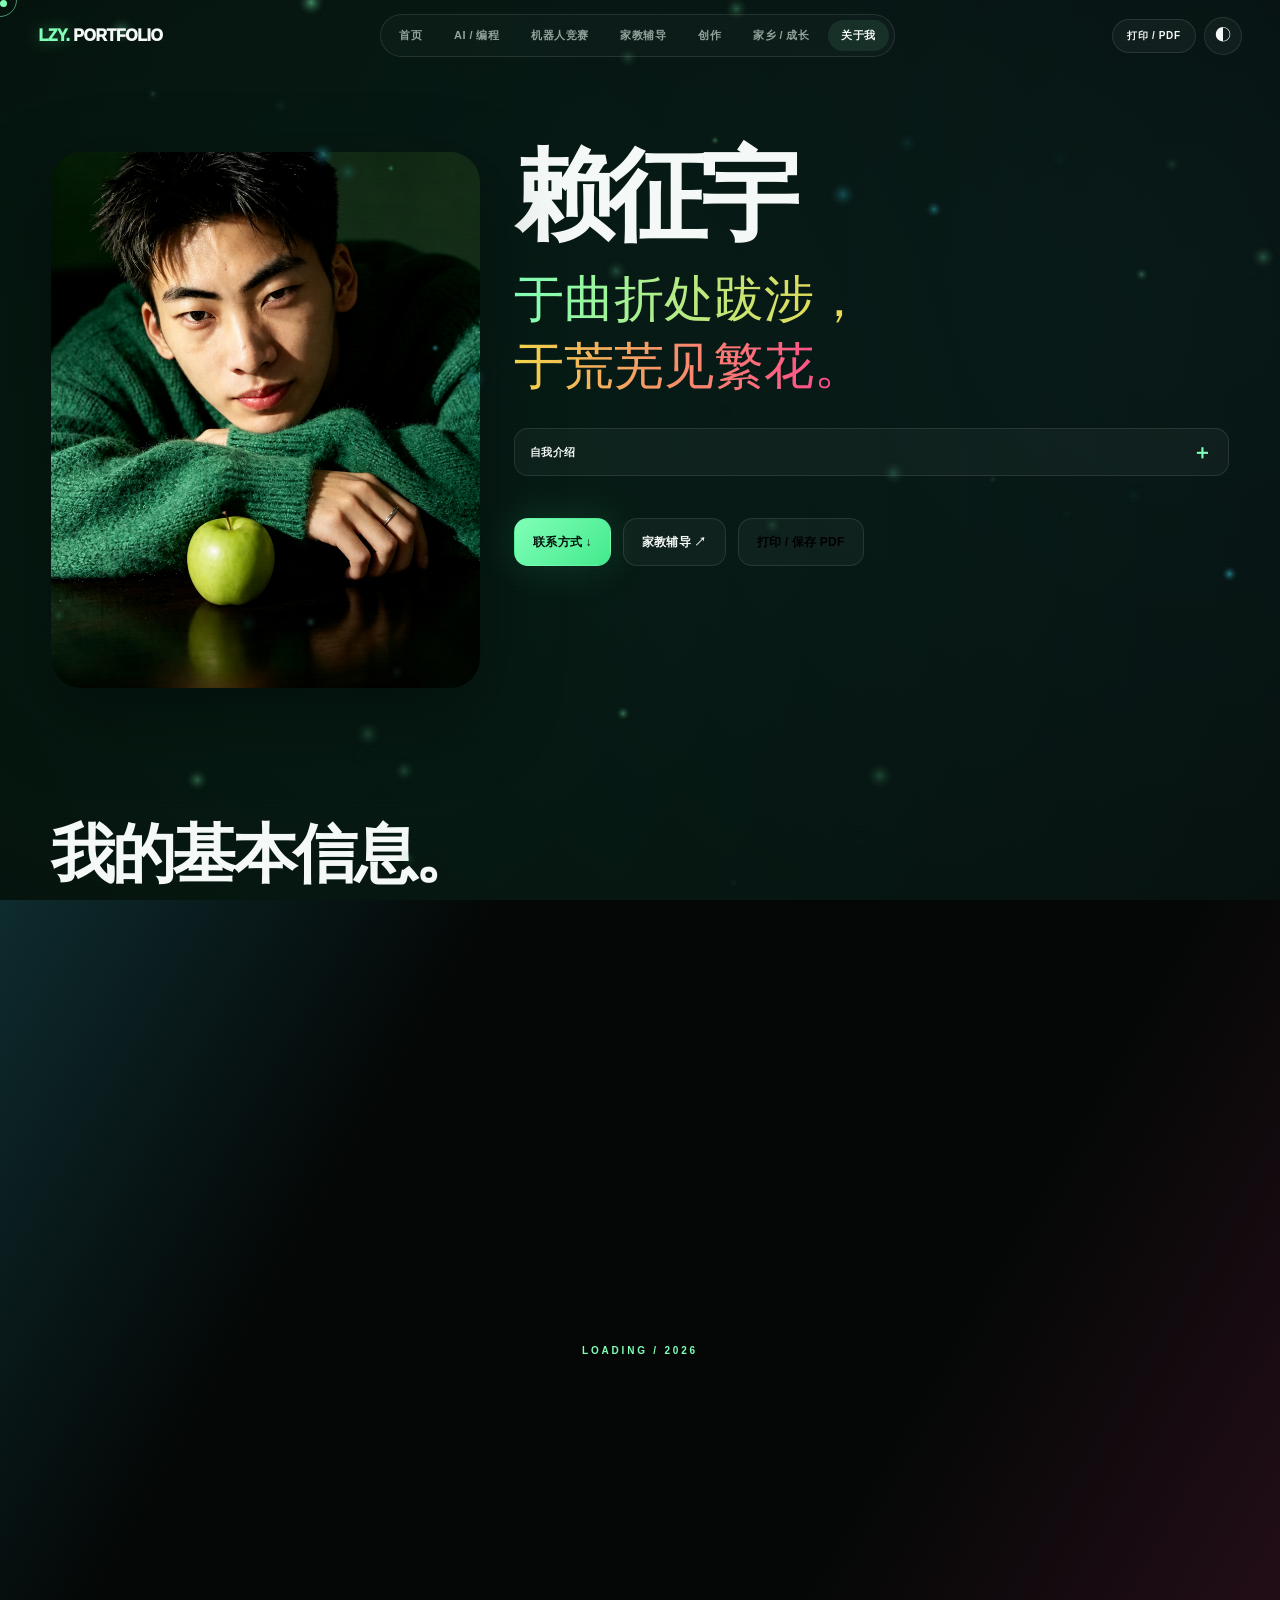
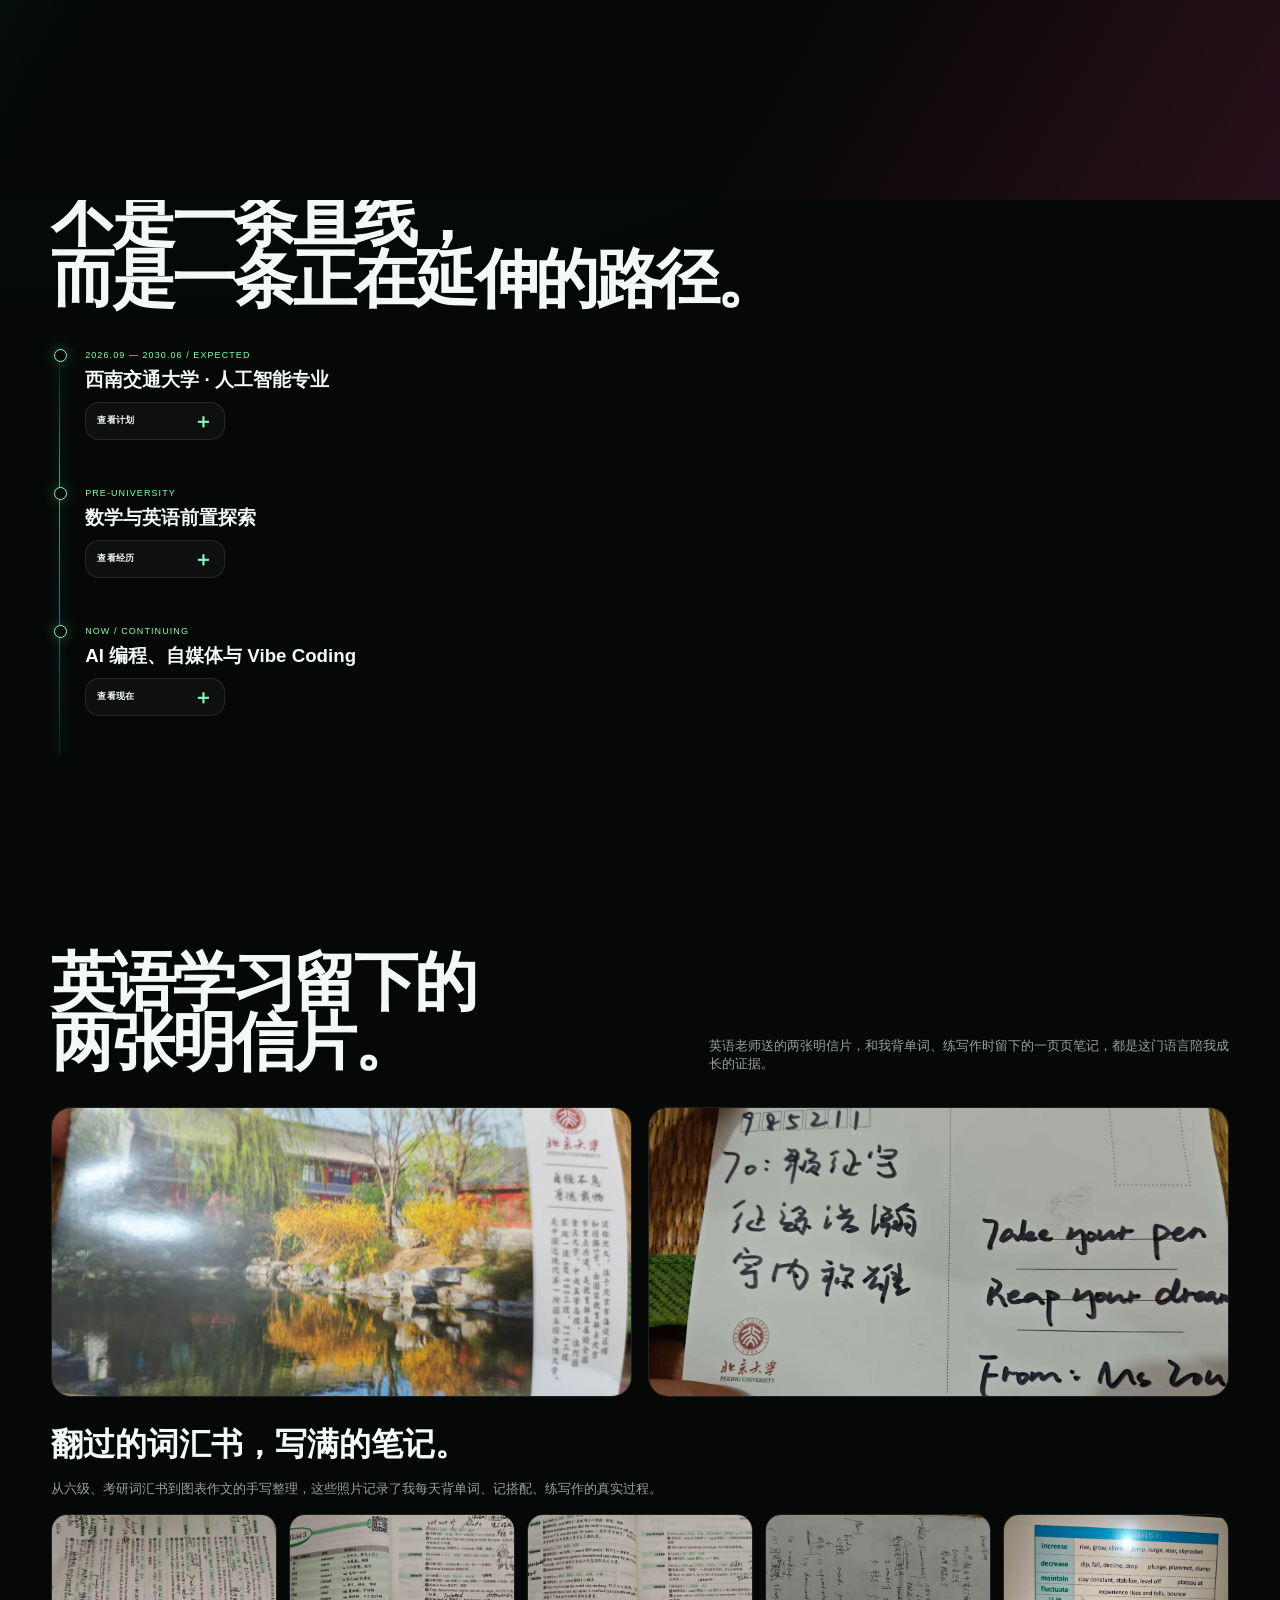
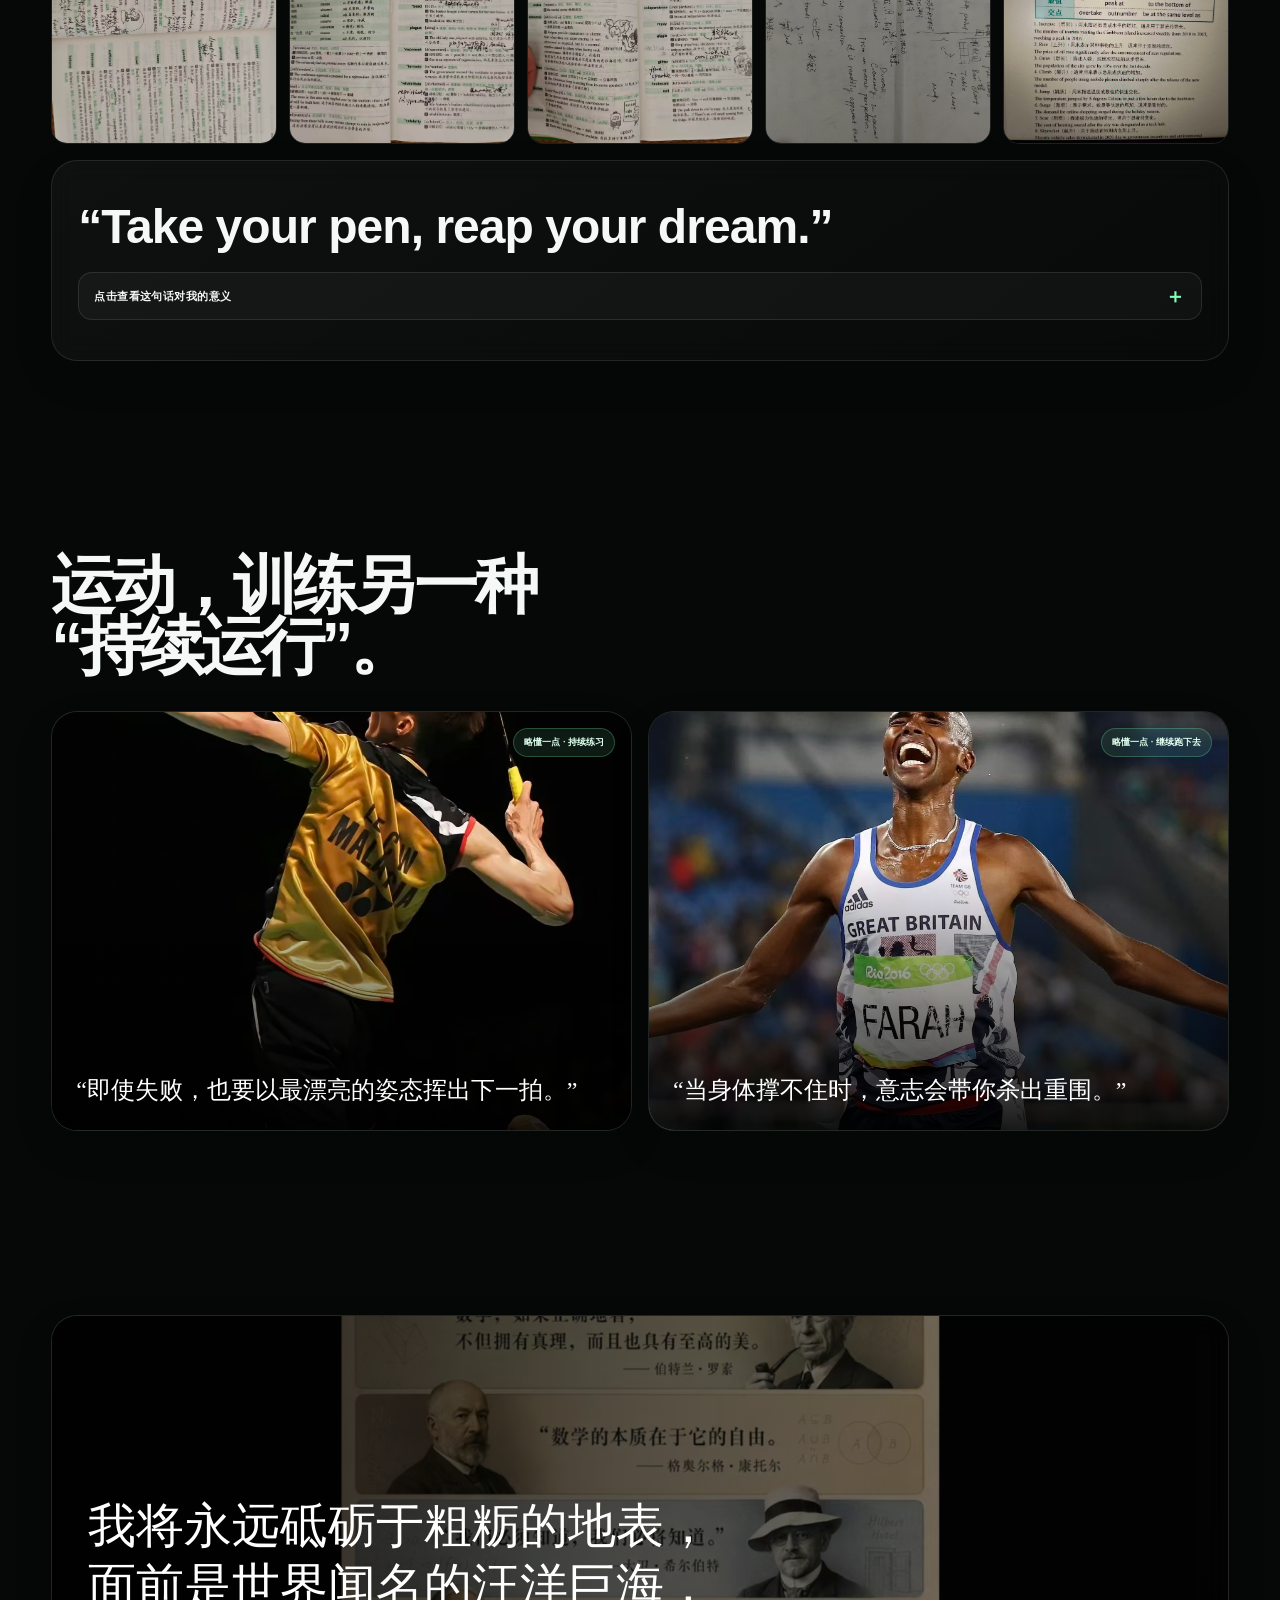
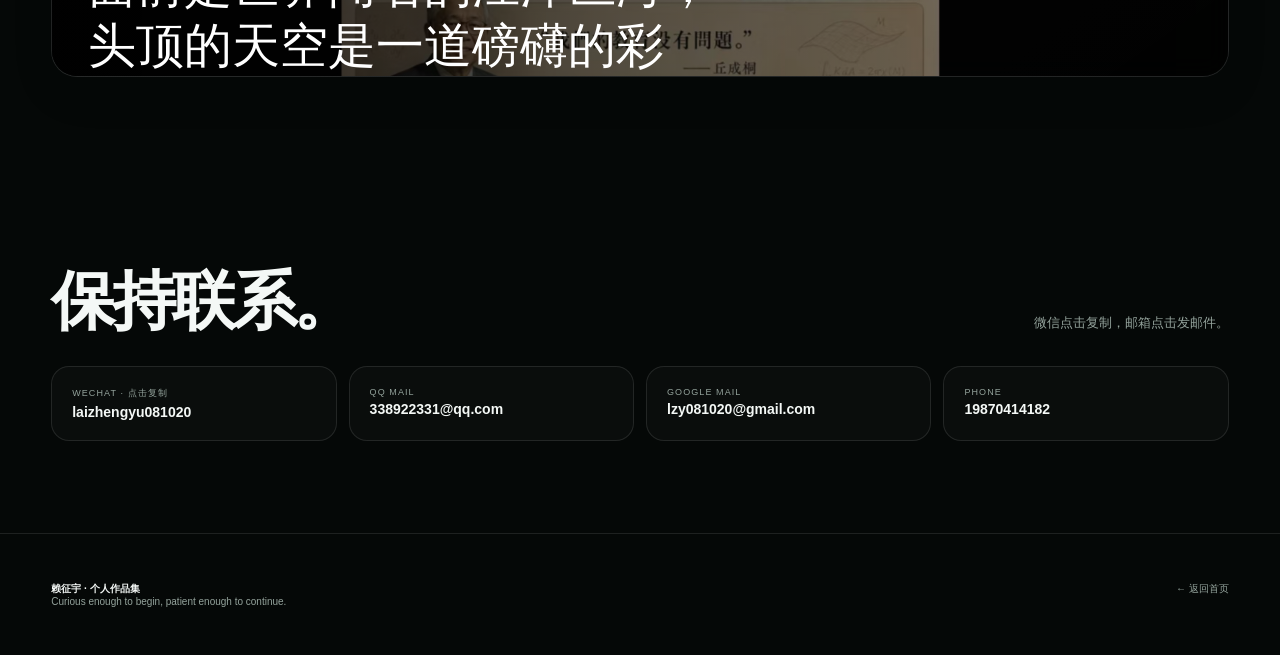
==== commit 4d057257: "Add tutoring profile and robotics competition awards" ====
--- a/about.html
+++ b/about.html
@@ -1,14 +1,14 @@
 <!DOCTYPE html>
 <html lang="zh-CN" data-theme="dark"><head><meta charset="UTF-8"><meta name="viewport" content="width=device-width,initial-scale=1,viewport-fit=cover"><meta name="theme-color" content="#050807"><title>关于我｜赖征宇</title><link rel="stylesheet" href="style.css?v=20261008d"></head>
 <body><div class="page-transition"></div><div class="cursor-dot"></div><div class="cursor-ring"></div><div class="site-toast" id="siteToast" role="status" aria-live="polite"></div>
-<nav class="nav"><div class="nav-inner"><a class="brand" href="index.html" data-transition=""><span class="mark">LZY.</span> PORTFOLIO</a><div class="nav-links"><a href="index.html" data-transition="">首页</a><a href="ai.html" data-transition="">AI / 编程</a><a href="ai.html#rst" data-transition="">RST 竞赛</a><a href="creation.html" data-transition="">创作</a><a href="hometown.html" data-transition="">家乡 / 成长</a><a class="active" href="about.html" data-transition="">关于我</a></div><div class="nav-actions"><button class="icon-btn" id="themeBtn">◐</button><button class="icon-btn menu-btn">☰</button></div></div></nav>
+<nav class="nav"><div class="nav-inner"><a class="brand" href="index.html" data-transition=""><span class="mark">LZY.</span> PORTFOLIO</a><div class="nav-links"><a href="index.html" data-transition="">首页</a><a href="ai.html" data-transition="">AI / 编程</a><a href="ai.html#robotics-awards" data-transition="">机器人竞赛</a><a href="tutor.html" data-transition="">家教辅导</a><a href="creation.html" data-transition="">创作</a><a href="hometown.html" data-transition="">家乡 / 成长</a><a class="active" href="about.html" data-transition="">关于我</a></div><div class="nav-actions"><button class="icon-btn" id="themeBtn">◐</button><button class="icon-btn menu-btn">☰</button></div></div></nav>
 <main>
-<section class="section about-hero"><div class="container about-grid"><div class="about-photo reveal-left"><img src="assets/portrait-clean.png" alt="赖征宇头像"></div><div class="reveal-right"><h1 class="about-name">赖征宇</h1><div class="about-quote motto">于曲折处跋涉，<br>于荒芜见繁花。</div><div class="info-reveal"><button class="reveal-toggle" type="button" aria-expanded="false">自我介绍 <span>＋</span></button><div class="reveal-panel"><p class="hero-copy">西南交通大学人工智能专业 2026 级本科生。对新事物保持好奇与接纳，喜欢在已有框架之下探索新的可能性，也愿意主动寻找更高效率的工具完成创造性任务。我希望未来能够长期把热爱与汗水投入人工智能领域，把数学、代码、工程能力、AI 工具与创造力真正连接起来。</p></div></div><div class="hero-actions"><a class="btn primary" href="#contact">联系方式 ↓</a><button class="btn" id="printBtn">打印 / 保存 PDF</button></div></div></div></section>
+<section class="section about-hero"><div class="container about-grid"><div class="about-photo reveal-left"><img src="assets/portrait-clean.png" alt="赖征宇头像"></div><div class="reveal-right"><h1 class="about-name">赖征宇</h1><div class="about-quote motto">于曲折处跋涉，<br>于荒芜见繁花。</div><div class="info-reveal"><button class="reveal-toggle" type="button" aria-expanded="false">自我介绍 <span>＋</span></button><div class="reveal-panel"><p class="hero-copy">西南交通大学人工智能专业 2026 级本科生。对新事物保持好奇与接纳，喜欢在已有框架之下探索新的可能性，也愿意主动寻找更高效率的工具完成创造性任务。我希望未来能够长期把热爱与汗水投入人工智能领域，把数学、代码、工程能力、AI 工具与创造力真正连接起来。</p></div></div><div class="hero-actions"><a class="btn primary" href="#contact">联系方式 ↓</a><a class="btn" href="tutor.html" data-transition="">家教辅导 ↗</a><button class="btn" id="printBtn">打印 / 保存 PDF</button></div></div></div></section>
 
 <section class="section profile-snapshot"><div class="container"><div class="section-head reveal"><div><h2>我的基本信息。</h2></div></div><div class="profile-facts reveal"><div class="profile-fact"><small>教育</small><b>西南交通大学 · 人工智能 · 2026级</b></div><div class="profile-fact"><small>编程</small><b>Python · C语言 · Web · Vibe Coding</b></div><div class="profile-fact"><small>数学</small><b>微积分 · 线性代数前置探索</b></div><div class="profile-fact"><small>英语</small><b>词汇向六级扩展 · 学习过雅思课程</b></div><div class="profile-fact"><small>创作</small><b>视频创作 · AI辅助表达 · 互联网资源探索</b></div><div class="profile-fact"><small>运动</small><b>长跑 · 羽毛球</b></div></div></div></section><section class="section"><div class="container"><div class="section-head reveal"><div><h2>项目里的我。</h2></div></div><div class="experience-grid">
   <article class="card card-pad reveal"><h3>面对陌生问题，主动学习</h3><p>首次参加机器鱼仿真竞赛，查阅路径规划资料、研究鳍角与推力，再尝试用代码实现。</p></article>
   <article class="card card-pad reveal"><h3>用测试帮助判断</h3><p>记录多轮仿真用时，同时关注速度和稳定性，比较调整前后的表现。</p></article>
-  <article class="card card-pad reveal"><h3>把项目持续做下去</h3><p>从资料研究到千行代码，目前取得 14.63 秒仿真成绩，仍在继续优化。</p></article></div><a class="btn" href="ai.html#rst" data-transition="" style="margin-top:20px">查看这次参赛记录 →</a></div></section>
+  <article class="card card-pad reveal"><h3>把项目持续做下去</h3><p>从资料研究到千行代码，记录了 14.63 秒的仿真测试成绩，并获该赛项国赛二等奖、四川赛区一等奖。</p></article></div><a class="btn" href="ai.html#rst" data-transition="" style="margin-top:20px">查看这次参赛记录 →</a></div></section>
 
 <section class="section"><div class="container"><div class="section-head reveal"><div><h2>不是一条直线，<br>而是一条正在延伸的路径。</h2></div></div><div class="timeline reveal">
 <div class="time-item"><small>2026.09 — 2030.06 / EXPECTED</small><h3>西南交通大学 · 人工智能专业</h3><div class="info-reveal timeline-reveal"><button class="reveal-toggle" type="button" aria-expanded="false">查看计划 <span>＋</span></button><div class="reveal-panel"><p>本科。计划系统学习高等数学、线性代数、概率统计、数据结构、机器学习、深度学习等课程，并通过项目建立工程能力。</p></div></div></div>
--- a/style.css
+++ b/style.css
@@ -715,4 +715,14 @@
  @media(max-width:820px){.featured-grid,.experience-grid{grid-template-columns:1fr}.featured-card{display:grid;grid-template-columns:1fr 1fr}.featured-card>img{height:100%;min-height:220px}}
  @media(max-width:540px){.featured-card{display:flex}.featured-card>img{height:220px;min-height:0}.hero-actions{grid-template-columns:1fr 1fr}}
  @media print{.featured-grid,.experience-grid{grid-template-columns:repeat(3,1fr)}.featured-card{display:flex;break-inside:avoid}.featured-card>img{height:140px}.featured-card>div{padding:12px}.featured-card h3,.experience-grid h3{font-size:14px}.featured-card p,.experience-grid p{font-size:11px}}
- +
+.robotics-awards { scroll-margin-top: 72px; }
+.robotics-award-grid { display: grid; grid-template-columns: repeat(3, minmax(0, 1fr)); gap: 16px; }
+.robotics-award > a { display: block; padding: 12px; background: rgba(110, 135, 124, .12); }
+.robotics-award img { display: block; width: 100%; height: clamp(200px, 24vw, 300px); object-fit: contain; }
+.robotics-award h3 { margin: 0 0 .5rem; }
+.robotics-award p { margin: .3rem 0; }
+.robotics-award time { display: inline-block; margin-top: .5rem; font-size: .85rem; opacity: .82; }
+@media (max-width: 720px) {
+  .robotics-award-grid { grid-template-columns: 1fr; }
+}
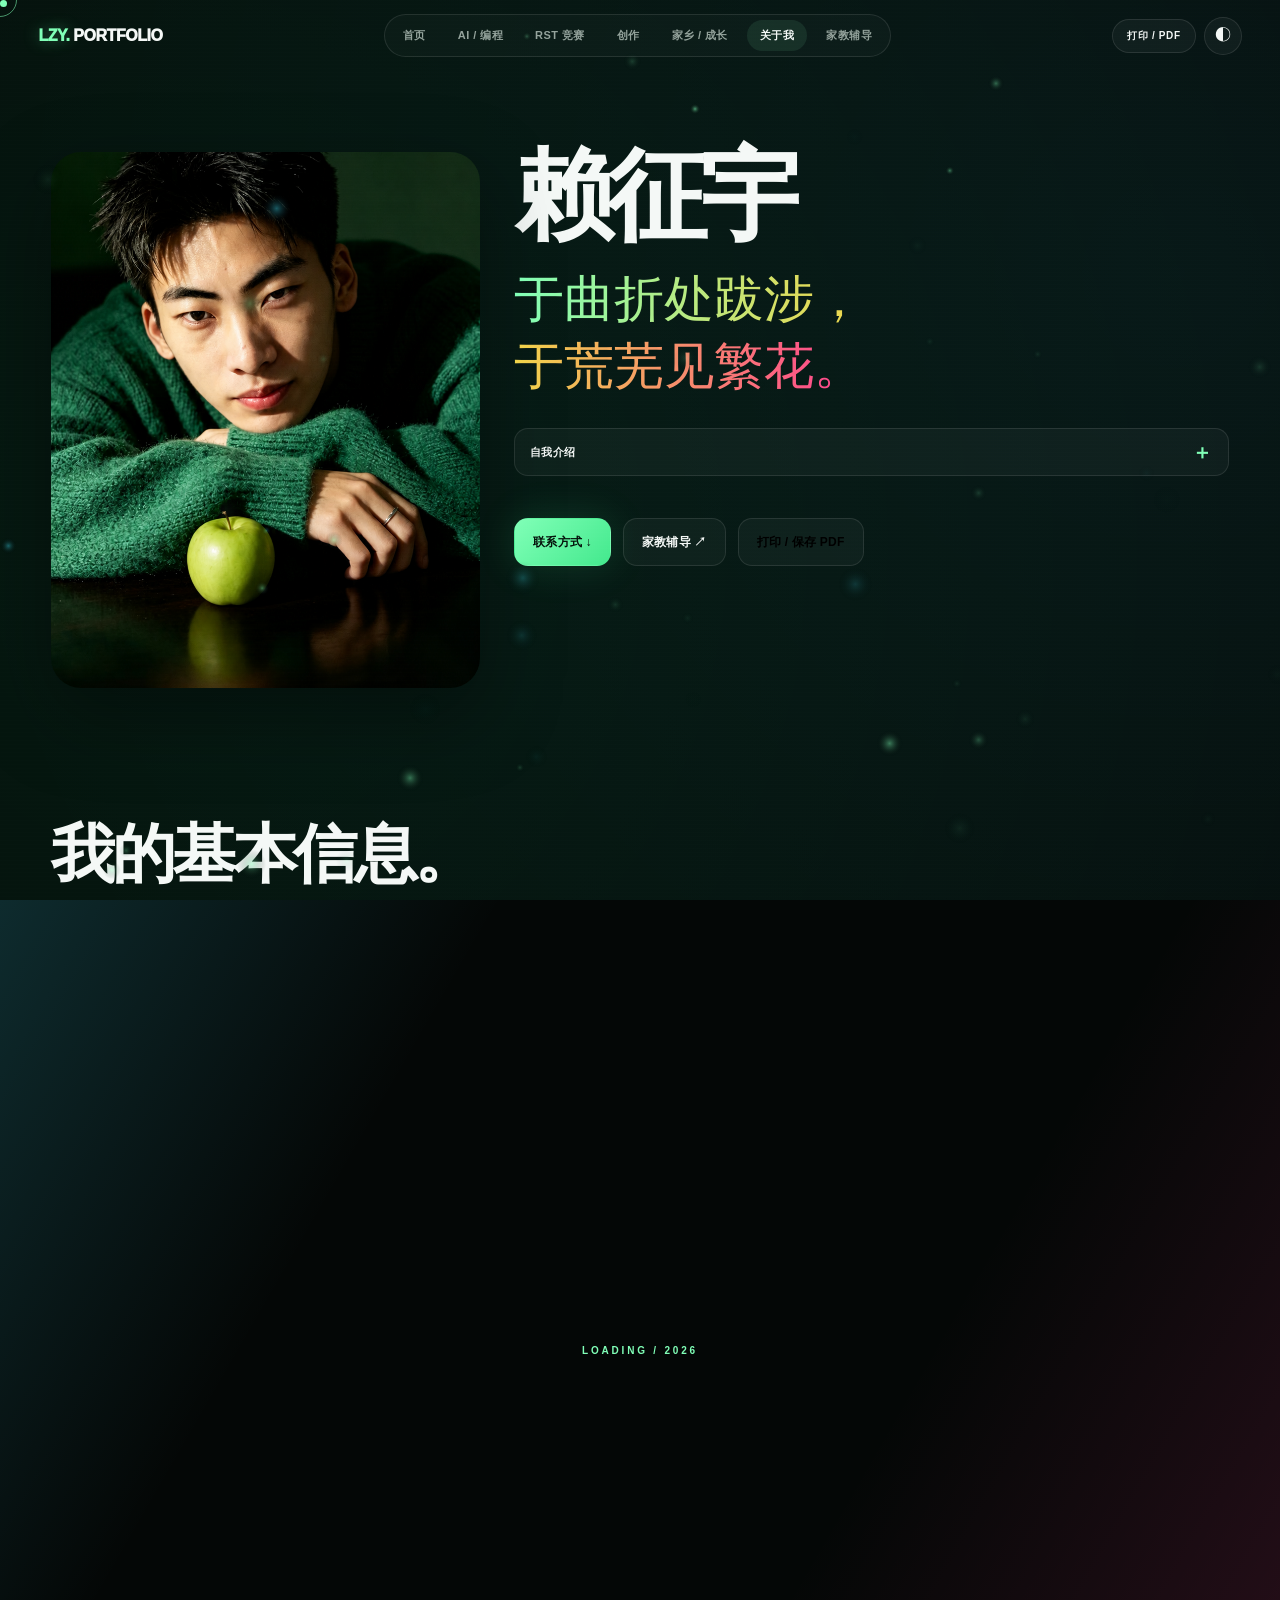
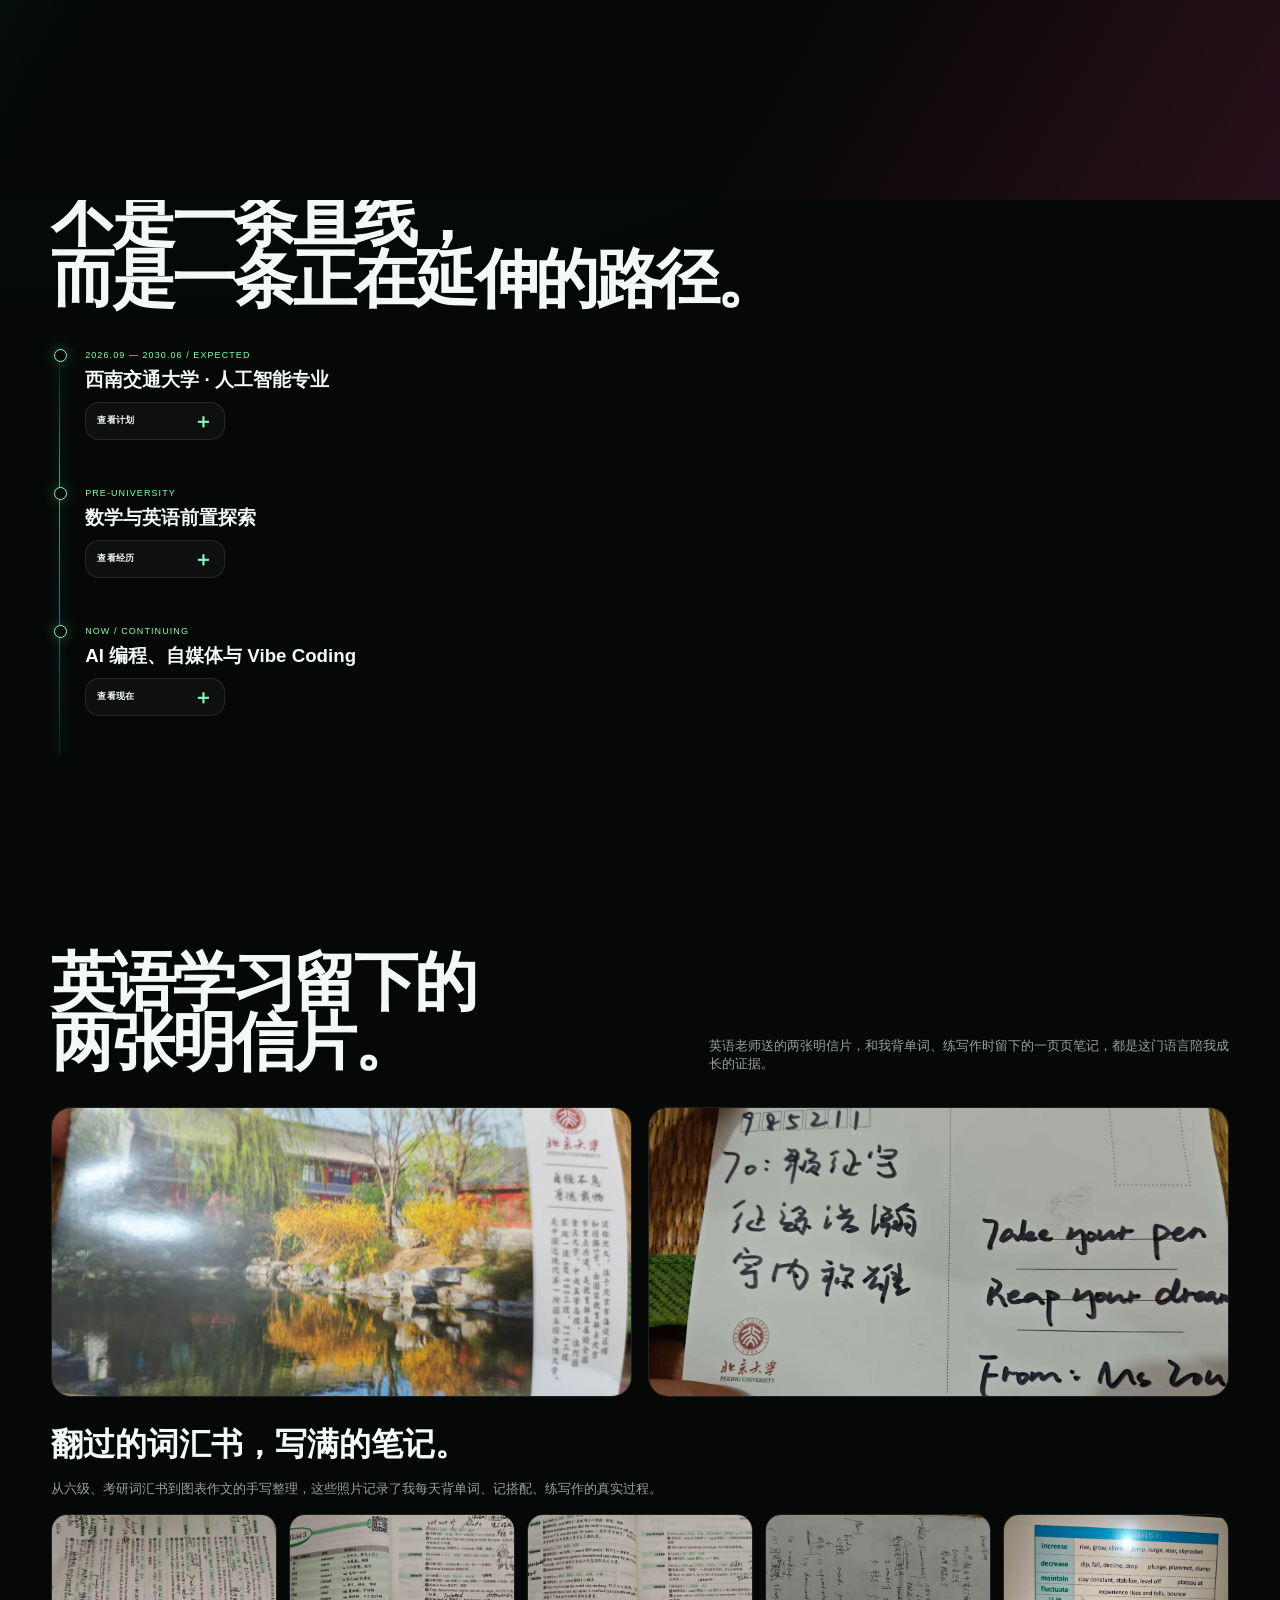
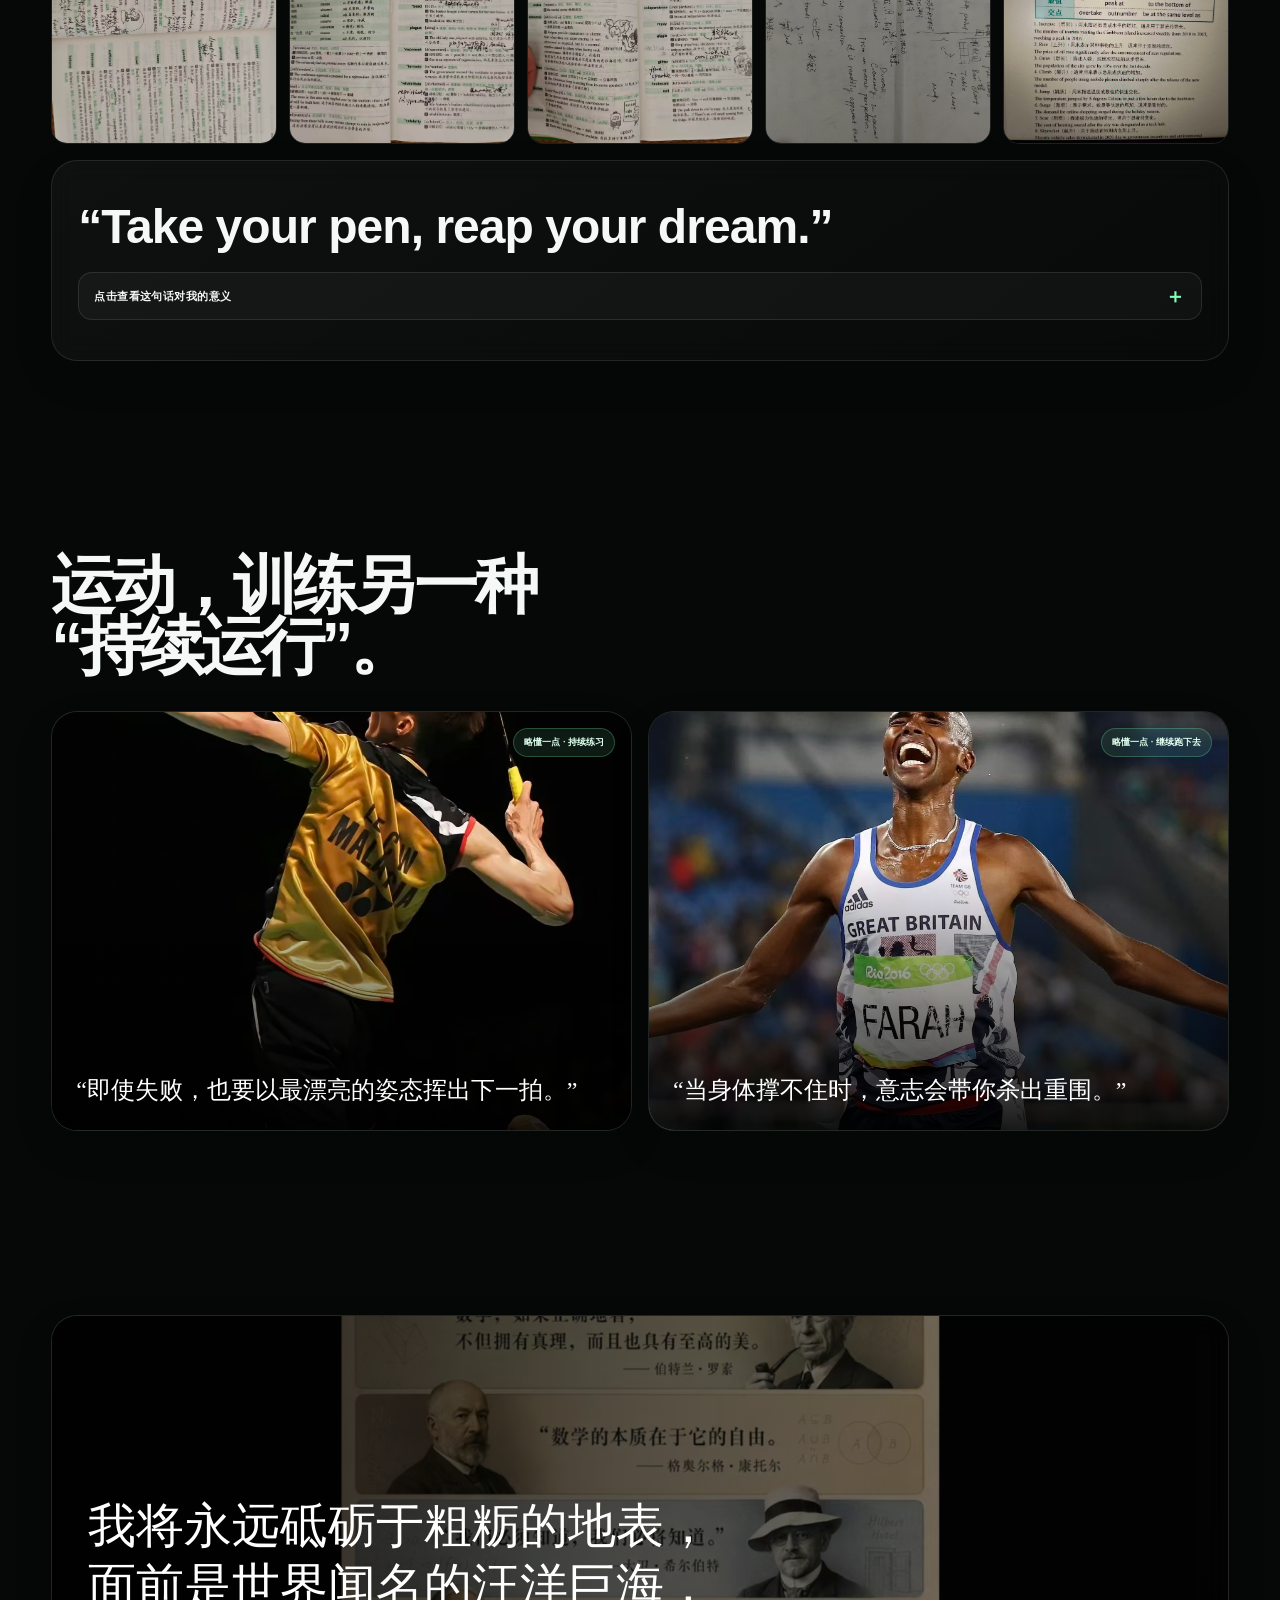
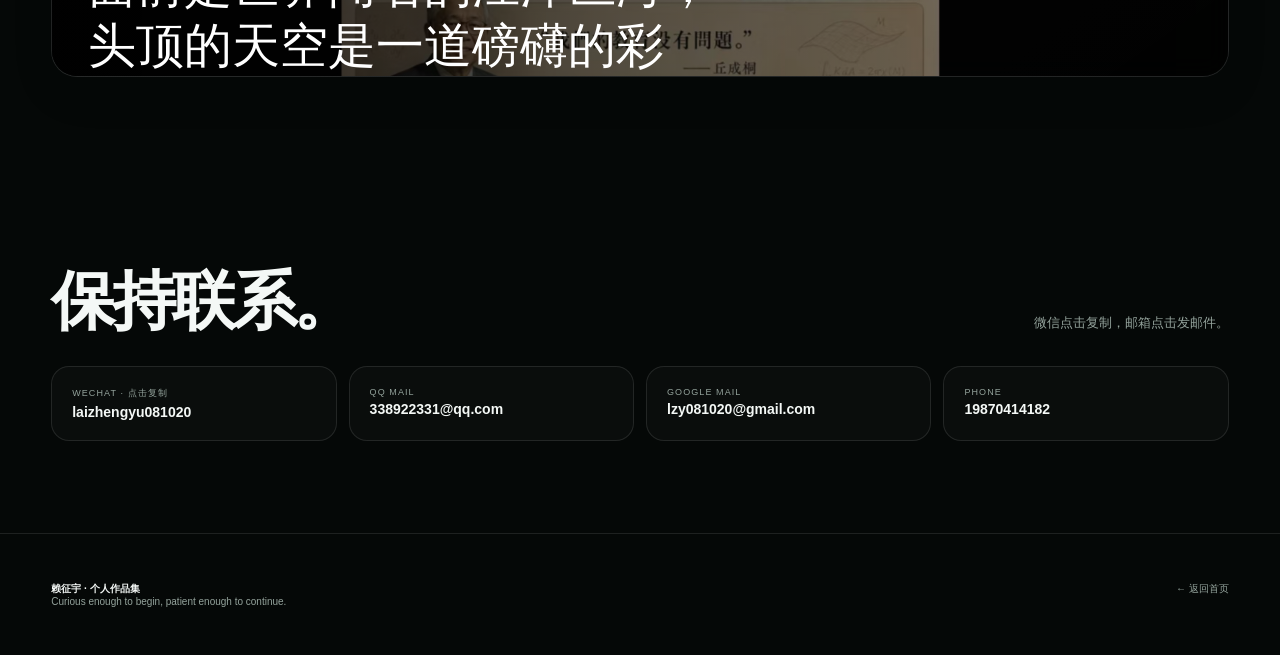
==== commit 91aafd64: "Use original portfolio styling for tutoring profile" ====
--- a/about.html
+++ b/about.html
@@ -1,7 +1,7 @@
 <!DOCTYPE html>
 <html lang="zh-CN" data-theme="dark"><head><meta charset="UTF-8"><meta name="viewport" content="width=device-width,initial-scale=1,viewport-fit=cover"><meta name="theme-color" content="#050807"><title>关于我｜赖征宇</title><link rel="stylesheet" href="style.css?v=20261008d"></head>
 <body><div class="page-transition"></div><div class="cursor-dot"></div><div class="cursor-ring"></div><div class="site-toast" id="siteToast" role="status" aria-live="polite"></div>
-<nav class="nav"><div class="nav-inner"><a class="brand" href="index.html" data-transition=""><span class="mark">LZY.</span> PORTFOLIO</a><div class="nav-links"><a href="index.html" data-transition="">首页</a><a href="ai.html" data-transition="">AI / 编程</a><a href="ai.html#robotics-awards" data-transition="">机器人竞赛</a><a href="tutor.html" data-transition="">家教辅导</a><a href="creation.html" data-transition="">创作</a><a href="hometown.html" data-transition="">家乡 / 成长</a><a class="active" href="about.html" data-transition="">关于我</a></div><div class="nav-actions"><button class="icon-btn" id="themeBtn">◐</button><button class="icon-btn menu-btn">☰</button></div></div></nav>
+<nav class="nav"><div class="nav-inner"><a class="brand" href="index.html" data-transition=""><span class="mark">LZY.</span> PORTFOLIO</a><div class="nav-links"><a href="index.html" data-transition="">首页</a><a href="ai.html" data-transition="">AI / 编程</a><a href="ai.html#rst" data-transition="">RST 竞赛</a><a href="creation.html" data-transition="">创作</a><a href="hometown.html" data-transition="">家乡 / 成长</a><a class="active" href="about.html" data-transition="">关于我</a><a href="tutor.html" data-transition="">家教辅导</a></div><div class="nav-actions"><button class="icon-btn" id="themeBtn">◐</button><button class="icon-btn menu-btn">☰</button></div></div></nav>
 <main>
 <section class="section about-hero"><div class="container about-grid"><div class="about-photo reveal-left"><img src="assets/portrait-clean.png" alt="赖征宇头像"></div><div class="reveal-right"><h1 class="about-name">赖征宇</h1><div class="about-quote motto">于曲折处跋涉，<br>于荒芜见繁花。</div><div class="info-reveal"><button class="reveal-toggle" type="button" aria-expanded="false">自我介绍 <span>＋</span></button><div class="reveal-panel"><p class="hero-copy">西南交通大学人工智能专业 2026 级本科生。对新事物保持好奇与接纳，喜欢在已有框架之下探索新的可能性，也愿意主动寻找更高效率的工具完成创造性任务。我希望未来能够长期把热爱与汗水投入人工智能领域，把数学、代码、工程能力、AI 工具与创造力真正连接起来。</p></div></div><div class="hero-actions"><a class="btn primary" href="#contact">联系方式 ↓</a><a class="btn" href="tutor.html" data-transition="">家教辅导 ↗</a><button class="btn" id="printBtn">打印 / 保存 PDF</button></div></div></div></section>
 
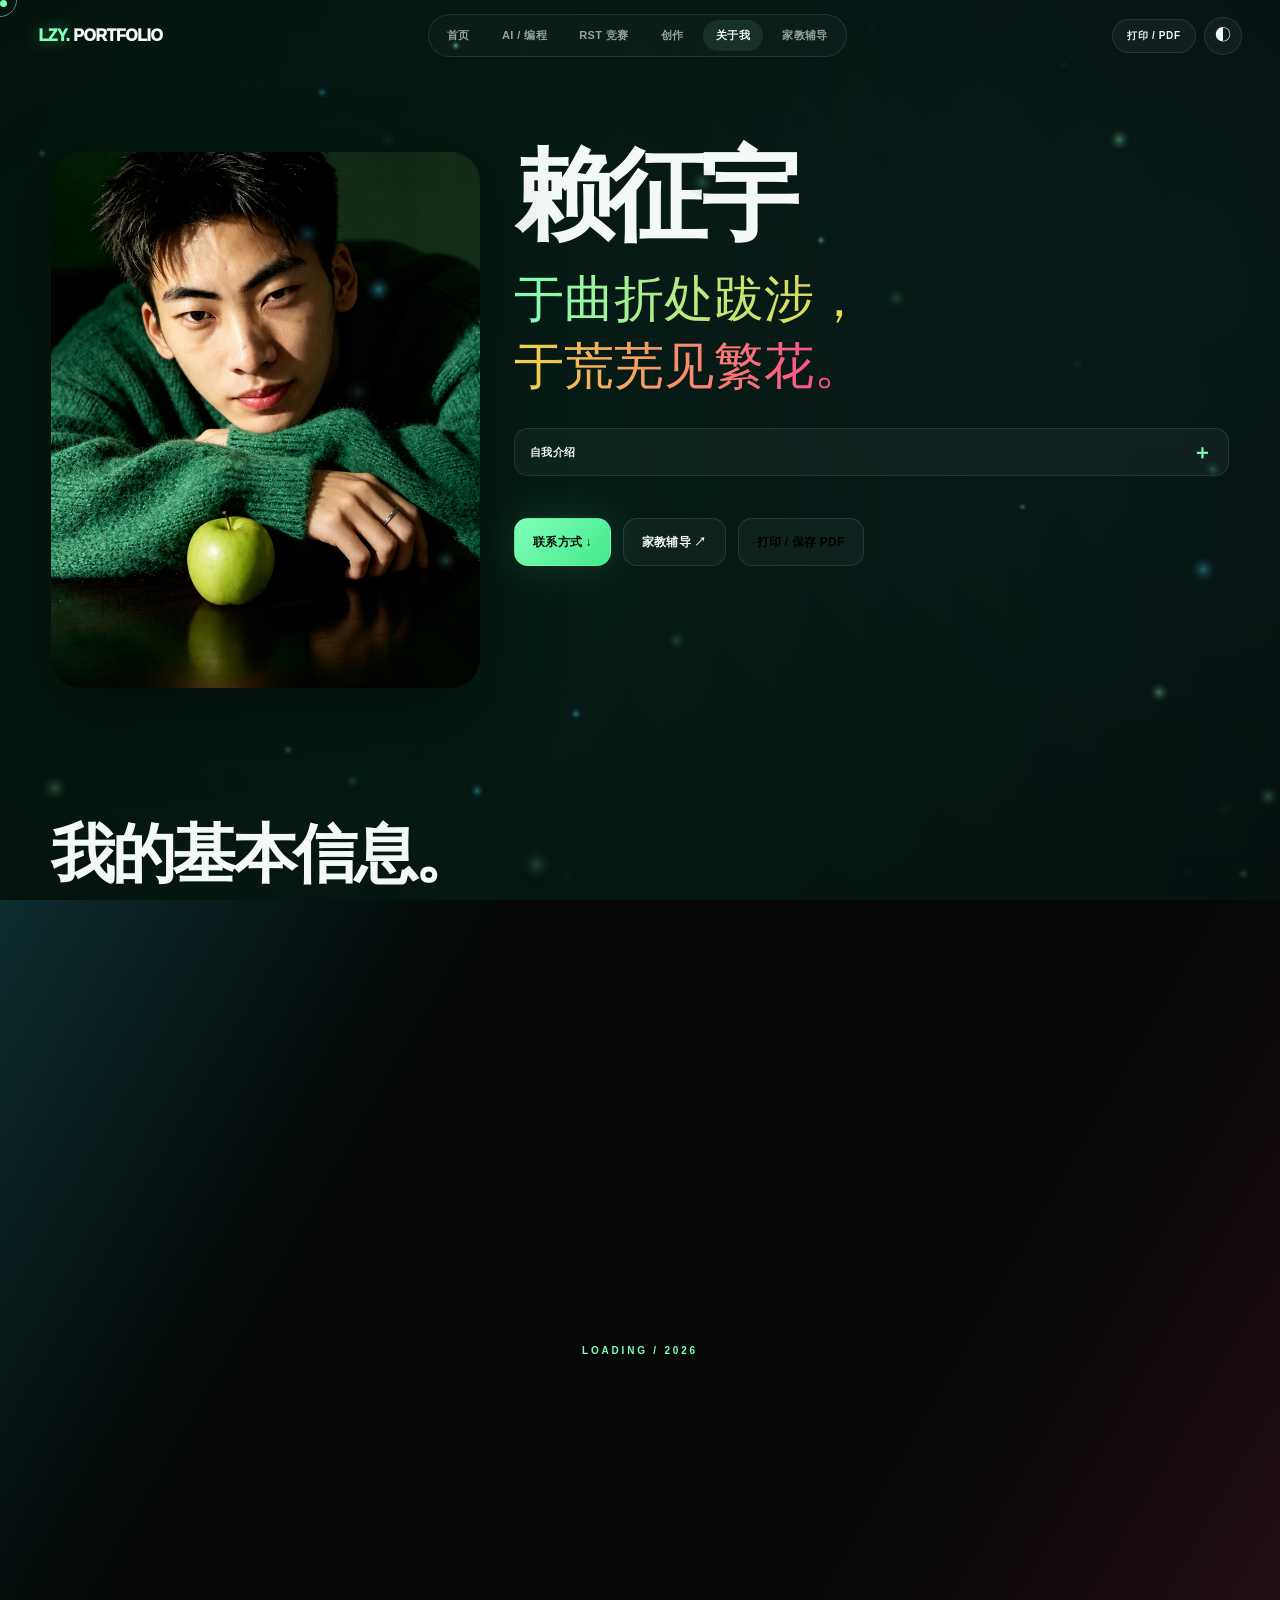
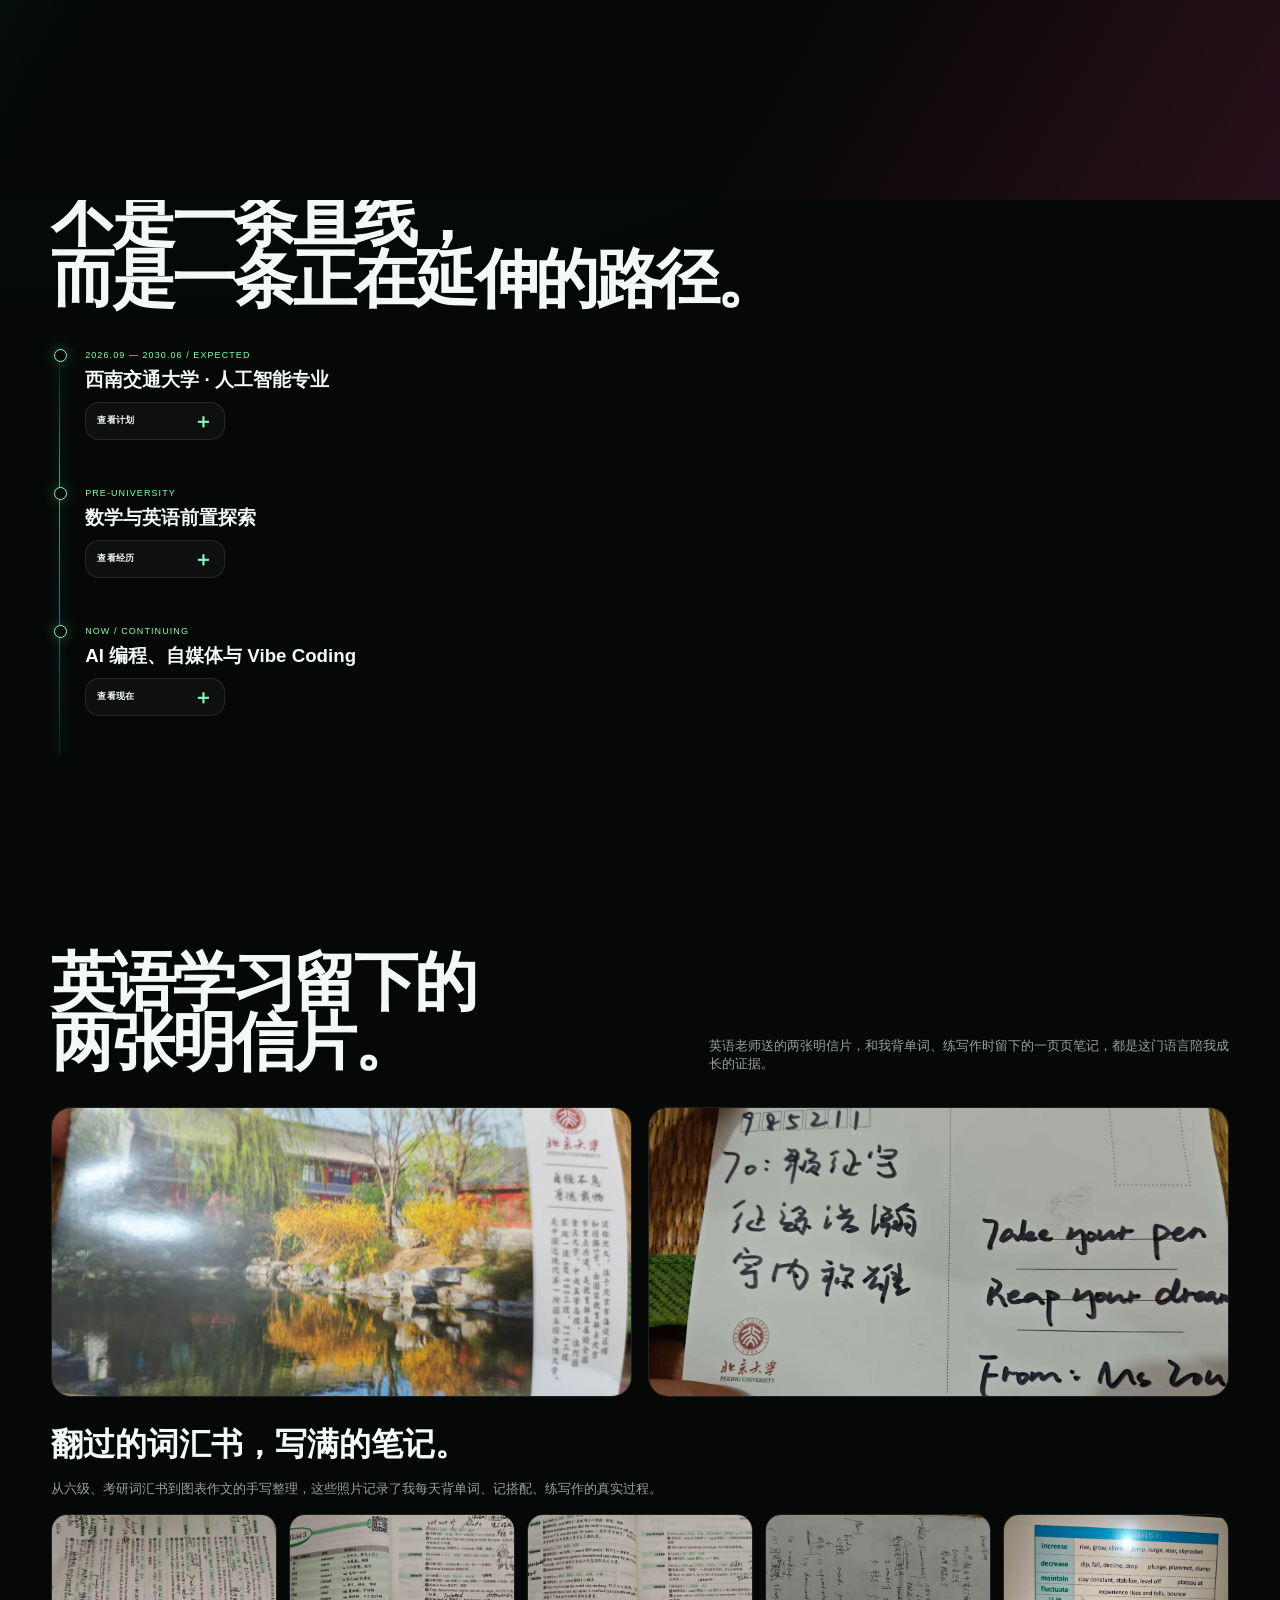
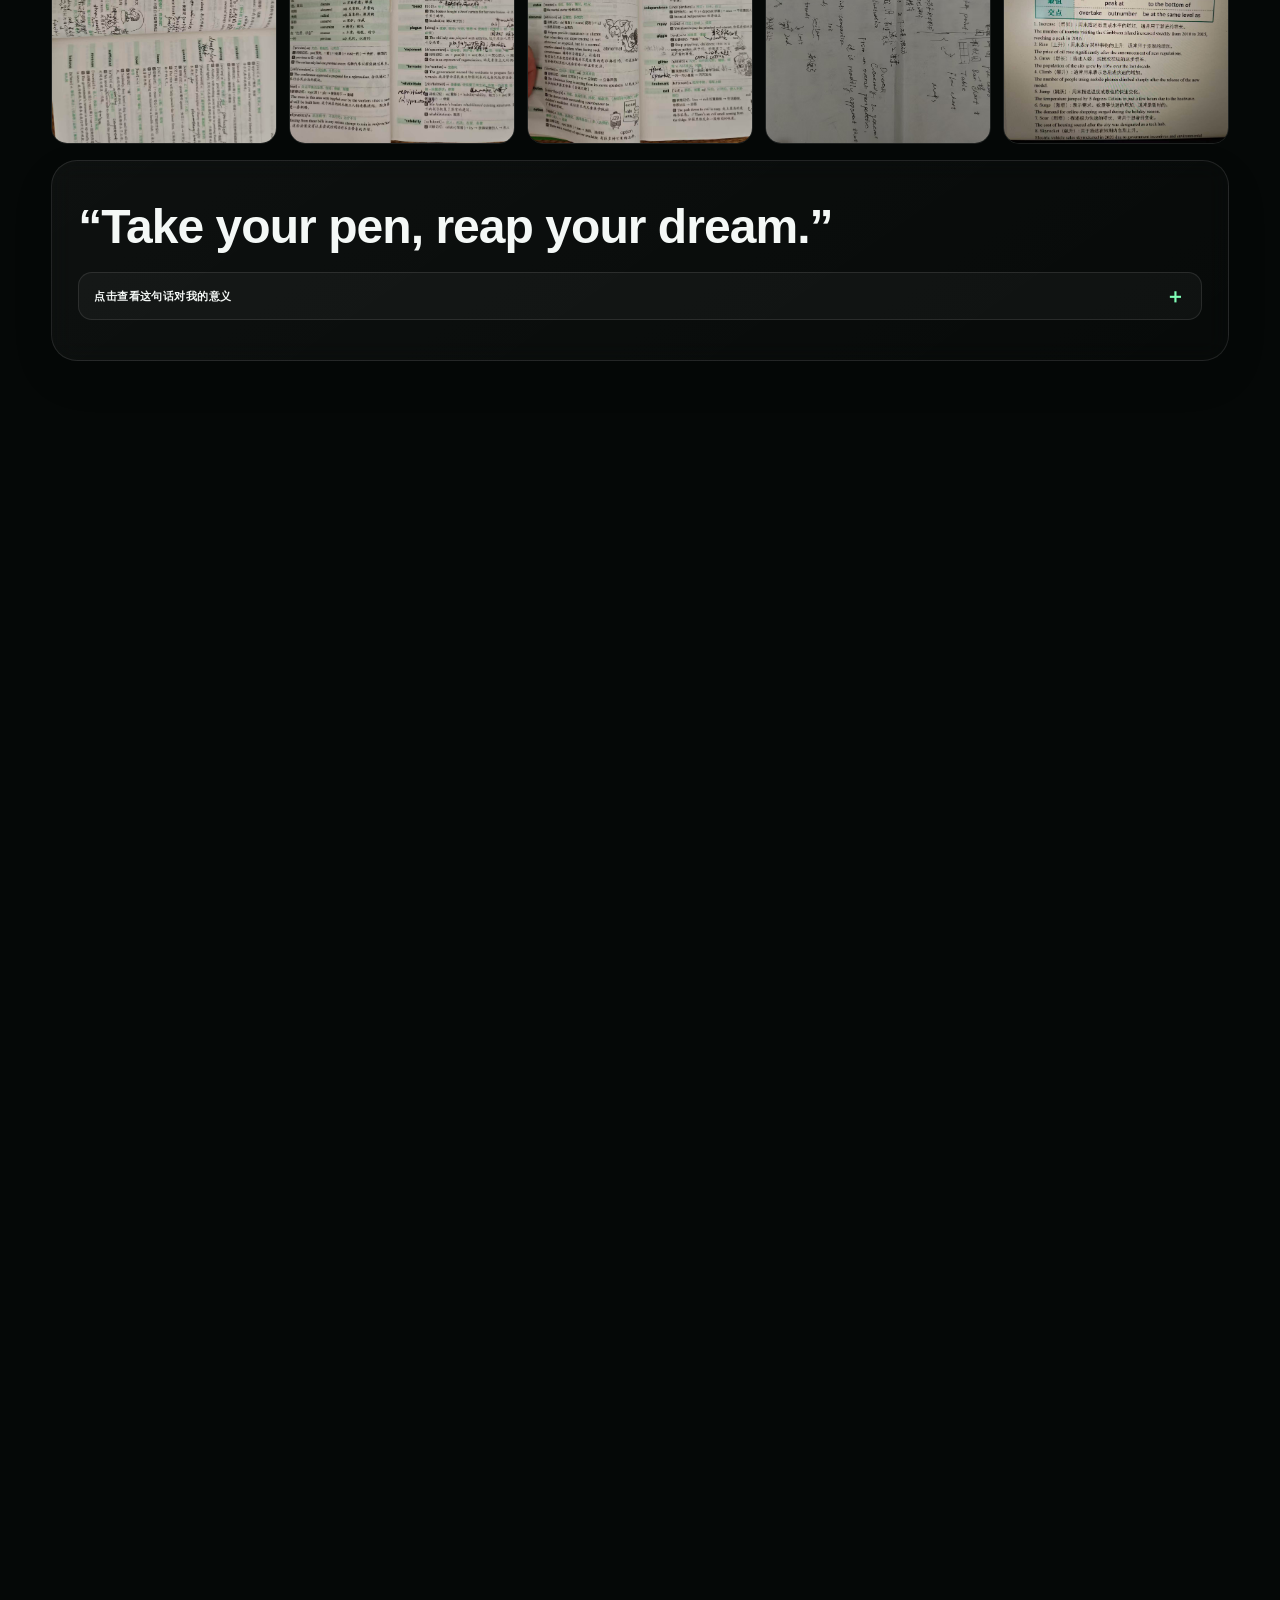
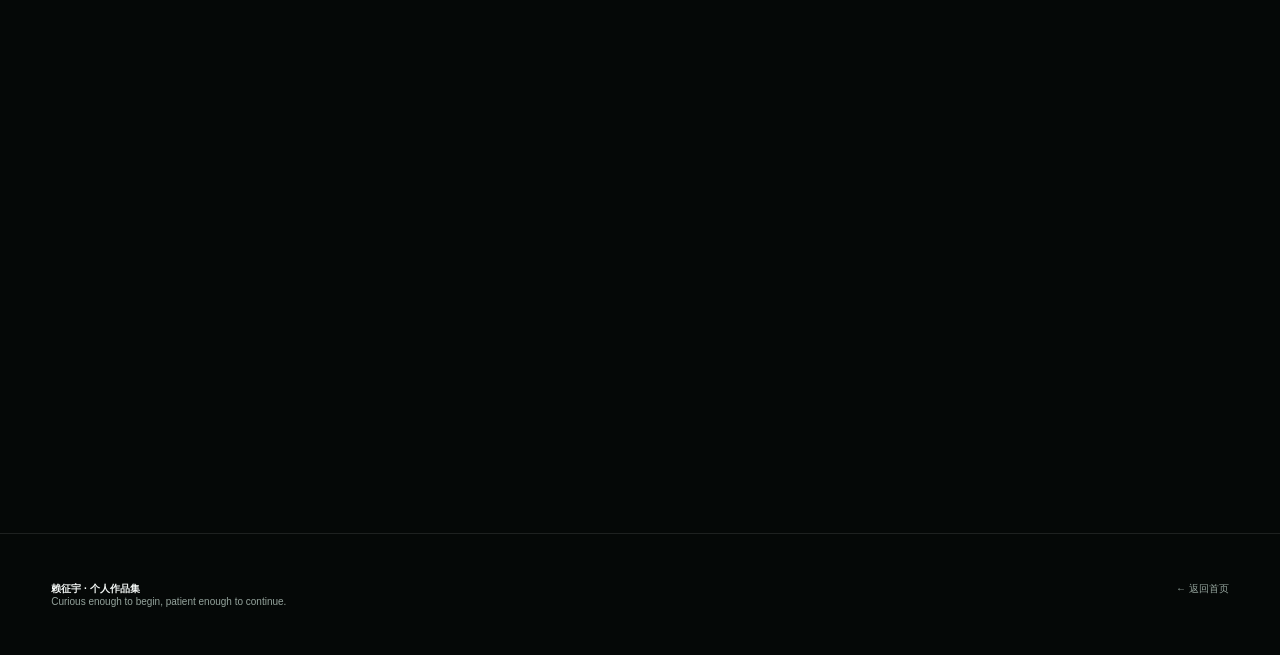
==== commit 88e4a0cb: "Remove hometown section from portfolio" ====
--- a/about.html
+++ b/about.html
@@ -1,7 +1,7 @@
 <!DOCTYPE html>
 <html lang="zh-CN" data-theme="dark"><head><meta charset="UTF-8"><meta name="viewport" content="width=device-width,initial-scale=1,viewport-fit=cover"><meta name="theme-color" content="#050807"><title>关于我｜赖征宇</title><link rel="stylesheet" href="style.css?v=20261008d"></head>
 <body><div class="page-transition"></div><div class="cursor-dot"></div><div class="cursor-ring"></div><div class="site-toast" id="siteToast" role="status" aria-live="polite"></div>
-<nav class="nav"><div class="nav-inner"><a class="brand" href="index.html" data-transition=""><span class="mark">LZY.</span> PORTFOLIO</a><div class="nav-links"><a href="index.html" data-transition="">首页</a><a href="ai.html" data-transition="">AI / 编程</a><a href="ai.html#rst" data-transition="">RST 竞赛</a><a href="creation.html" data-transition="">创作</a><a href="hometown.html" data-transition="">家乡 / 成长</a><a class="active" href="about.html" data-transition="">关于我</a><a href="tutor.html" data-transition="">家教辅导</a></div><div class="nav-actions"><button class="icon-btn" id="themeBtn">◐</button><button class="icon-btn menu-btn">☰</button></div></div></nav>
+<nav class="nav"><div class="nav-inner"><a class="brand" href="index.html" data-transition=""><span class="mark">LZY.</span> PORTFOLIO</a><div class="nav-links"><a href="index.html" data-transition="">首页</a><a href="ai.html" data-transition="">AI / 编程</a><a href="ai.html#rst" data-transition="">RST 竞赛</a><a href="creation.html" data-transition="">创作</a><a class="active" href="about.html" data-transition="">关于我</a><a href="tutor.html" data-transition="">家教辅导</a></div><div class="nav-actions"><button class="icon-btn" id="themeBtn">◐</button><button class="icon-btn menu-btn">☰</button></div></div></nav>
 <main>
 <section class="section about-hero"><div class="container about-grid"><div class="about-photo reveal-left"><img src="assets/portrait-clean.png" alt="赖征宇头像"></div><div class="reveal-right"><h1 class="about-name">赖征宇</h1><div class="about-quote motto">于曲折处跋涉，<br>于荒芜见繁花。</div><div class="info-reveal"><button class="reveal-toggle" type="button" aria-expanded="false">自我介绍 <span>＋</span></button><div class="reveal-panel"><p class="hero-copy">西南交通大学人工智能专业 2026 级本科生。对新事物保持好奇与接纳，喜欢在已有框架之下探索新的可能性，也愿意主动寻找更高效率的工具完成创造性任务。我希望未来能够长期把热爱与汗水投入人工智能领域，把数学、代码、工程能力、AI 工具与创造力真正连接起来。</p></div></div><div class="hero-actions"><a class="btn primary" href="#contact">联系方式 ↓</a><a class="btn" href="tutor.html" data-transition="">家教辅导 ↗</a><button class="btn" id="printBtn">打印 / 保存 PDF</button></div></div></div></section>
 
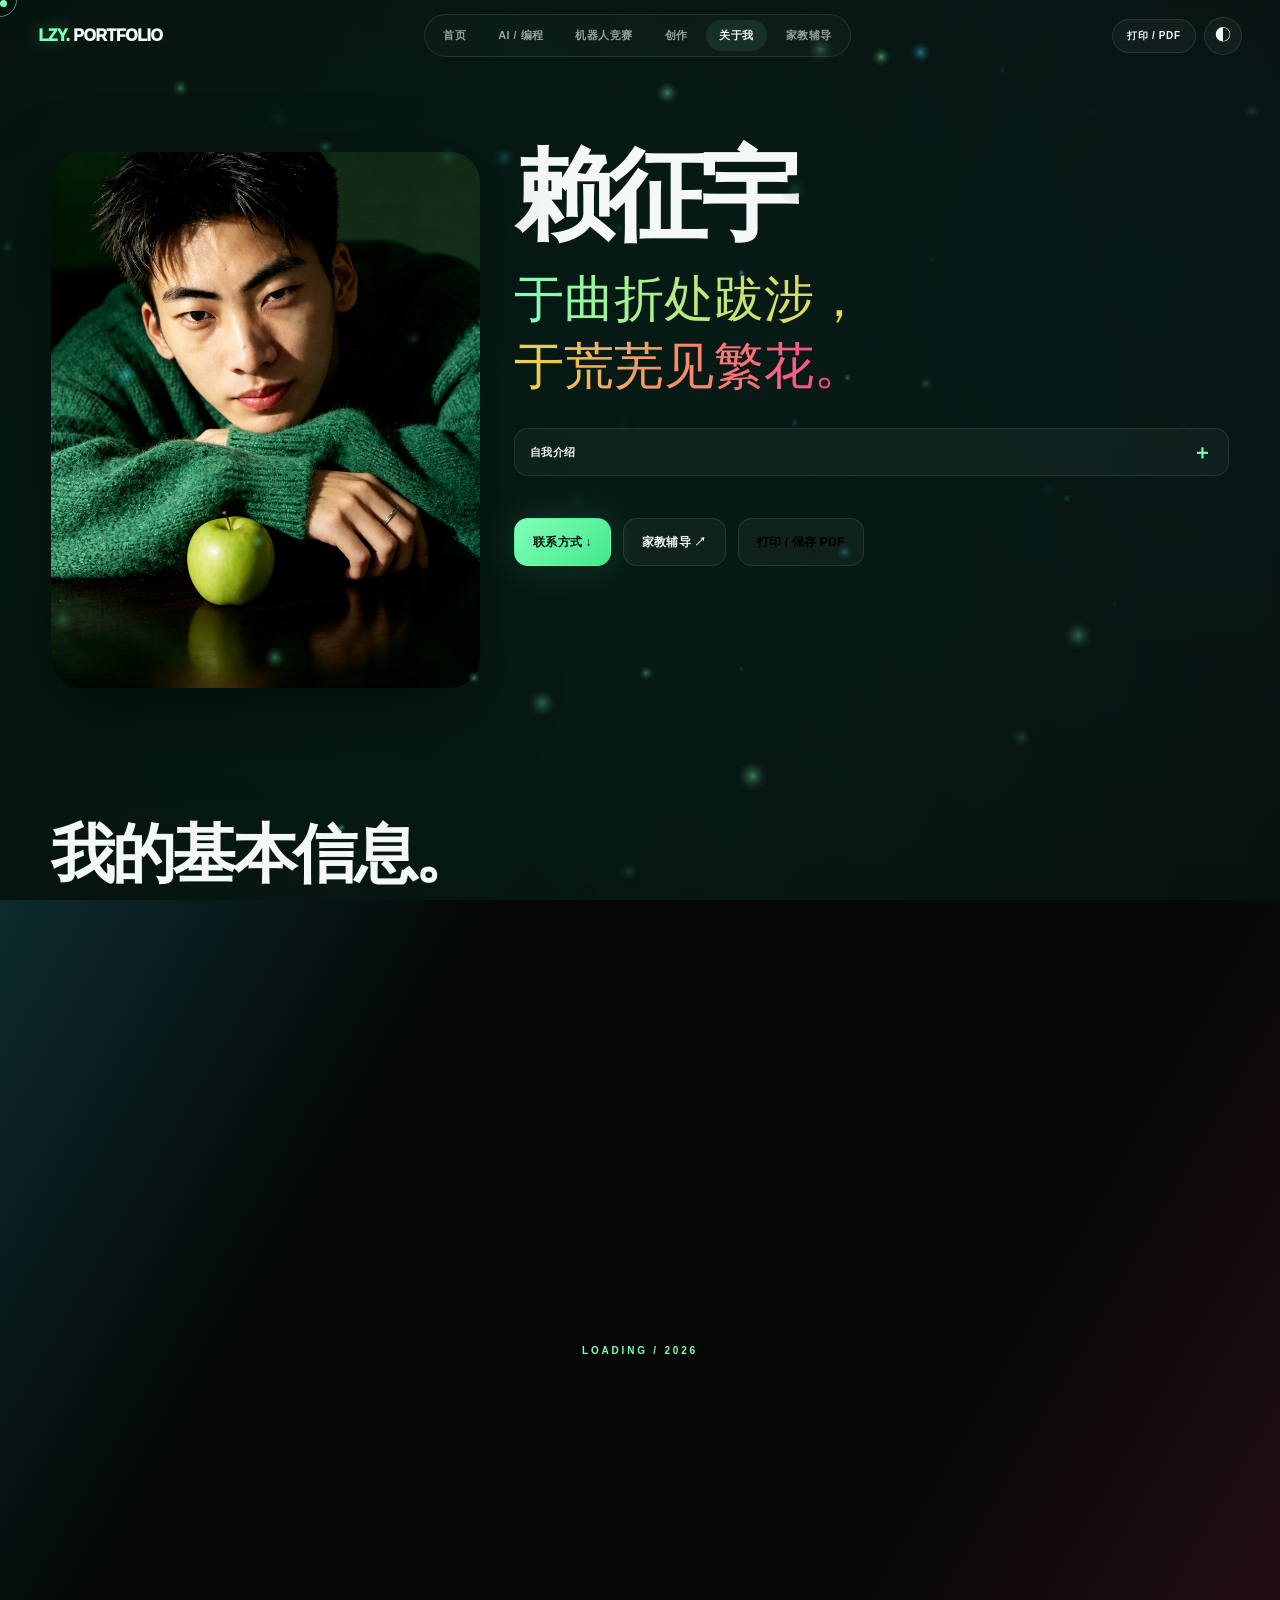
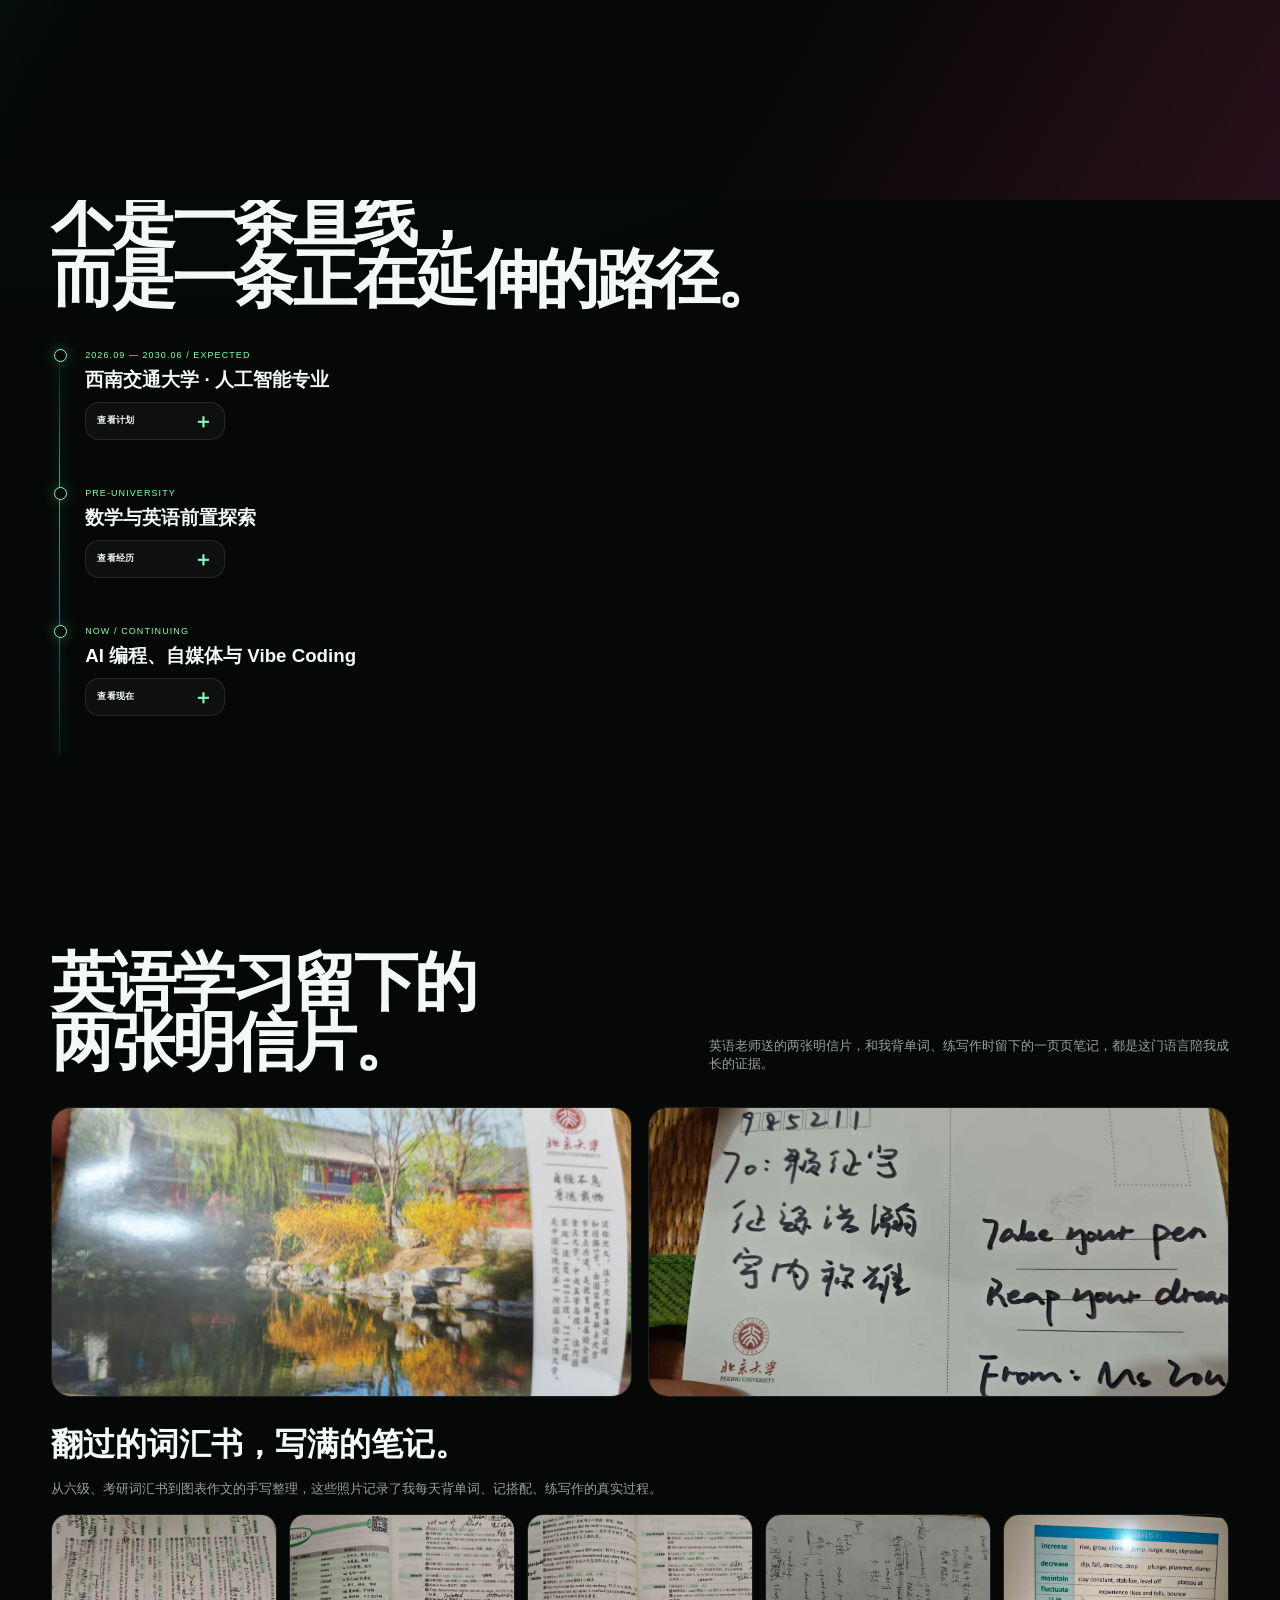
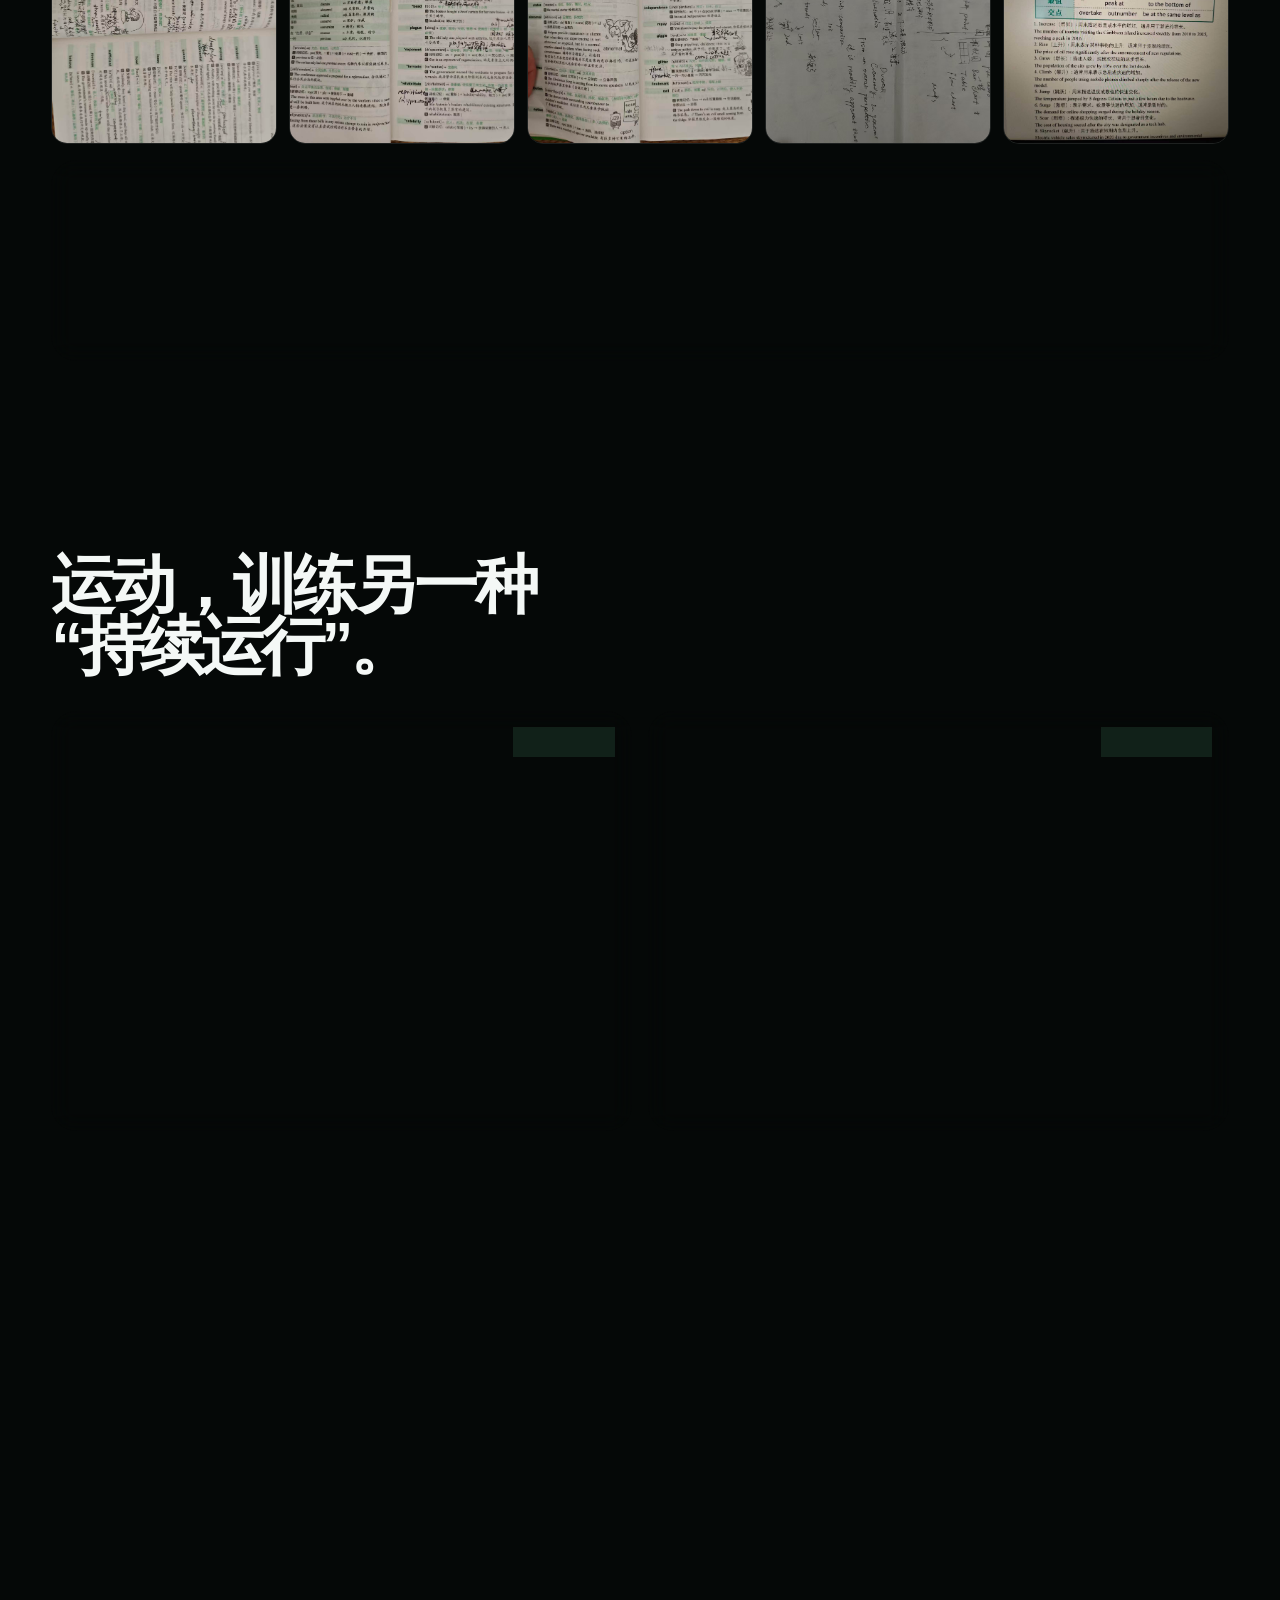
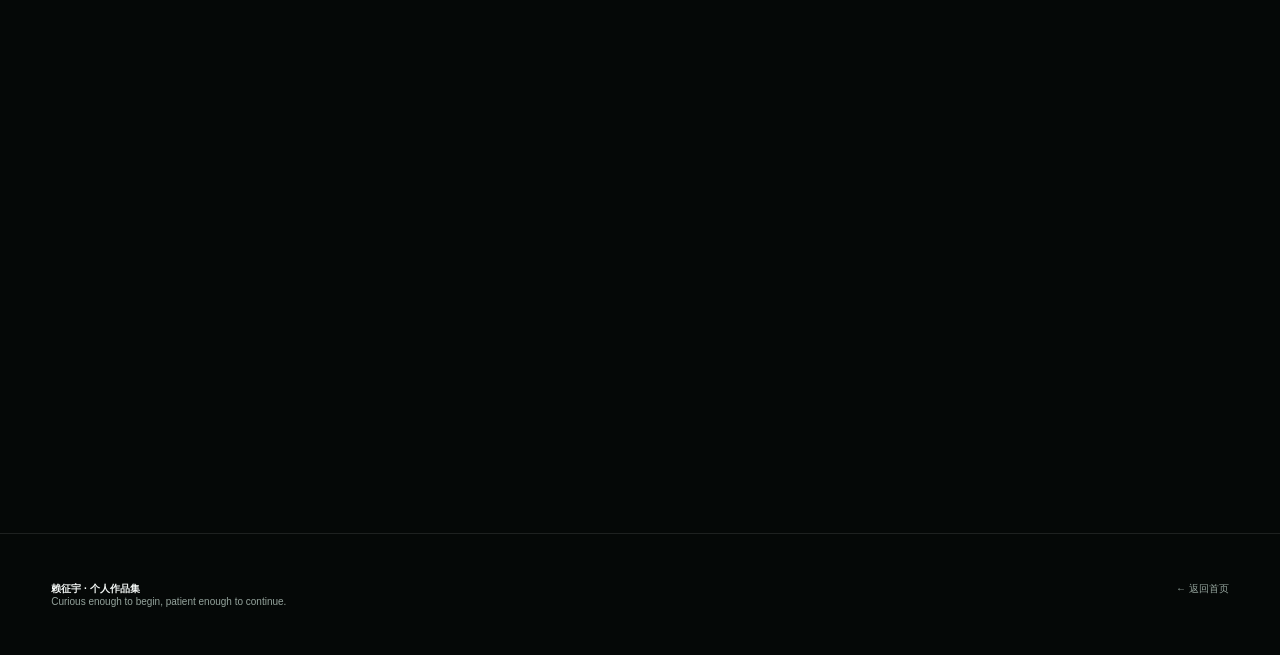
==== commit 99d94509: "Rename competition navigation and link to all robotics awards" ====
--- a/about.html
+++ b/about.html
@@ -1,7 +1,7 @@
 <!DOCTYPE html>
 <html lang="zh-CN" data-theme="dark"><head><meta charset="UTF-8"><meta name="viewport" content="width=device-width,initial-scale=1,viewport-fit=cover"><meta name="theme-color" content="#050807"><title>关于我｜赖征宇</title><link rel="stylesheet" href="style.css?v=20261008d"></head>
 <body><div class="page-transition"></div><div class="cursor-dot"></div><div class="cursor-ring"></div><div class="site-toast" id="siteToast" role="status" aria-live="polite"></div>
-<nav class="nav"><div class="nav-inner"><a class="brand" href="index.html" data-transition=""><span class="mark">LZY.</span> PORTFOLIO</a><div class="nav-links"><a href="index.html" data-transition="">首页</a><a href="ai.html" data-transition="">AI / 编程</a><a href="ai.html#rst" data-transition="">RST 竞赛</a><a href="creation.html" data-transition="">创作</a><a class="active" href="about.html" data-transition="">关于我</a><a href="tutor.html" data-transition="">家教辅导</a></div><div class="nav-actions"><button class="icon-btn" id="themeBtn">◐</button><button class="icon-btn menu-btn">☰</button></div></div></nav>
+<nav class="nav"><div class="nav-inner"><a class="brand" href="index.html" data-transition=""><span class="mark">LZY.</span> PORTFOLIO</a><div class="nav-links"><a href="index.html" data-transition="">首页</a><a href="ai.html" data-transition="">AI / 编程</a><a href="ai.html#robotics-awards" data-transition="">机器人竞赛</a><a href="creation.html" data-transition="">创作</a><a class="active" href="about.html" data-transition="">关于我</a><a href="tutor.html" data-transition="">家教辅导</a></div><div class="nav-actions"><button class="icon-btn" id="themeBtn">◐</button><button class="icon-btn menu-btn">☰</button></div></div></nav>
 <main>
 <section class="section about-hero"><div class="container about-grid"><div class="about-photo reveal-left"><img src="assets/portrait-clean.png" alt="赖征宇头像"></div><div class="reveal-right"><h1 class="about-name">赖征宇</h1><div class="about-quote motto">于曲折处跋涉，<br>于荒芜见繁花。</div><div class="info-reveal"><button class="reveal-toggle" type="button" aria-expanded="false">自我介绍 <span>＋</span></button><div class="reveal-panel"><p class="hero-copy">西南交通大学人工智能专业 2026 级本科生。对新事物保持好奇与接纳，喜欢在已有框架之下探索新的可能性，也愿意主动寻找更高效率的工具完成创造性任务。我希望未来能够长期把热爱与汗水投入人工智能领域，把数学、代码、工程能力、AI 工具与创造力真正连接起来。</p></div></div><div class="hero-actions"><a class="btn primary" href="#contact">联系方式 ↓</a><a class="btn" href="tutor.html" data-transition="">家教辅导 ↗</a><button class="btn" id="printBtn">打印 / 保存 PDF</button></div></div></div></section>
 
--- a/style.css
+++ b/style.css
@@ -726,3 +726,27 @@
 @media (max-width: 720px) {
   .robotics-award-grid { grid-template-columns: 1fr; }
 }
+
+.home-tutoring-lead { margin: 1rem 0 .65rem; }
+.home-tutoring-scores { display: flex; flex-wrap: wrap; gap: 8px; margin: 0 0 1rem; }
+.home-tutoring-scores div { display: grid; gap: 2px; padding: .45rem .85rem; border: 1px solid var(--line); border-radius: 12px; }
+.home-tutoring-scores dt { font-size: .78rem; }
+.home-tutoring-scores dd { margin: 0; font-size: clamp(1.2rem, 2.8vw, 1.8rem); line-height: 1.2; font-weight: 750; }
+.home-tutoring-scores small { font-size: .72rem; }
+.home-tutoring { scroll-margin-top: 72px; }
+.home-tutoring-grid { display: grid; grid-template-columns: repeat(3, minmax(0, 1fr)); gap: 16px; }
+.home-tutoring-features { display: grid; gap: clamp(1.5rem, 4vw, 2.5rem); padding-left: 1.5rem; }
+.home-tutoring-features > li { padding: 0 0 1rem .3rem; border-bottom: 1px solid var(--line); }
+.home-tutoring-features > li::marker { font-weight: 750; }
+.home-tutoring-features h3 { margin: 0 0 .55rem; }
+.home-tutoring-features .home-tutoring-grid { margin-block: 1rem; }
+#works { scroll-margin-top: 72px; }
+.home-credential { display: block; overflow: hidden; }
+.home-credential img { display: block; width: 100%; height: 185px; padding: 12px; object-fit: contain; background: rgba(110, 135, 124, .12); }
+@media (max-width: 720px) {
+  .home-tutoring-grid { grid-template-columns: 1fr; }
+  .home-ai-certificates { grid-template-columns: repeat(3, minmax(0, 1fr)); gap: 6px; }
+  .home-ai-certificates img { height: clamp(64px, 22vw, 135px); padding: 3px; }
+  .home-ai-certificates .card-pad { padding: 7px; font-size: .75rem; line-height: 1.4; overflow-wrap: anywhere; }
+  .home-ai-certificates .card-pad p { margin: .3rem 0 0; }
+}
